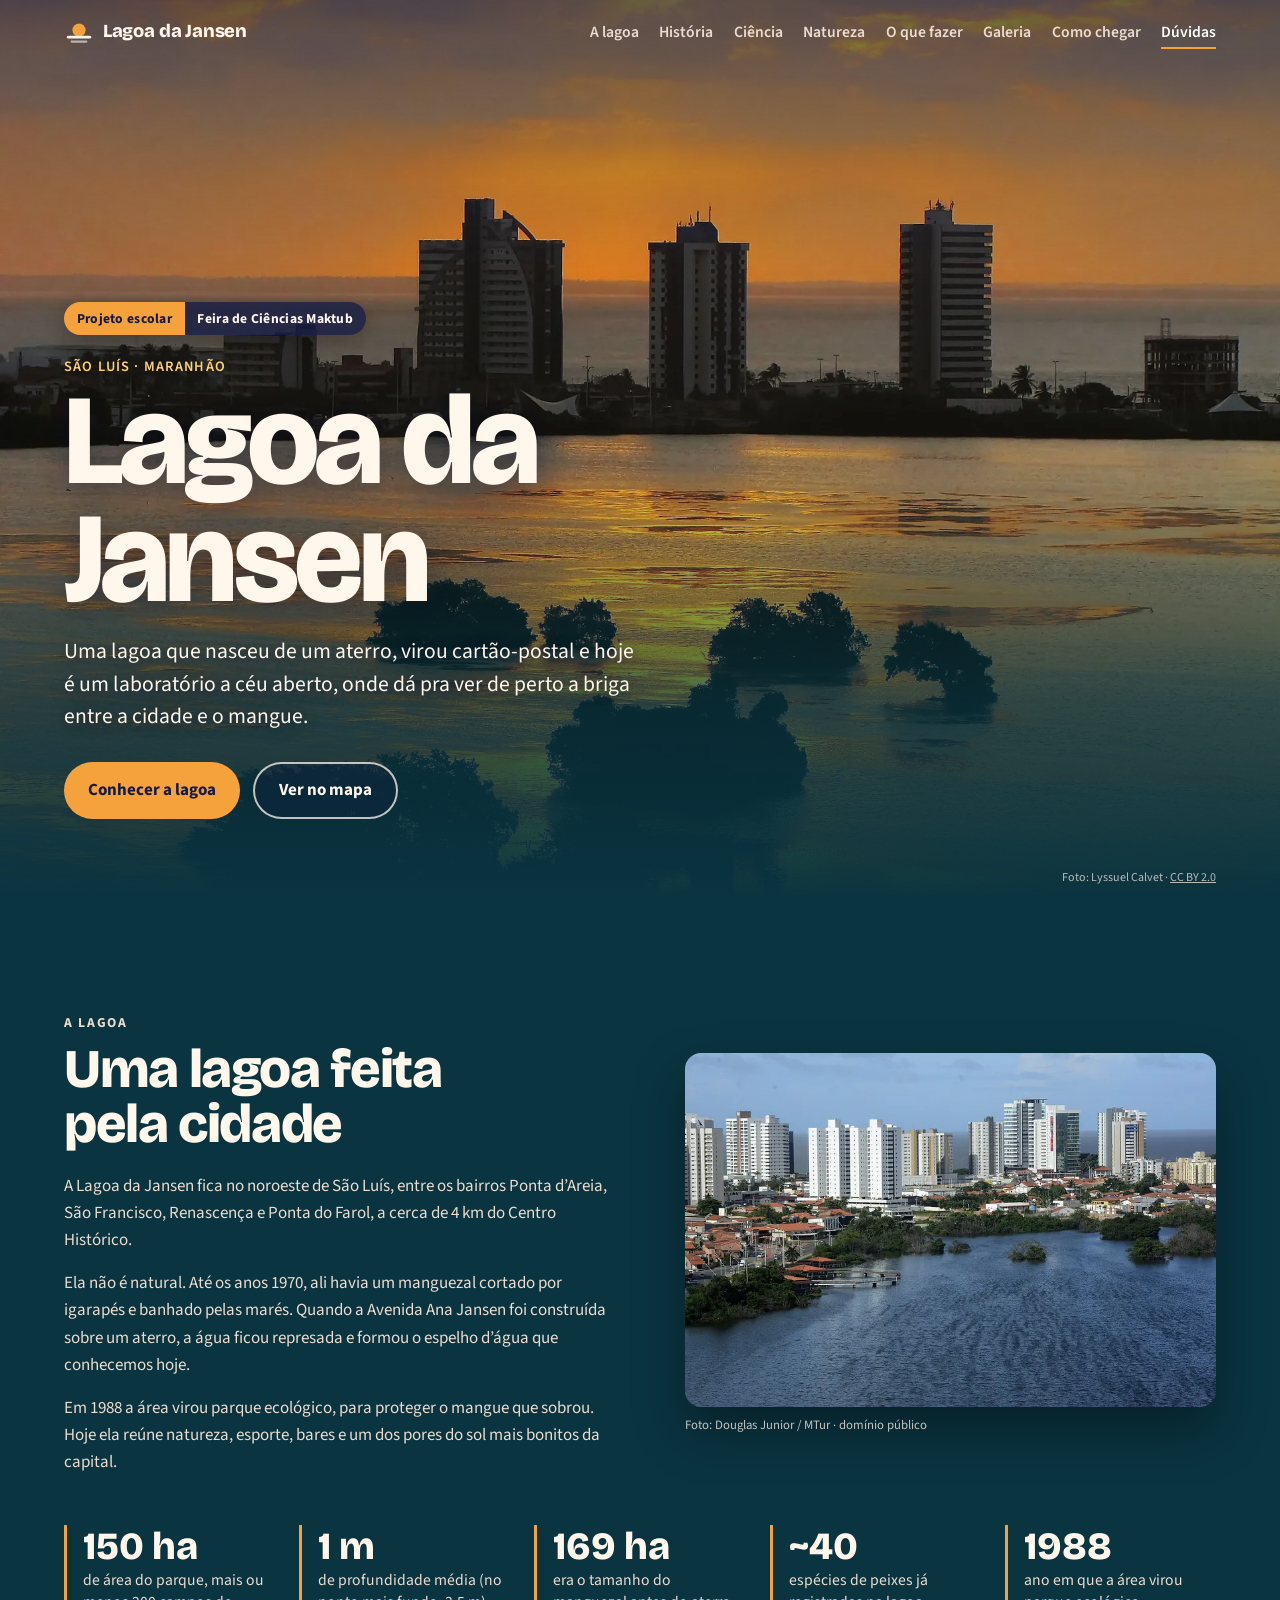
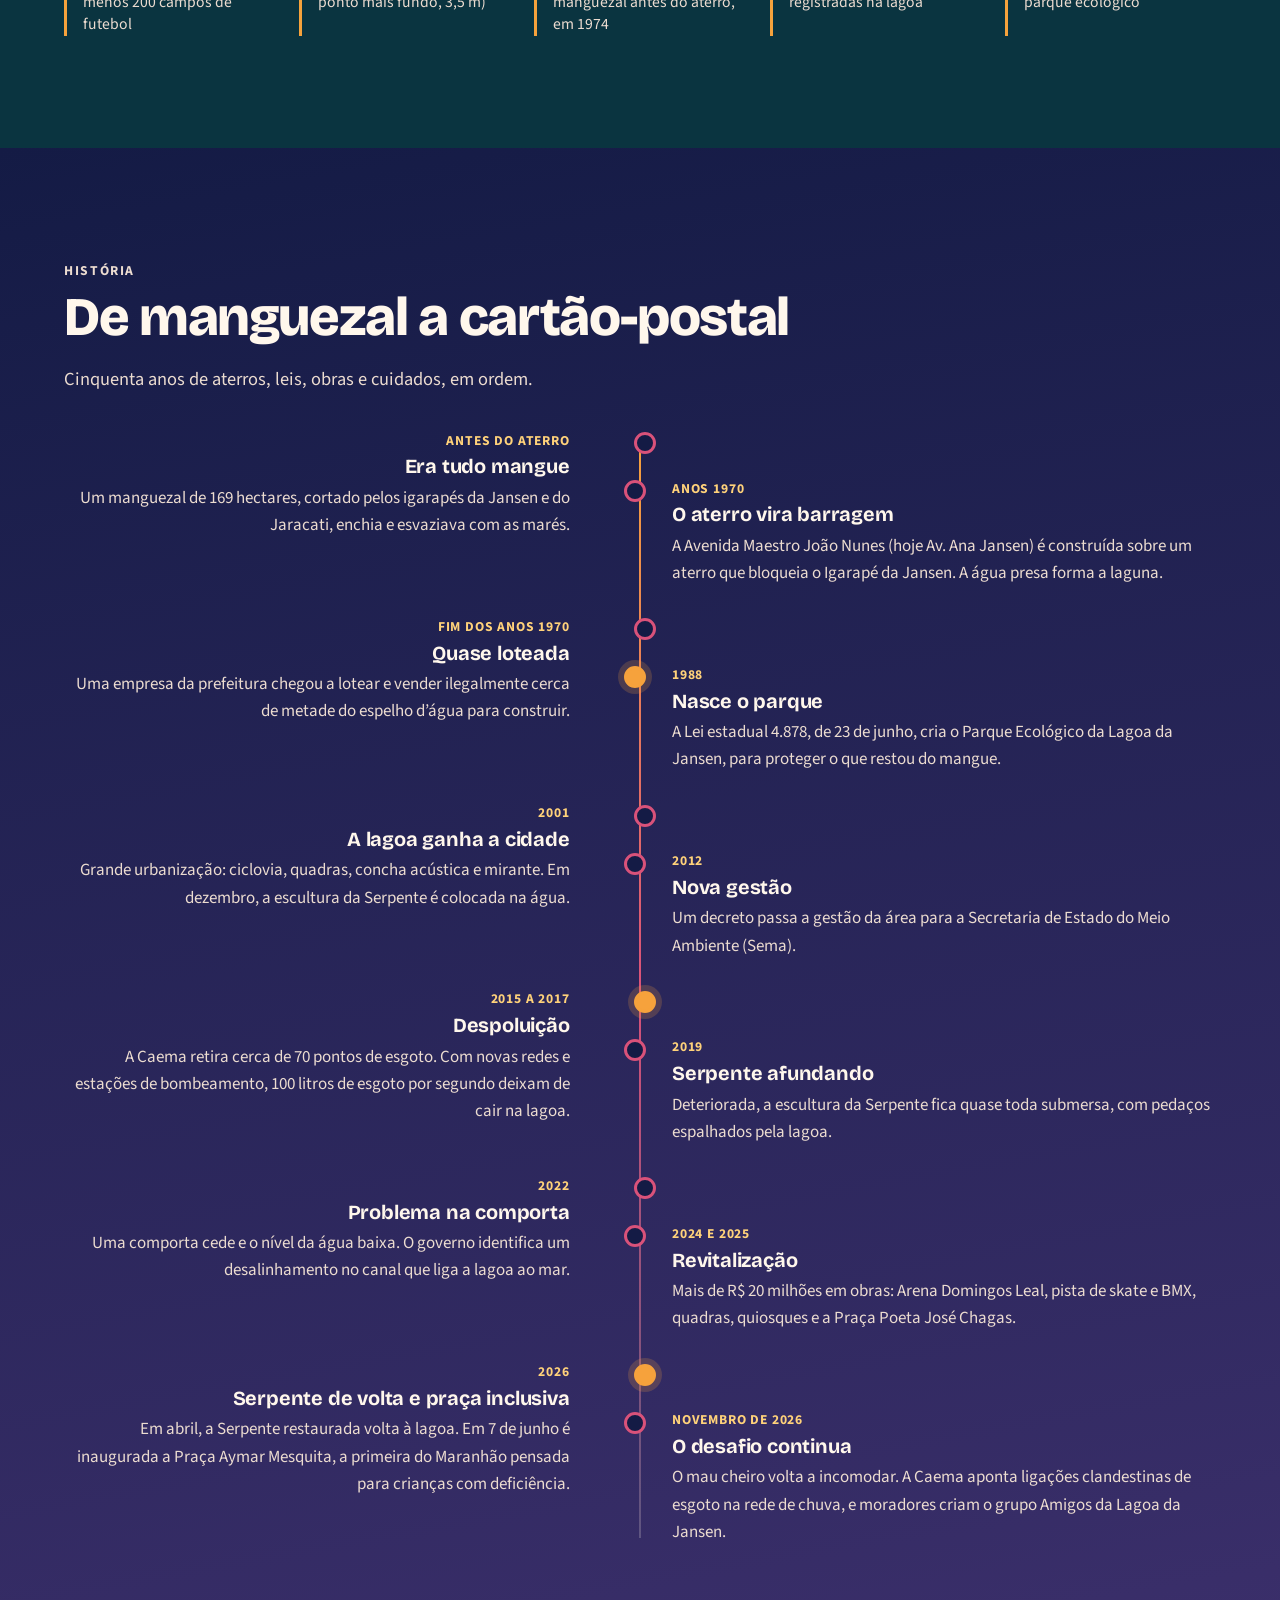
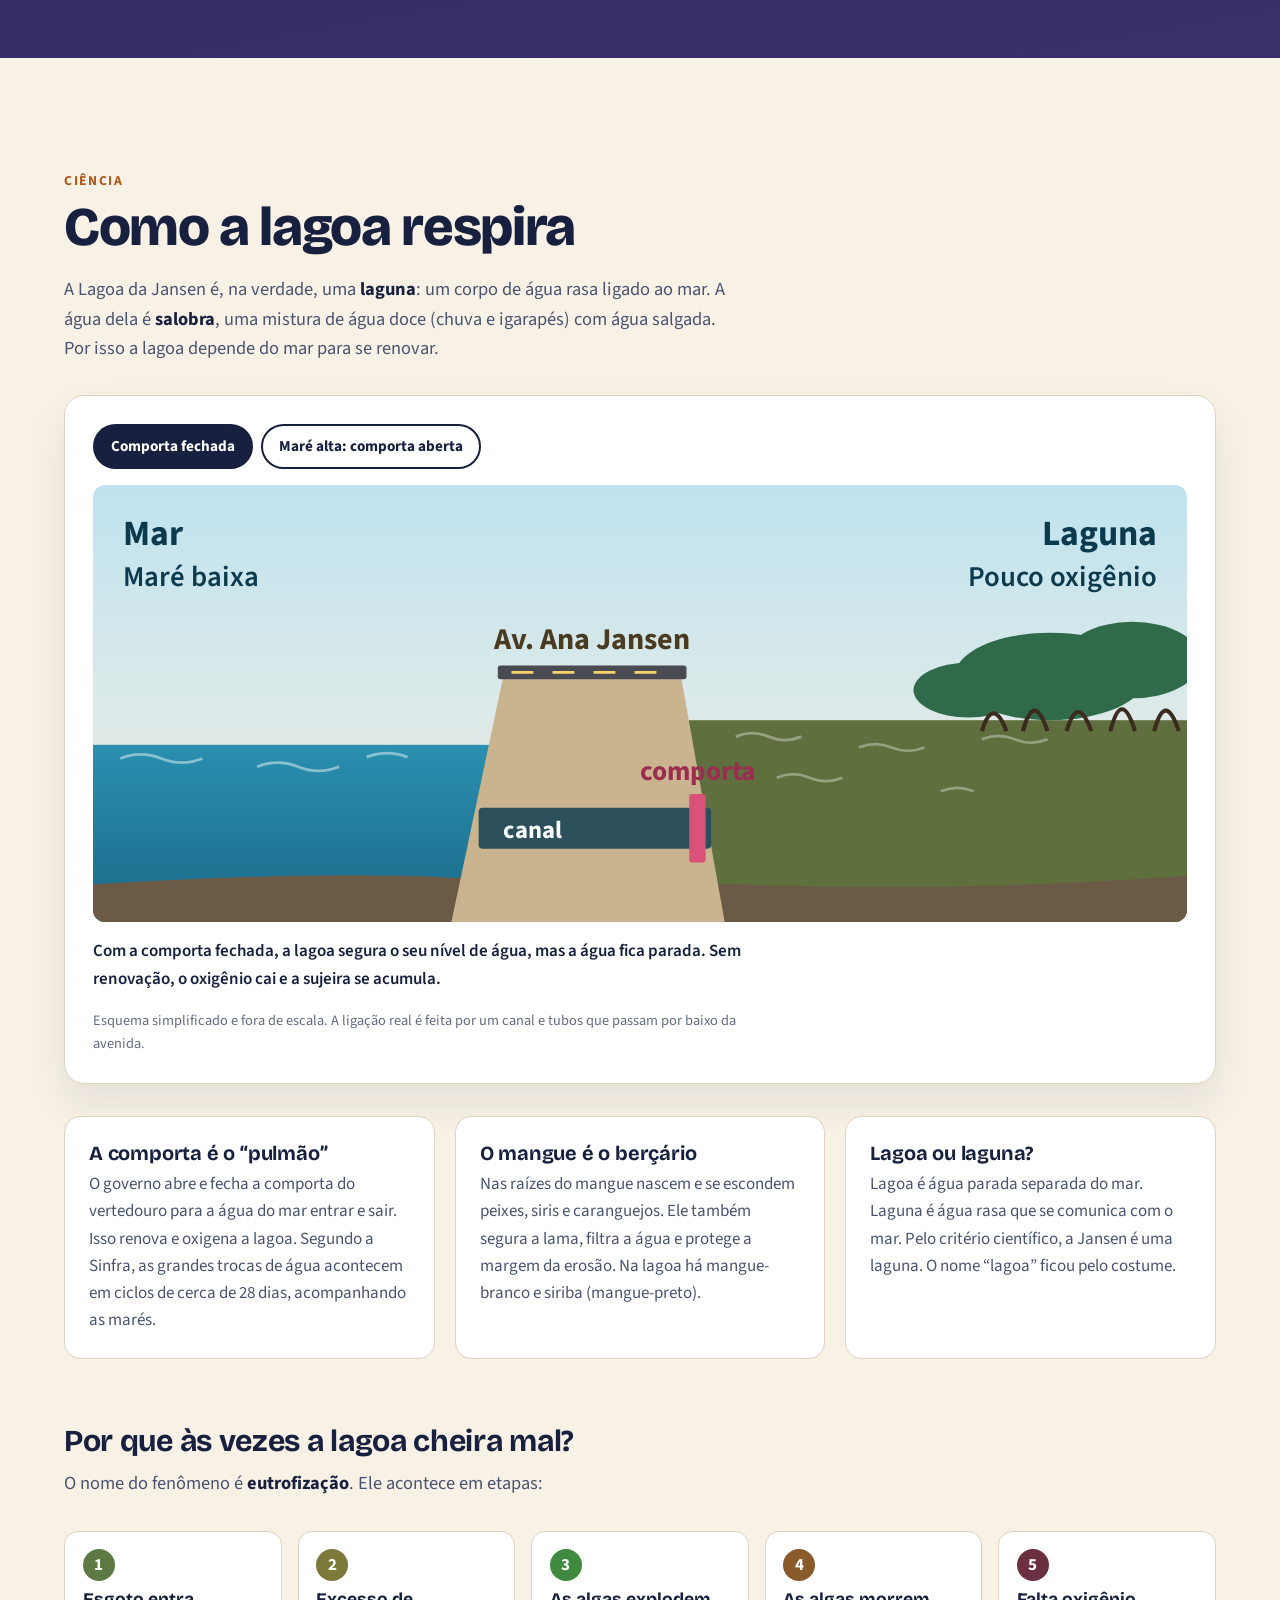
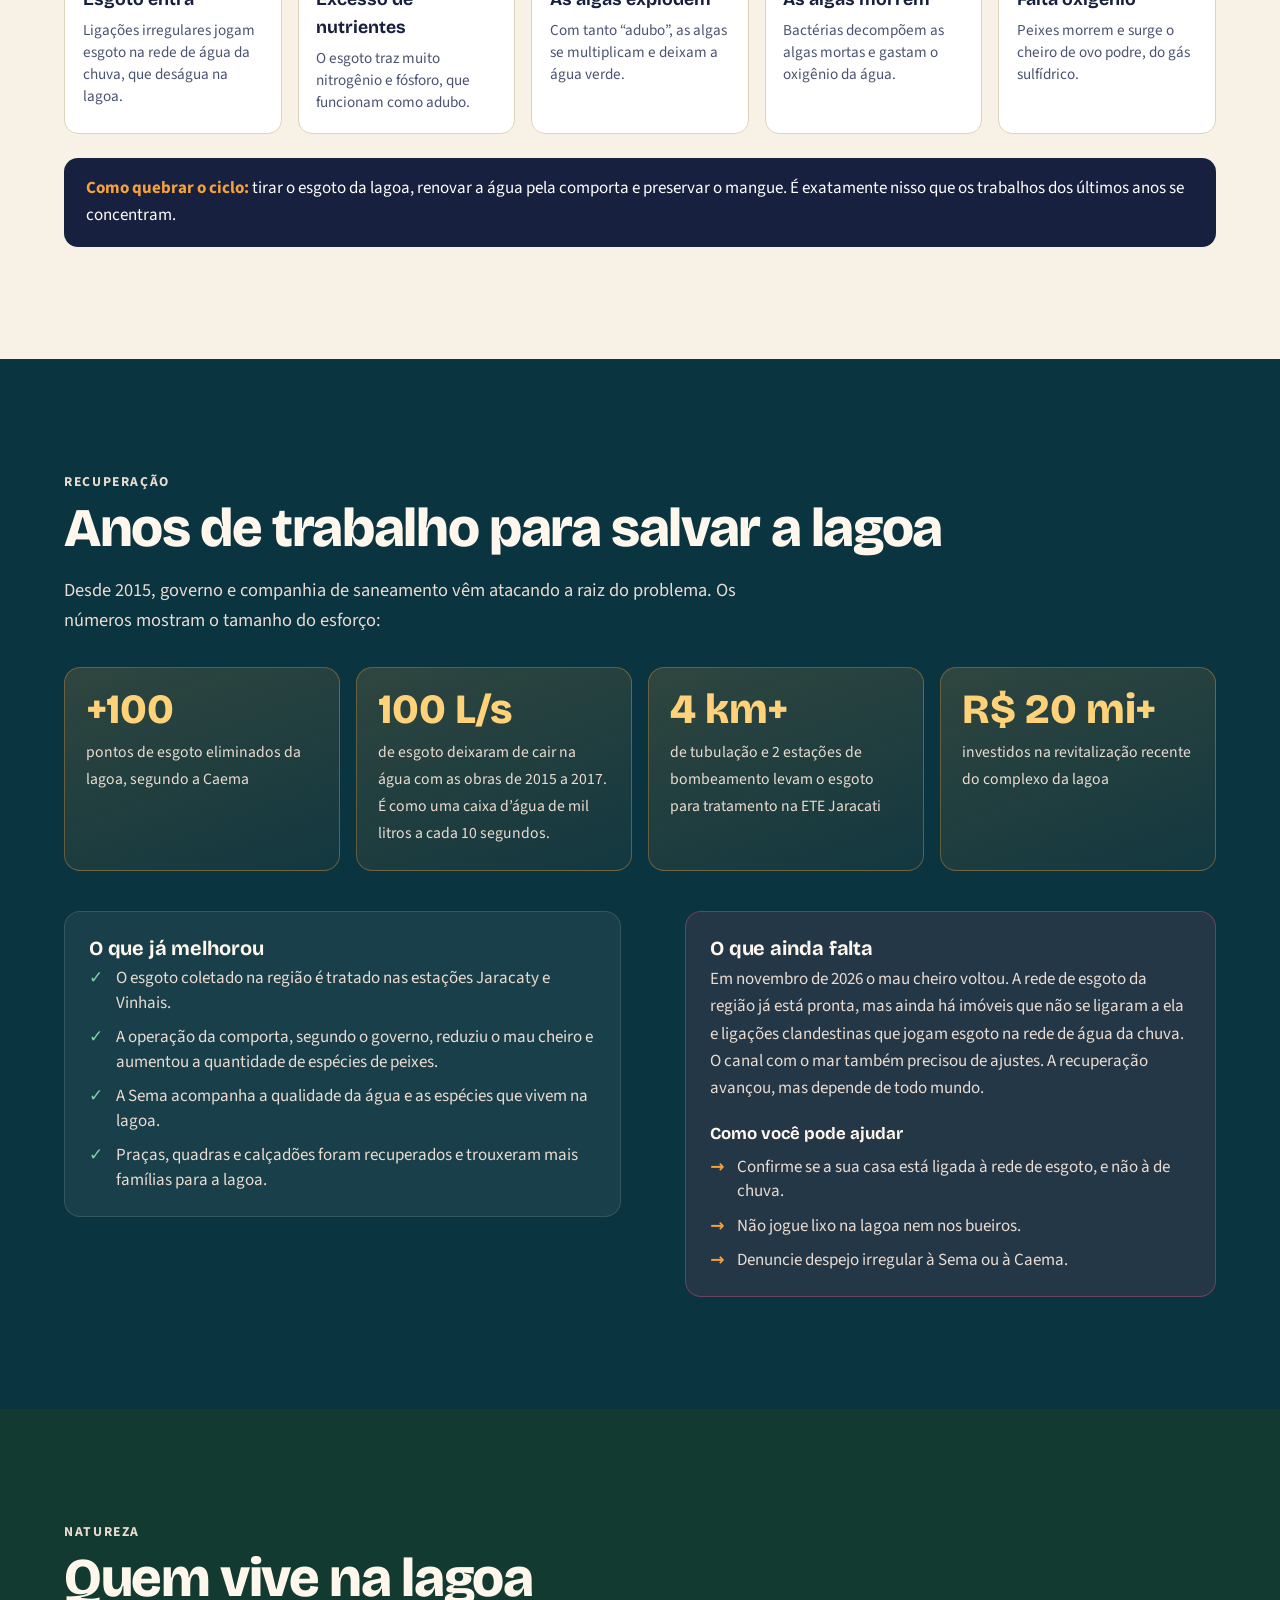
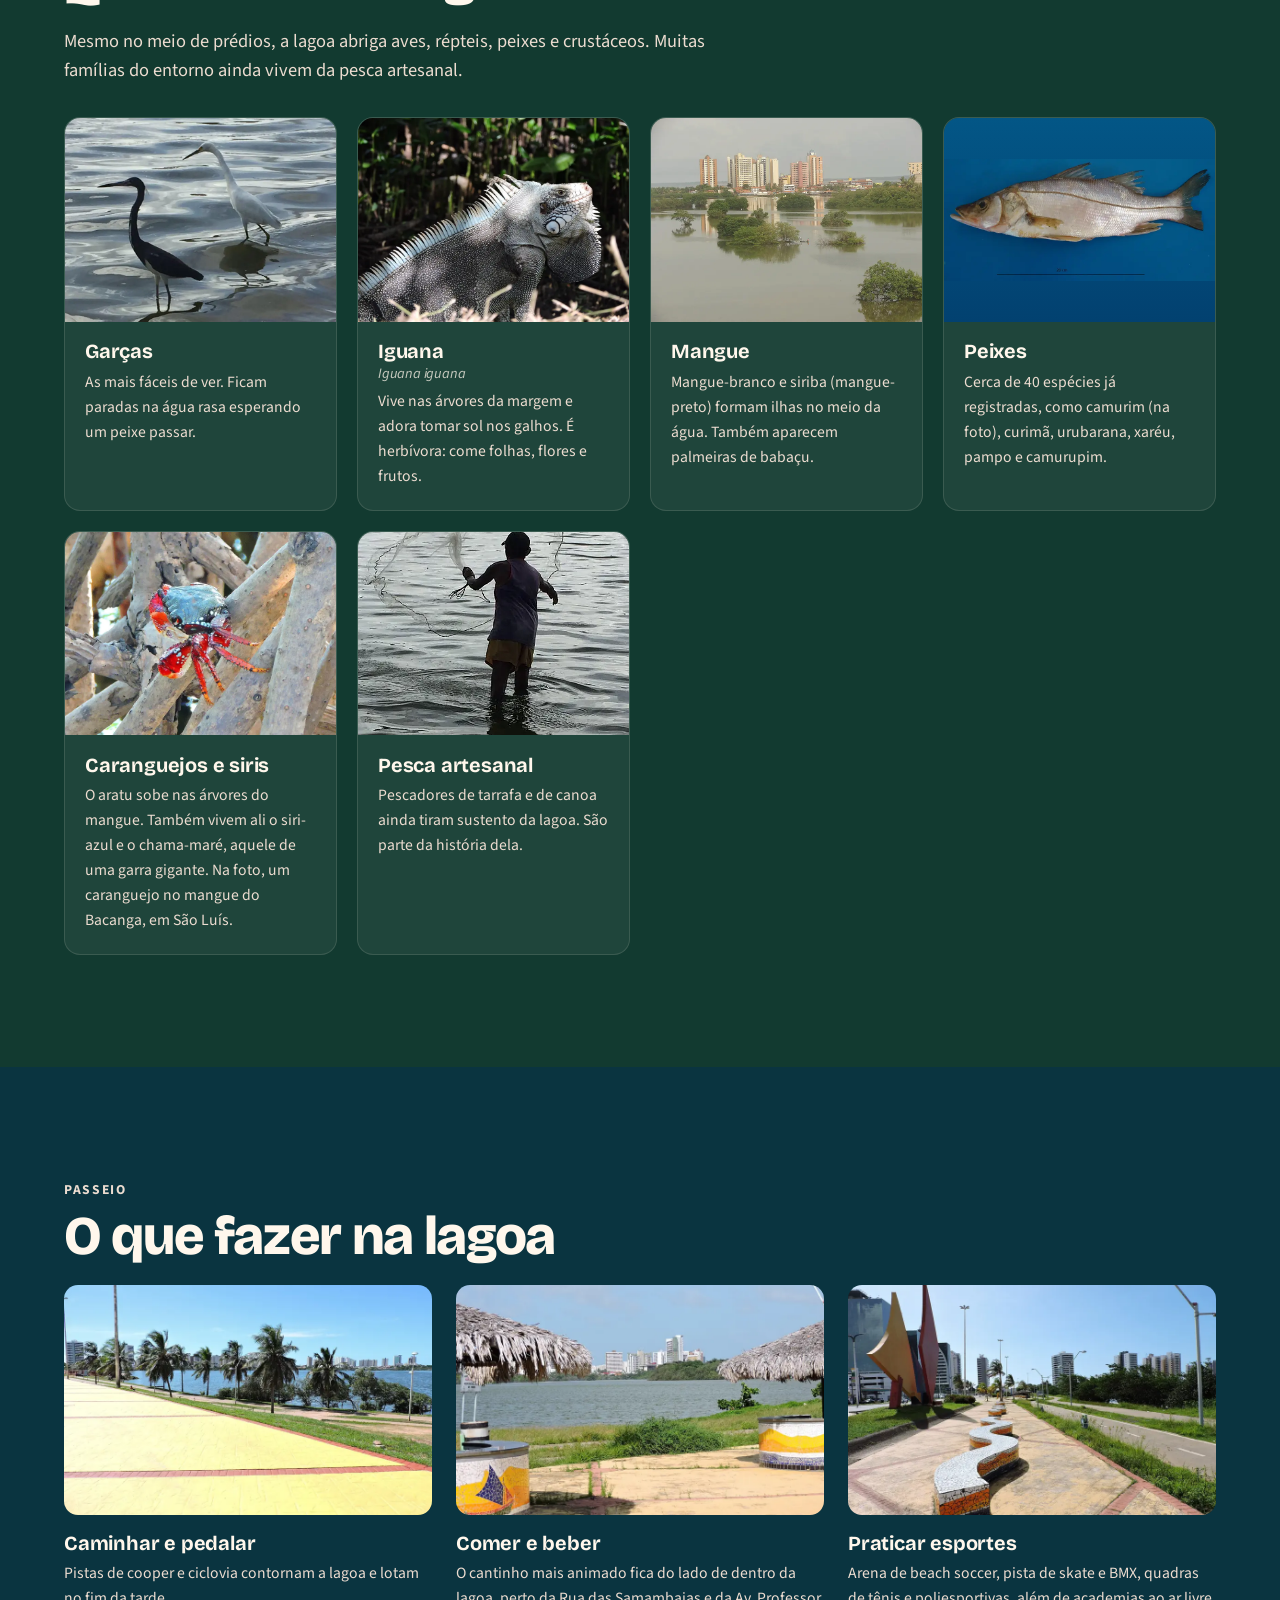
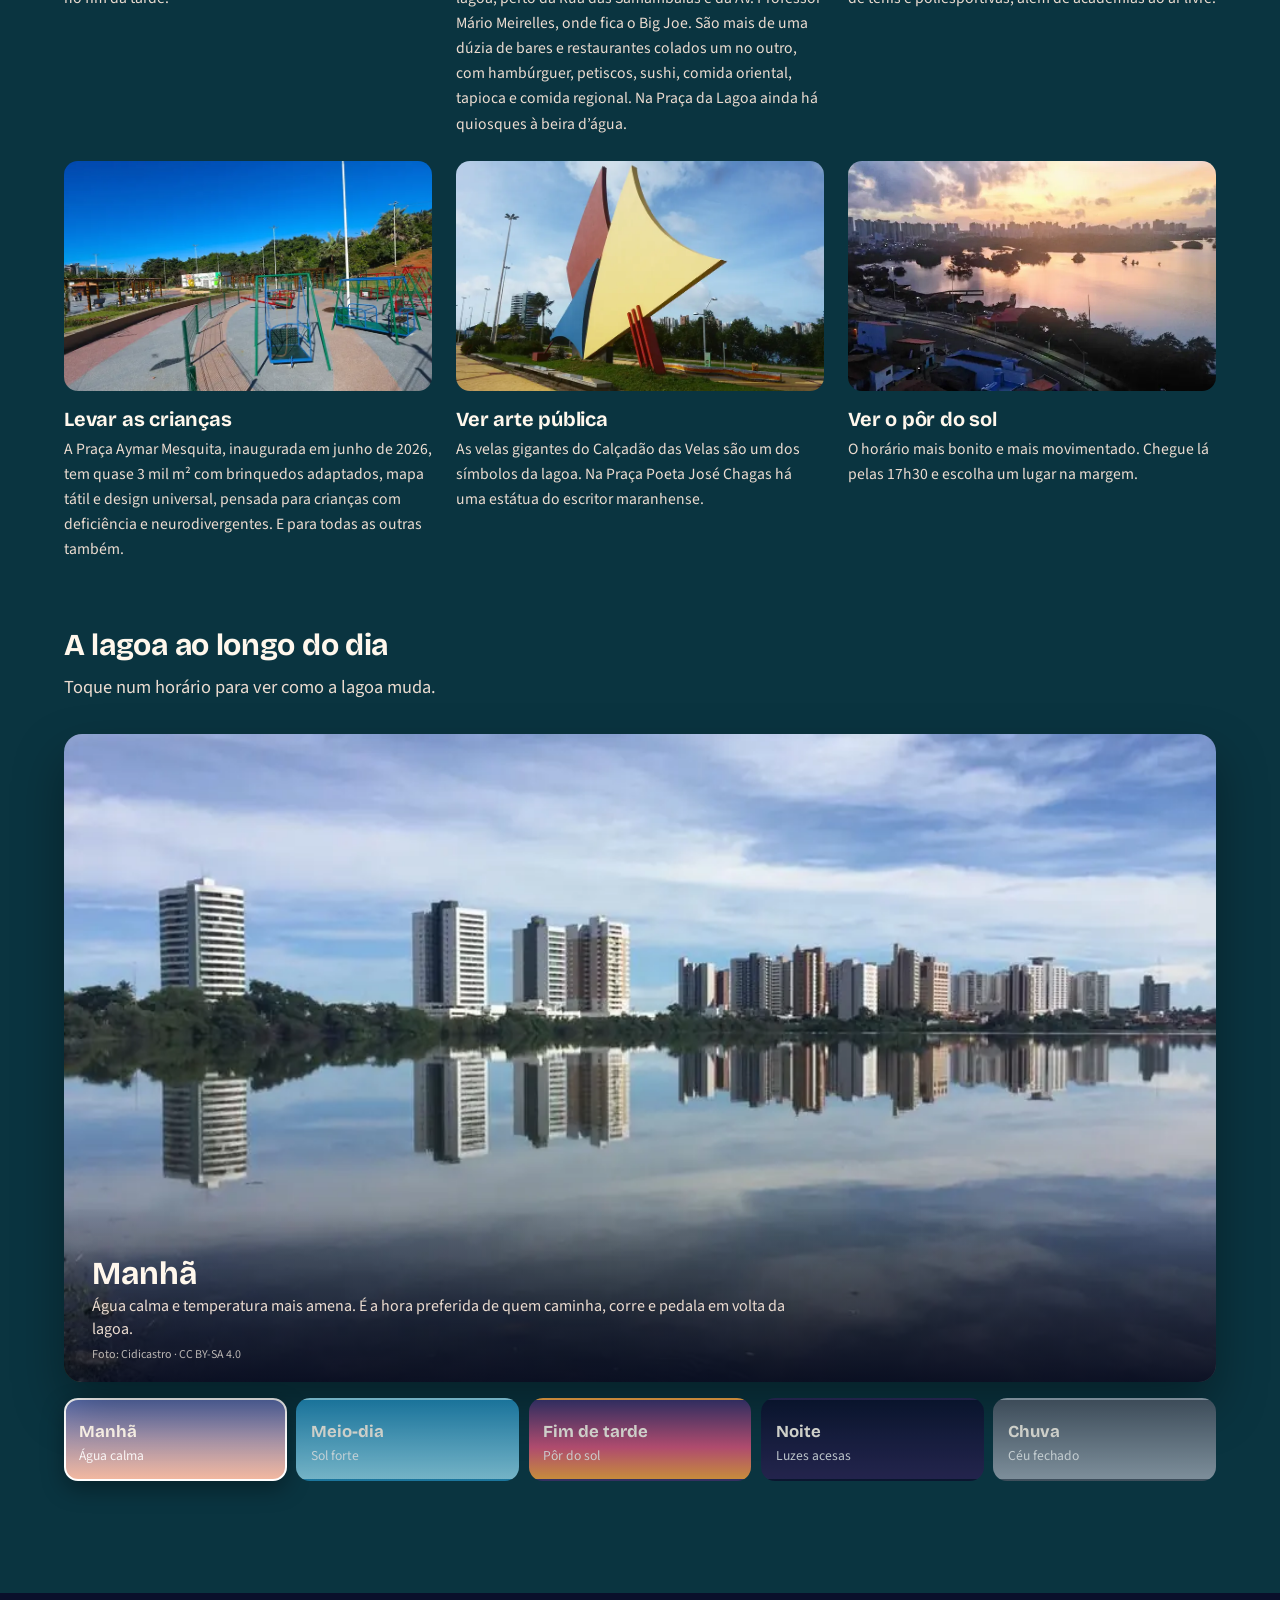
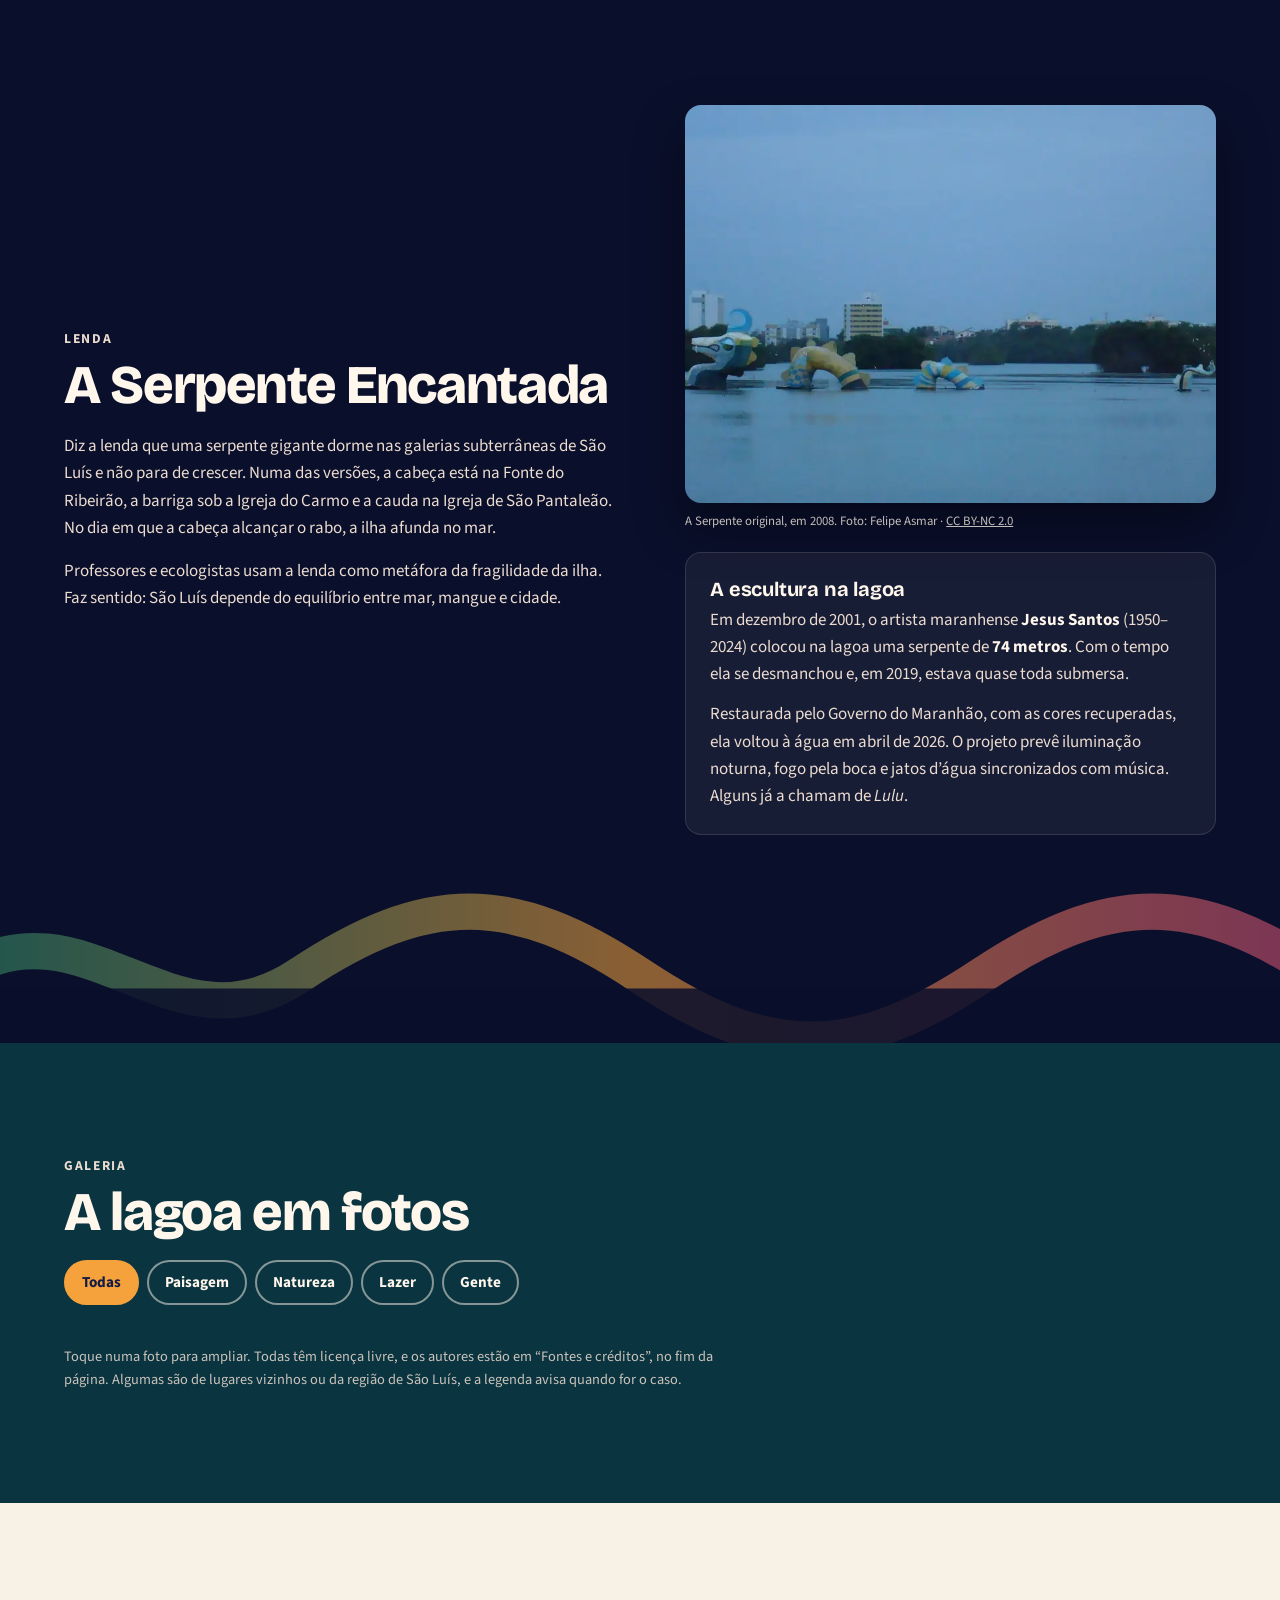
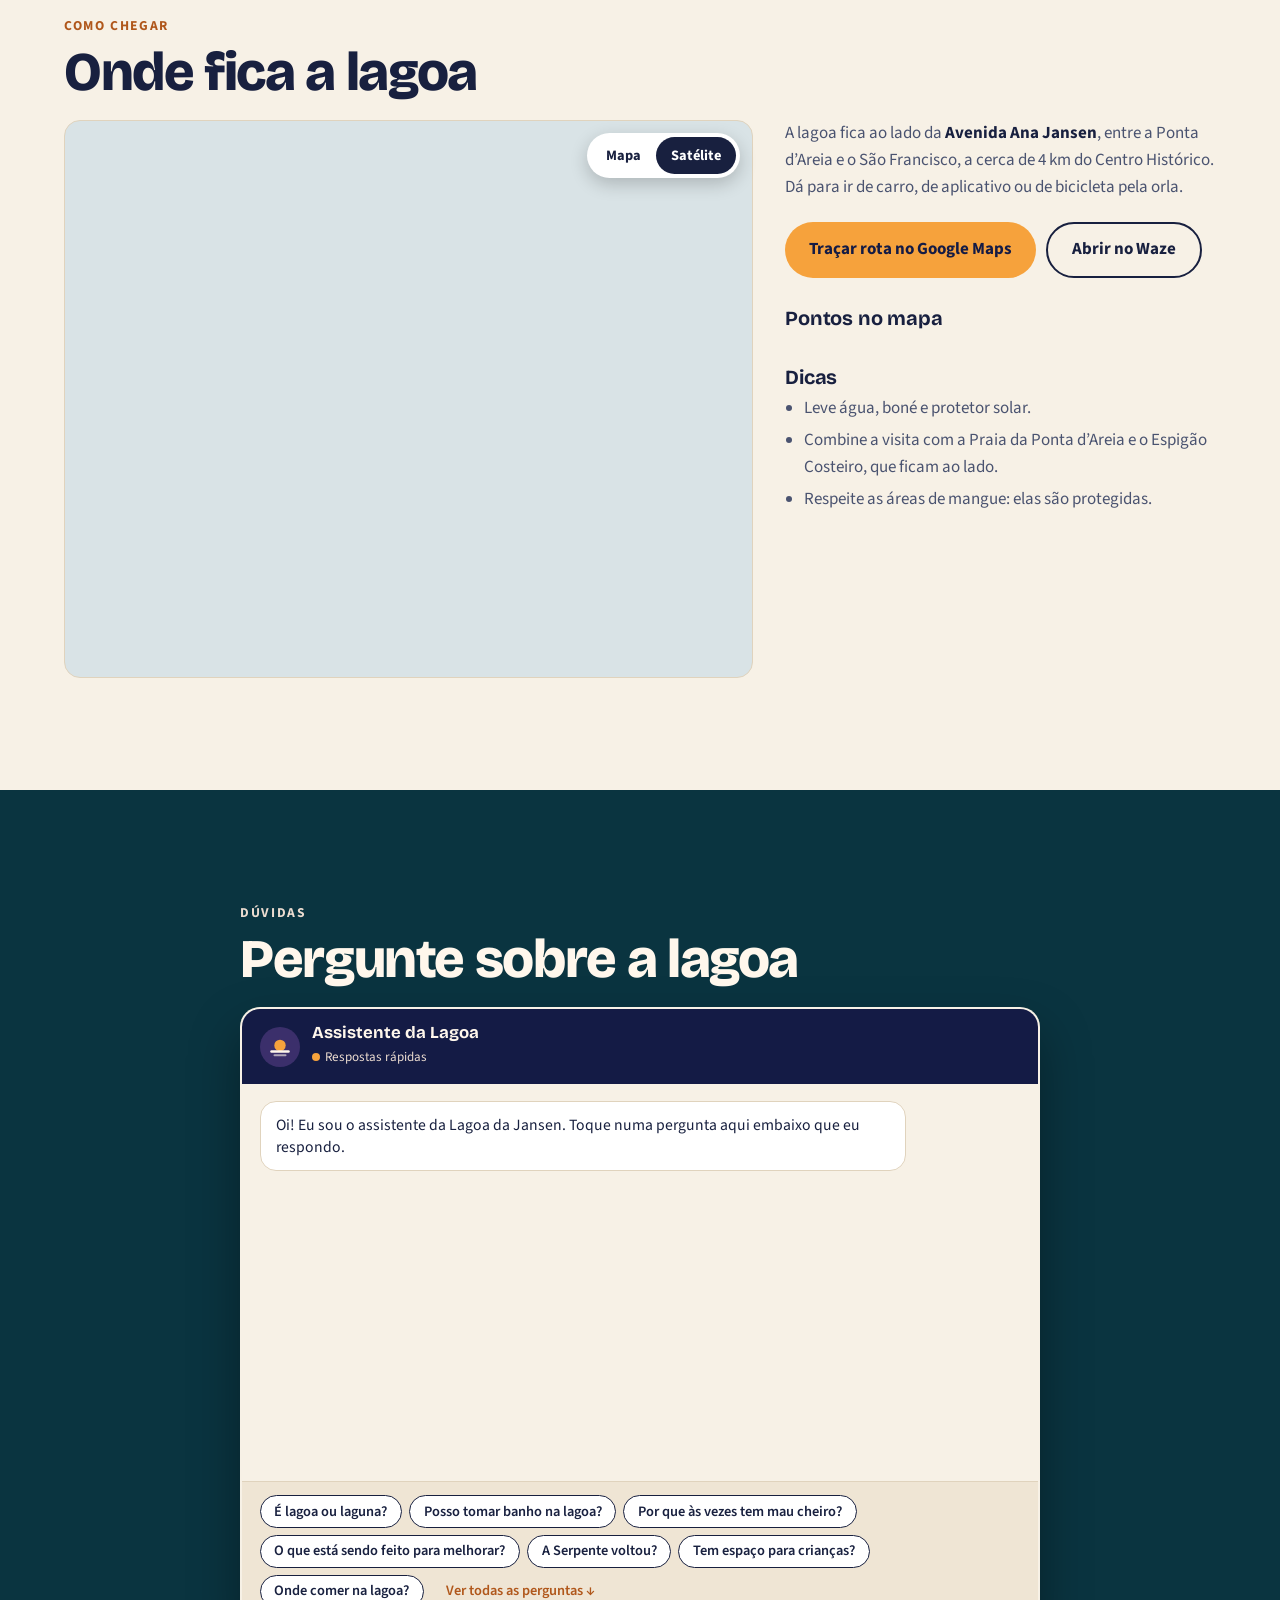
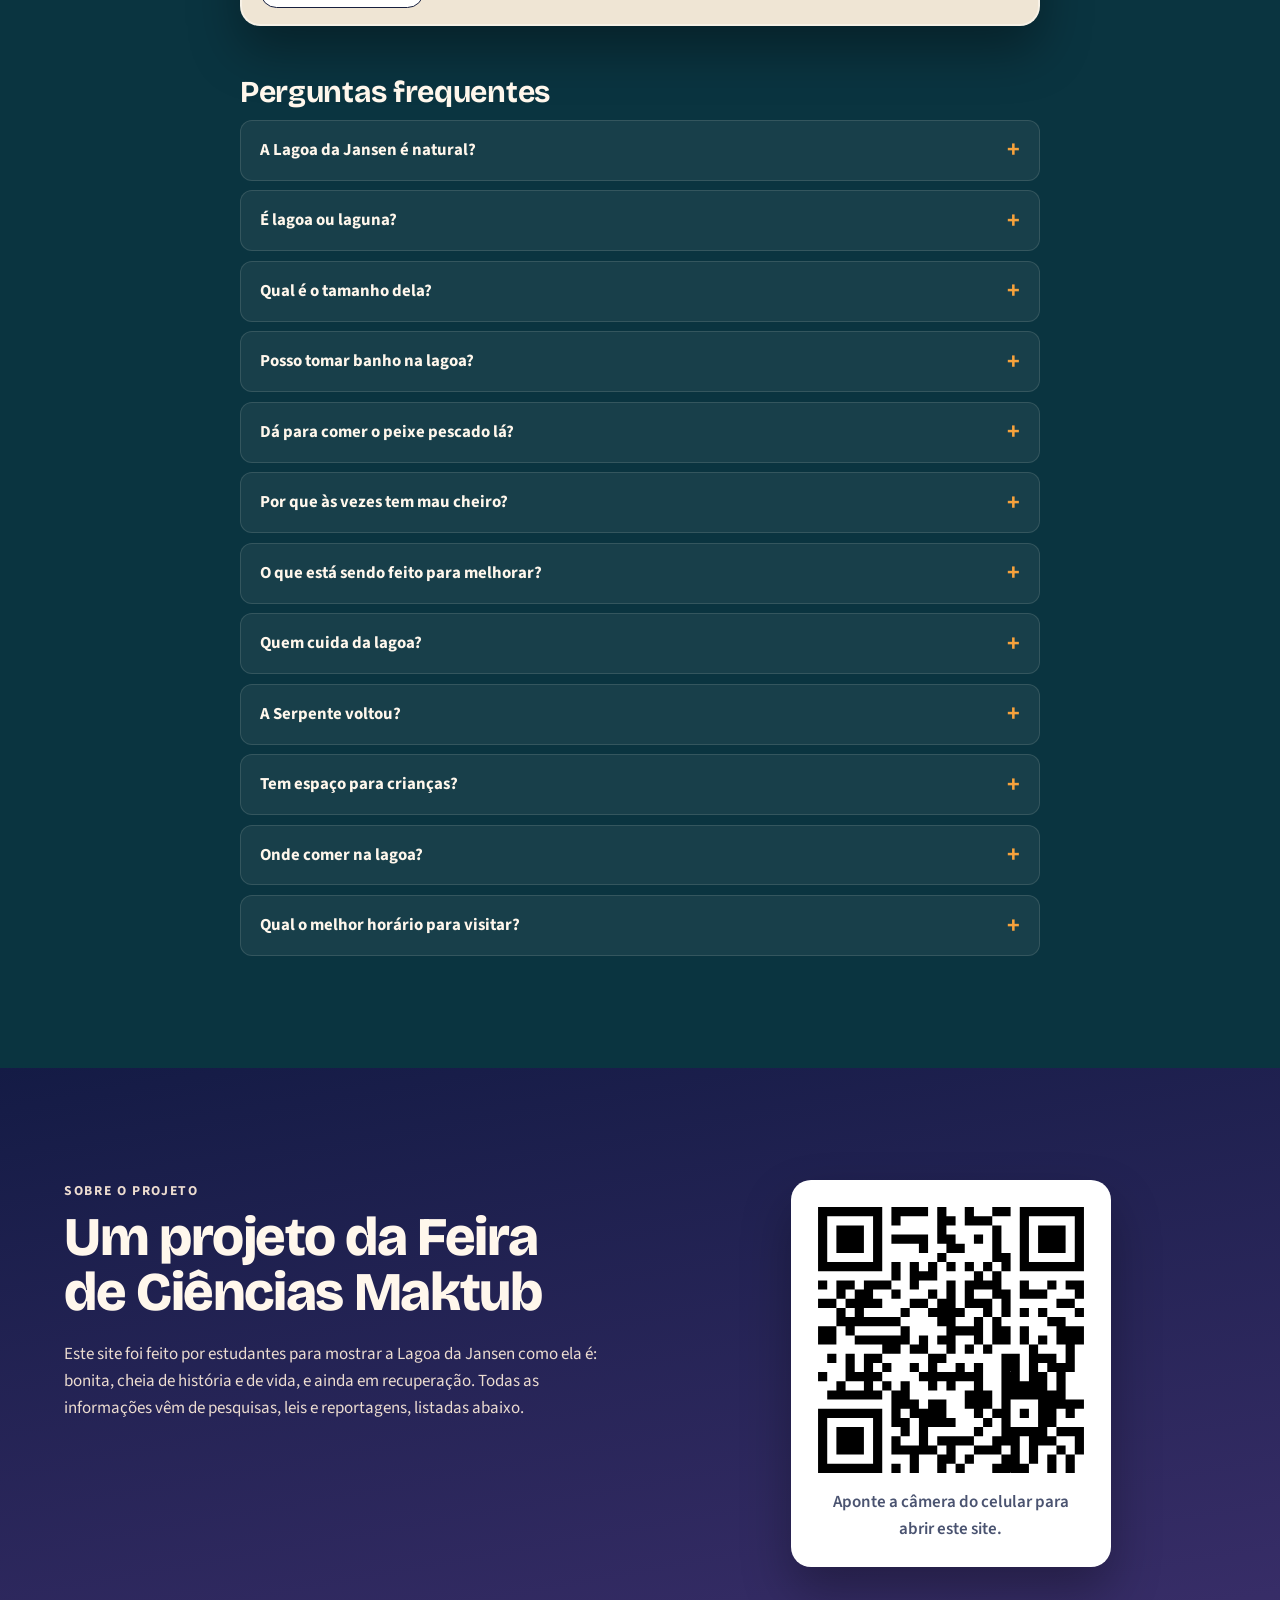
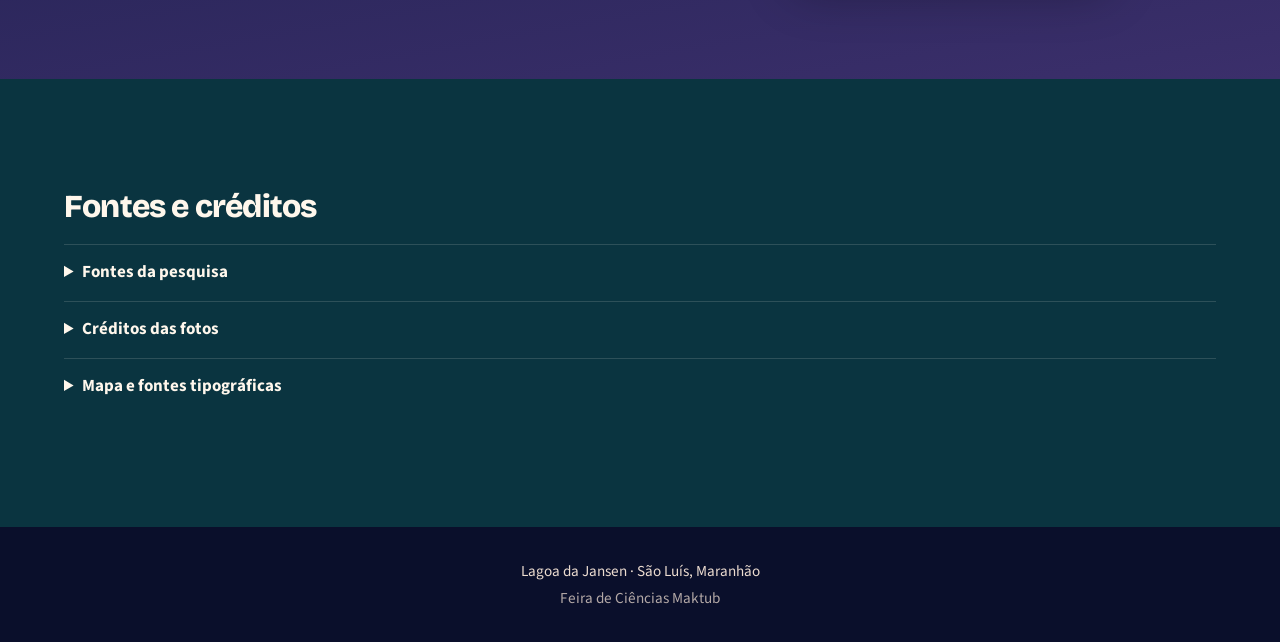
==== index.html @ 9e51a136 "Cria o site da Lagoa da Jansen Página única com história, linha do tempo, simulador da comporta, rec" ====
<!DOCTYPE html>
<html lang="pt-BR">
<head>
<meta charset="utf-8">
<meta name="viewport" content="width=device-width, initial-scale=1, viewport-fit=cover">
<title>Lagoa da Jansen · São Luís, Maranhão</title>
<meta name="description" content="Tudo sobre a Lagoa da Jansen, em São Luís (MA): história, ciência, natureza, o que fazer, mapa e como chegar. Projeto da Feira de Ciências Maktub.">
<meta name="theme-color" content="#141b45">
<meta property="og:type" content="website">
<meta property="og:locale" content="pt_BR">
<meta property="og:title" content="Lagoa da Jansen · São Luís, Maranhão">
<meta property="og:description" content="História, ciência, natureza e como chegar à Lagoa da Jansen. Projeto da Feira de Ciências Maktub.">
<meta property="og:url" content="https://winipassaia.github.io/lagoa-jasen/">
<meta property="og:image" content="https://winipassaia.github.io/lagoa-jasen/assets/img/og.jpg">
<meta property="og:image:width" content="1200">
<meta property="og:image:height" content="630">
<meta name="twitter:card" content="summary_large_image">
<link rel="canonical" href="https://winipassaia.github.io/lagoa-jasen/">
<link rel="icon" href="favicon.ico" sizes="any">
<link rel="icon" href="assets/img/icone.svg" type="image/svg+xml">
<link rel="apple-touch-icon" href="assets/img/apple-touch-icon.png">
<link rel="stylesheet" href="assets/fonts/fonts.css">
<link rel="stylesheet" href="assets/vendor/leaflet/leaflet.css">
<link rel="stylesheet" href="assets/css/style.css">
</head>
<body>
<a class="pular" href="#conteudo">Pular para o conteúdo</a>

<!-- ================= CABEÇALHO FIXO ================= -->
<header class="cabecalho" id="cabecalho">
  <a class="marca" href="#inicio" aria-label="Lagoa da Jansen, voltar ao início">
    <svg viewBox="0 0 32 32" aria-hidden="true"><circle cx="16" cy="14" r="7" fill="#f6a23c"/><rect x="3" y="20" width="26" height="3" rx="1.5" fill="#fff7ec"/><rect x="7" y="25" width="18" height="2.4" rx="1.2" fill="#fff7ec" opacity=".6"/></svg>
    <span>Lagoa da Jansen</span>
  </a>
  <button class="botao-menu" type="button" aria-expanded="false" aria-controls="menu">
    <span class="botao-menu-icone" aria-hidden="true"></span>Menu
  </button>
  <nav aria-label="Principal">
    <ul class="menu" id="menu">
      <li><a href="#sobre">A lagoa</a></li>
      <li><a href="#historia">História</a></li>
      <li><a href="#ciencia">Ciência</a></li>
      <li><a href="#natureza">Natureza</a></li>
      <li><a href="#passeio">O que fazer</a></li>
      <li><a href="#galeria">Galeria</a></li>
      <li><a href="#como-chegar">Como chegar</a></li>
      <li><a href="#duvidas">Dúvidas</a></li>
    </ul>
  </nav>
</header>

<!-- ================= CAPA ================= -->
<section class="capa" id="inicio" aria-labelledby="titulo-capa">
  <img class="capa-foto"
       src="assets/img/fotos/capa-por-do-sol-g.webp"
       srcset="assets/img/fotos/capa-por-do-sol-p.webp 800w, assets/img/fotos/capa-por-do-sol-g.webp 2000w"
       sizes="100vw" width="2000" height="1500" alt="" fetchpriority="high">
  <div class="capa-conteudo">
    <p class="selo"><span>Projeto escolar</span> <span data-config="feira">Feira de Ciências Maktub</span></p>
    <p class="local">São Luís · Maranhão</p>
    <h1 id="titulo-capa">Lagoa da Jansen</h1>
    <p class="lead">Uma lagoa que nasceu de um aterro, virou cartão-postal e hoje é um laboratório a céu aberto, onde dá pra ver de perto a briga entre a cidade e o mangue.</p>
    <div class="acoes">
      <a class="btn btn-principal" href="#sobre">Conhecer a lagoa</a>
      <a class="btn btn-sec" href="#como-chegar">Ver no mapa</a>
    </div>
  </div>
  <p class="credito-capa">Foto: Lyssuel Calvet · <a href="https://creativecommons.org/licenses/by/2.0/deed.pt-br">CC BY 2.0</a></p>
</section>

<main id="conteudo">

<!-- ================= SOBRE ================= -->
<section class="secao escura" id="sobre" aria-labelledby="t-sobre">
  <div class="miolo duas-colunas">
    <div>
      <p class="sobretitulo">A lagoa</p>
      <h2 id="t-sobre">Uma lagoa feita pela cidade</h2>
      <p>A Lagoa da Jansen fica no noroeste de São Luís, entre os bairros Ponta d’Areia, São Francisco, Renascença e Ponta do Farol, a cerca de 4 km do Centro Histórico.</p>
      <p>Ela não é natural. Até os anos 1970, ali havia um manguezal cortado por igarapés e banhado pelas marés. Quando a Avenida Ana Jansen foi construída sobre um aterro, a água ficou represada e formou o espelho d’água que conhecemos hoje.</p>
      <p>Em 1988 a área virou parque ecológico, para proteger o mangue que sobrou. Hoje ela reúne natureza, esporte, bares e um dos pores do sol mais bonitos da capital.</p>
    </div>
    <figure class="foto-moldura">
      <img src="assets/img/fotos/vista-geral-p.webp"
           srcset="assets/img/fotos/vista-geral-p.webp 800w, assets/img/fotos/vista-geral-g.webp 1600w"
           sizes="(min-width: 900px) 45vw, 100vw" width="1600" height="1067" loading="lazy"
           alt="Vista do alto da lagoa, com ilhas de mangue e prédios da Ponta d’Areia ao fundo">
      <figcaption>Foto: Douglas Junior / MTur · domínio público</figcaption>
    </figure>
  </div>
  <div class="miolo">
    <dl class="numeros">
      <div><dt>150 ha</dt><dd>de área do parque, mais ou menos 200 campos de futebol</dd></div>
      <div><dt>1 m</dt><dd>de profundidade média (no ponto mais fundo, 3,5 m)</dd></div>
      <div><dt>169 ha</dt><dd>era o tamanho do manguezal antes do aterro, em 1974</dd></div>
      <div><dt>~40</dt><dd>espécies de peixes já registradas na lagoa</dd></div>
      <div><dt>1988</dt><dd>ano em que a área virou parque ecológico</dd></div>
    </dl>
  </div>
</section>

<!-- ================= HISTÓRIA ================= -->
<section class="secao crepusculo" id="historia" aria-labelledby="t-historia">
  <div class="miolo">
    <p class="sobretitulo">História</p>
    <h2 id="t-historia">De manguezal a cartão-postal</h2>
    <p class="intro">Cinquenta anos de aterros, leis, obras e cuidados, em ordem.</p>
    <ol class="linha-tempo">
      <li><span class="ano">Antes do aterro</span><h3>Era tudo mangue</h3><p>Um manguezal de 169 hectares, cortado pelos igarapés da Jansen e do Jaracati, enchia e esvaziava com as marés.</p></li>
      <li><span class="ano">Anos 1970</span><h3>O aterro vira barragem</h3><p>A Avenida Maestro João Nunes (hoje Av. Ana Jansen) é construída sobre um aterro que bloqueia o Igarapé da Jansen. A água presa forma a laguna.</p></li>
      <li><span class="ano">Fim dos anos 1970</span><h3>Quase loteada</h3><p>Uma empresa da prefeitura chegou a lotear e vender ilegalmente cerca de metade do espelho d’água para construir.</p></li>
      <li class="marco"><span class="ano">1988</span><h3>Nasce o parque</h3><p>A Lei estadual 4.878, de 23 de junho, cria o Parque Ecológico da Lagoa da Jansen, para proteger o que restou do mangue.</p></li>
      <li><span class="ano">2001</span><h3>A lagoa ganha a cidade</h3><p>Grande urbanização: ciclovia, quadras, concha acústica e mirante. Em dezembro, a escultura da Serpente é colocada na água.</p></li>
      <li><span class="ano">2012</span><h3>Nova gestão</h3><p>Um decreto passa a gestão da área para a Secretaria de Estado do Meio Ambiente (Sema).</p></li>
      <li class="marco"><span class="ano">2015 a 2017</span><h3>Despoluição</h3><p>A Caema retira cerca de 70 pontos de esgoto. Com novas redes e estações de bombeamento, 100 litros de esgoto por segundo deixam de cair na lagoa.</p></li>
      <li><span class="ano">2019</span><h3>Serpente afundando</h3><p>Deteriorada, a escultura da Serpente fica quase toda submersa, com pedaços espalhados pela lagoa.</p></li>
      <li><span class="ano">2022</span><h3>Problema na comporta</h3><p>Uma comporta cede e o nível da água baixa. O governo identifica um desalinhamento no canal que liga a lagoa ao mar.</p></li>
      <li><span class="ano">2024 e 2025</span><h3>Revitalização</h3><p>Mais de R$ 20 milhões em obras: Arena Domingos Leal, pista de skate e BMX, quadras, quiosques e a Praça Poeta José Chagas.</p></li>
      <li class="marco"><span class="ano">2026</span><h3>Serpente de volta e praça inclusiva</h3><p>Em abril, a Serpente restaurada volta à lagoa. Em 7 de junho é inaugurada a Praça Aymar Mesquita, a primeira do Maranhão pensada para crianças com deficiência.</p></li>
      <li><span class="ano">Novembro de 2026</span><h3>O desafio continua</h3><p>O mau cheiro volta a incomodar. A Caema aponta ligações clandestinas de esgoto na rede de chuva, e moradores criam o grupo Amigos da Lagoa da Jansen.</p></li>
    </ol>
  </div>
</section>

<!-- ================= CIÊNCIA ================= -->
<section class="secao clara" id="ciencia" aria-labelledby="t-ciencia">
  <div class="miolo">
    <p class="sobretitulo">Ciência</p>
    <h2 id="t-ciencia">Como a lagoa respira</h2>
    <p class="intro">A Lagoa da Jansen é, na verdade, uma <strong>laguna</strong>: um corpo de água rasa ligado ao mar. A água dela é <strong>salobra</strong>, uma mistura de água doce (chuva e igarapés) com água salgada. Por isso a lagoa depende do mar para se renovar.</p>

    <div class="simulador" id="simulador">
      <div class="simulador-controles" role="group" aria-label="Estado da comporta">
        <button type="button" data-estado="fechada" aria-pressed="true">Comporta fechada</button>
        <button type="button" data-estado="aberta" aria-pressed="false">Maré alta: comporta aberta</button>
      </div>
      <svg class="simulador-svg" viewBox="0 0 800 320" role="img" aria-labelledby="sim-titulo sim-desc">
        <title id="sim-titulo">Esquema da ligação entre o mar e a lagoa</title>
        <desc id="sim-desc">À esquerda o mar, no meio o aterro da avenida com um canal e uma comporta, à direita a lagoa com mangue.</desc>
        <defs>
          <linearGradient id="g-ceu" x1="0" y1="0" x2="0" y2="1"><stop offset="0" stop-color="#bfe3ef"/><stop offset="1" stop-color="#f7efe2"/></linearGradient>
          <linearGradient id="g-mar" x1="0" y1="0" x2="0" y2="1"><stop offset="0" stop-color="#2a8fb0"/><stop offset="1" stop-color="#145a78"/></linearGradient>
          <marker id="seta" viewBox="0 0 10 10" refX="6" refY="5" markerWidth="5" markerHeight="5" orient="auto"><path d="M0 0 L10 5 L0 10 z" fill="#fff"/></marker>
        </defs>
        <rect width="800" height="320" fill="url(#g-ceu)"/>
        <!-- mar -->
        <g class="sim-mar">
          <rect x="0" y="190" width="290" height="180" fill="url(#g-mar)"/>
          <path d="M20 200 q15 -6 30 0 t30 0 M120 206 q15 -6 30 0 t30 0 M200 199 q15 -6 30 0" stroke="#fff" stroke-opacity=".45" stroke-width="2" fill="none"/>
        </g>
        <!-- lagoa -->
        <rect class="sim-lagoa" x="430" y="172" width="370" height="148"/>
        <path d="M470 184 q12 -5 24 0 t24 0 M560 192 q12 -5 24 0 t24 0 M650 186 q12 -5 24 0 t24 0 M500 214 q12 -5 24 0 t24 0 M620 224 q12 -5 24 0" stroke="#fff" stroke-opacity=".35" stroke-width="2" fill="none"/>
        <!-- fundo de lama -->
        <path d="M0 292 Q200 280 300 290 L430 290 Q600 300 800 286 L800 320 L0 320 Z" fill="#6b5a45"/>
        <!-- aterro / avenida -->
        <path d="M262 320 L300 140 L430 140 L462 320 Z" fill="#c9b48f"/>
        <rect x="296" y="132" width="138" height="10" rx="2" fill="#4a4a52"/>
        <path d="M306 137 h16 M336 137 h16 M366 137 h16 M396 137 h16" stroke="#f6d36b" stroke-width="2"/>
        <!-- canal sob a avenida -->
        <rect x="282" y="236" width="170" height="30" fill="#2c4f5c" rx="3"/>
        <path class="sim-fluxo" d="M290 251 H445" stroke="#fff" stroke-width="3" stroke-dasharray="10 12" marker-end="url(#seta)"/>
        <!-- comporta -->
        <rect class="sim-comporta" x="436" y="226" width="12" height="50" fill="#d9527a" rx="2"/>
        <!-- mangue -->
        <g class="sim-mangue" fill="#2f6b4a">
          <ellipse cx="700" cy="140" rx="70" ry="32"/><ellipse cx="760" cy="128" rx="50" ry="28"/><ellipse cx="640" cy="150" rx="40" ry="20"/>
          <path d="M650 180 q8 -26 18 0 M680 180 q8 -30 18 0 M712 180 q8 -28 18 0 M744 180 q8 -32 18 0 M776 180 q8 -30 18 0" stroke="#3b2a1d" stroke-width="3" fill="none"/>
        </g>
        <!-- bolhas de oxigênio -->
        <g class="sim-bolhas" fill="#fff">
          <circle cx="500" cy="270" r="4"/><circle cx="540" cy="250" r="3"/><circle cx="585" cy="275" r="5"/><circle cx="620" cy="245" r="3"/><circle cx="560" cy="290" r="3"/>
        </g>
        <!-- rótulos -->
        <g class="sim-rotulos" font-family="Source Sans 3, Segoe UI, sans-serif" font-size="26" font-weight="700">
          <text x="22" y="44" fill="#0b3a4f">Mar</text>
          <text x="22" y="74" fill="#0b3a4f" font-weight="600" font-size="21" class="sim-mare">Maré baixa</text>
          <text x="365" y="120" fill="#4a3a20" font-size="22" text-anchor="middle">Av. Ana Jansen</text>
          <text x="300" y="258" fill="#fff" font-size="18" font-weight="700">canal</text>
          <text x="442" y="216" fill="#9c2c50" font-size="20" text-anchor="middle">comporta</text>
          <text x="778" y="44" fill="#0b3a4f" text-anchor="end">Laguna</text>
          <text x="778" y="74" fill="#0b3a4f" font-weight="600" font-size="21" text-anchor="end" class="sim-estado-lagoa">Pouco oxigênio</text>
        </g>
      </svg>
      <p class="simulador-legenda" aria-live="polite" id="sim-legenda">Com a comporta fechada, a lagoa segura o seu nível de água, mas a água fica parada. Sem renovação, o oxigênio cai e a sujeira se acumula.</p>
      <p class="nota">Esquema simplificado e fora de escala. A ligação real é feita por um canal e tubos que passam por baixo da avenida.</p>
    </div>

    <div class="cartoes-ciencia">
      <article class="cartao">
        <h3>A comporta é o “pulmão”</h3>
        <p>O governo abre e fecha a comporta do vertedouro para a água do mar entrar e sair. Isso renova e oxigena a lagoa. Segundo a Sinfra, as grandes trocas de água acontecem em ciclos de cerca de 28 dias, acompanhando as marés.</p>
      </article>
      <article class="cartao">
        <h3>O mangue é o berçário</h3>
        <p>Nas raízes do mangue nascem e se escondem peixes, siris e caranguejos. Ele também segura a lama, filtra a água e protege a margem da erosão. Na lagoa há mangue-branco e siriba (mangue-preto).</p>
      </article>
      <article class="cartao">
        <h3>Lagoa ou laguna?</h3>
        <p>Lagoa é água parada separada do mar. Laguna é água rasa que se comunica com o mar. Pelo critério científico, a Jansen é uma laguna. O nome “lagoa” ficou pelo costume.</p>
      </article>
    </div>

    <h3 class="subtitulo" id="t-cheiro">Por que às vezes a lagoa cheira mal?</h3>
    <p class="intro">O nome do fenômeno é <strong>eutrofização</strong>. Ele acontece em etapas:</p>
    <ol class="cadeia" aria-labelledby="t-cheiro">
      <li><span class="cadeia-num">1</span><strong>Esgoto entra</strong><span>Ligações irregulares jogam esgoto na rede de água da chuva, que deságua na lagoa.</span></li>
      <li><span class="cadeia-num">2</span><strong>Excesso de nutrientes</strong><span>O esgoto traz muito nitrogênio e fósforo, que funcionam como adubo.</span></li>
      <li><span class="cadeia-num">3</span><strong>As algas explodem</strong><span>Com tanto “adubo”, as algas se multiplicam e deixam a água verde.</span></li>
      <li><span class="cadeia-num">4</span><strong>As algas morrem</strong><span>Bactérias decompõem as algas mortas e gastam o oxigênio da água.</span></li>
      <li><span class="cadeia-num">5</span><strong>Falta oxigênio</strong><span>Peixes morrem e surge o cheiro de ovo podre, do gás sulfídrico.</span></li>
    </ol>
    <p class="destaque-solucao"><strong>Como quebrar o ciclo:</strong> tirar o esgoto da lagoa, renovar a água pela comporta e preservar o mangue. É exatamente nisso que os trabalhos dos últimos anos se concentram.</p>
  </div>
</section>

<!-- ================= CUIDADOS / RECUPERAÇÃO ================= -->
<section class="secao escura" id="cuidados" aria-labelledby="t-cuidados">
  <div class="miolo">
    <p class="sobretitulo">Recuperação</p>
    <h2 id="t-cuidados">Anos de trabalho para salvar a lagoa</h2>
    <p class="intro">Desde 2015, governo e companhia de saneamento vêm atacando a raiz do problema. Os números mostram o tamanho do esforço:</p>
    <div class="progresso">
      <div class="indicador"><strong>+100</strong><span>pontos de esgoto eliminados da lagoa, segundo a Caema</span></div>
      <div class="indicador"><strong>100 L/s</strong><span>de esgoto deixaram de cair na água com as obras de 2015 a 2017. É como uma caixa d’água de mil litros a cada 10 segundos.</span></div>
      <div class="indicador"><strong>4 km+</strong><span>de tubulação e 2 estações de bombeamento levam o esgoto para tratamento na ETE Jaracati</span></div>
      <div class="indicador"><strong>R$ 20 mi+</strong><span>investidos na revitalização recente do complexo da lagoa</span></div>
    </div>
    <div class="duas-colunas alinhar-topo">
      <div class="cartao cartao-escuro">
        <h3>O que já melhorou</h3>
        <ul class="lista-check">
          <li>O esgoto coletado na região é tratado nas estações Jaracaty e Vinhais.</li>
          <li>A operação da comporta, segundo o governo, reduziu o mau cheiro e aumentou a quantidade de espécies de peixes.</li>
          <li>A Sema acompanha a qualidade da água e as espécies que vivem na lagoa.</li>
          <li>Praças, quadras e calçadões foram recuperados e trouxeram mais famílias para a lagoa.</li>
        </ul>
      </div>
      <div class="cartao cartao-alerta">
        <h3>O que ainda falta</h3>
        <p>Em novembro de 2026 o mau cheiro voltou. A rede de esgoto da região já está pronta, mas ainda há imóveis que não se ligaram a ela e ligações clandestinas que jogam esgoto na rede de água da chuva. O canal com o mar também precisou de ajustes. A recuperação avançou, mas depende de todo mundo.</p>
        <h4>Como você pode ajudar</h4>
        <ul class="lista-ajuda">
          <li>Confirme se a sua casa está ligada à rede de esgoto, e não à de chuva.</li>
          <li>Não jogue lixo na lagoa nem nos bueiros.</li>
          <li>Denuncie despejo irregular à Sema ou à Caema.</li>
        </ul>
      </div>
    </div>
  </div>
</section>

<!-- ================= NATUREZA ================= -->
<section class="secao mangue" id="natureza" aria-labelledby="t-natureza">
  <div class="miolo">
    <p class="sobretitulo">Natureza</p>
    <h2 id="t-natureza">Quem vive na lagoa</h2>
    <p class="intro">Mesmo no meio de prédios, a lagoa abriga aves, répteis, peixes e crustáceos. Muitas famílias do entorno ainda vivem da pesca artesanal.</p>
    <div class="grade-especies">
      <article class="especie">
        <img src="assets/img/fotos/garcas-p.webp" width="800" height="788" loading="lazy" alt="Duas garças, uma escura e uma branca, pescando na água rasa">
        <div><h3>Garças</h3><p>As mais fáceis de ver. Ficam paradas na água rasa esperando um peixe passar.</p></div>
      </article>
      <article class="especie">
        <img src="assets/img/fotos/iguana-p.webp" width="800" height="600" loading="lazy" alt="Iguana verde-acinzentada entre a vegetação do mangue">
        <div><h3>Iguana <em class="cientifico">Iguana iguana</em></h3><p>Vive nas árvores da margem e adora tomar sol nos galhos. É herbívora: come folhas, flores e frutos.</p></div>
      </article>
      <article class="especie">
        <img src="assets/img/fotos/ilhas-de-mangue-p.webp" width="800" height="600" loading="lazy" alt="Ilhas de vegetação de mangue no meio da água, com prédios ao fundo">
        <div><h3>Mangue</h3><p>Mangue-branco e siriba (mangue-preto) formam ilhas no meio da água. Também aparecem palmeiras de babaçu.</p></div>
      </article>
      <article class="especie">
        <img class="foto-peixe" src="assets/img/fotos/camurim-p.webp" width="800" height="360" loading="lazy" alt="Camurim, peixe prateado com uma linha escura ao longo do corpo, sobre fundo azul">
        <div><h3>Peixes</h3><p>Cerca de 40 espécies já registradas, como camurim (na foto), curimã, urubarana, xaréu, pampo e camurupim.</p></div>
      </article>
      <article class="especie">
        <img src="assets/img/fotos/caranguejo-mangue-p.webp" width="800" height="538" loading="lazy" alt="Caranguejo vermelho e azul agarrado às raízes do mangue">
        <div><h3>Caranguejos e siris</h3><p>O aratu sobe nas árvores do mangue. Também vivem ali o siri-azul e o chama-maré, aquele de uma garra gigante. Na foto, um caranguejo no mangue do Bacanga, em São Luís.</p></div>
      </article>
      <article class="especie">
        <img src="assets/img/fotos/tarrafeiro-p.webp" width="500" height="612" loading="lazy" alt="Pescador com água pela cintura lançando uma tarrafa">
        <div><h3>Pesca artesanal</h3><p>Pescadores de tarrafa e de canoa ainda tiram sustento da lagoa. São parte da história dela.</p></div>
      </article>
    </div>
  </div>
</section>

<!-- ================= O QUE FAZER ================= -->
<section class="secao escura" id="passeio" aria-labelledby="t-passeio">
  <div class="miolo">
    <p class="sobretitulo">Passeio</p>
    <h2 id="t-passeio">O que fazer na lagoa</h2>
    <div class="grade-atracoes">
      <article class="atracao">
        <img src="assets/img/fotos/calcadao-coqueiros-p.webp" width="800" height="600" loading="lazy" alt="Calçadão largo com coqueiros e a lagoa ao lado">
        <h3>Caminhar e pedalar</h3>
        <p>Pistas de cooper e ciclovia contornam a lagoa e lotam no fim da tarde.</p>
      </article>
      <article class="atracao">
        <img src="assets/img/fotos/quiosques-p.webp" width="800" height="600" loading="lazy" alt="Quiosques com cobertura de palha à beira da lagoa">
        <h3>Comer e beber</h3>
        <p>O cantinho mais animado fica do lado de dentro da lagoa, perto da Rua das Samambaias e da Av. Professor Mário Meirelles, onde fica o Big Joe. São mais de uma dúzia de bares e restaurantes colados um no outro, com hambúrguer, petiscos, sushi, comida oriental, tapioca e comida regional. Na Praça da Lagoa ainda há quiosques à beira d’água.</p>
      </article>
      <article class="atracao">
        <img src="assets/img/fotos/calcadao-mosaico-p.webp" width="800" height="600" loading="lazy" alt="Calçadão com banco sinuoso de mosaico e as velas coloridas ao fundo">
        <h3>Praticar esportes</h3>
        <p>Arena de beach soccer, pista de skate e BMX, quadras de tênis e poliesportivas, além de academias ao ar livre.</p>
      </article>
      <article class="atracao atracao-destaque">
        <img src="assets/img/fotos/praca-aymar-mesquita-p.webp" width="800" height="491" loading="lazy" alt="Praça Aymar Mesquita: parquinho com balanços adaptados para cadeira de rodas e piso colorido">

        <h3>Levar as crianças</h3>
        <p>A Praça Aymar Mesquita, inaugurada em junho de 2026, tem quase 3 mil m² com brinquedos adaptados, mapa tátil e design universal, pensada para crianças com deficiência e neurodivergentes. E para todas as outras também.</p>
      </article>
      <article class="atracao">
        <img src="assets/img/fotos/monumento-velas-p.webp" width="800" height="533" loading="lazy" alt="Escultura gigante em forma de velas de barco coloridas, vermelha, azul e amarela">
        <h3>Ver arte pública</h3>
        <p>As velas gigantes do Calçadão das Velas são um dos símbolos da lagoa. Na Praça Poeta José Chagas há uma estátua do escritor maranhense.</p>
      </article>
      <article class="atracao">
        <img src="assets/img/fotos/por-do-sol-panoramico-p.webp" width="800" height="450" loading="lazy" alt="Pôr do sol alaranjado refletido na lagoa, visto do alto">
        <h3>Ver o pôr do sol</h3>
        <p>O horário mais bonito e mais movimentado. Chegue lá pelas 17h30 e escolha um lugar na margem.</p>
      </article>
    </div>
    <h3 class="subtitulo" id="t-momentos">A lagoa ao longo do dia</h3>
    <p class="intro">Toque num horário para ver como a lagoa muda.</p>
    <div class="momentos" id="momentos">
      <figure class="momentos-palco" id="momento-painel" role="tabpanel" aria-live="polite">
        <img id="momento-img" src="assets/img/fotos/reflexo-predios-g.webp" width="960" height="720" alt="Prédios refletidos na água calma da lagoa" loading="lazy">
        <figcaption>
          <strong id="momento-titulo">Manhã</strong>
          <span id="momento-texto">Água calma e temperatura mais amena. É a hora preferida de quem caminha, corre e pedala em volta da lagoa.</span>
          <small id="momento-credito">Foto: Cidicastro · CC BY-SA 4.0</small>
        </figcaption>
      </figure>
      <div class="momentos-botoes" role="tablist" aria-labelledby="t-momentos">
        <button type="button" role="tab" aria-controls="momento-painel" class="m-manha" aria-selected="true"
          data-img="reflexo-predios" data-alt="Prédios refletidos na água calma da lagoa" data-titulo="Manhã"
          data-texto="Água calma e temperatura mais amena. É a hora preferida de quem caminha, corre e pedala em volta da lagoa."
          data-credito="Foto: Cidicastro · CC BY-SA 4.0"><strong>Manhã</strong><span>Água calma</span></button>
        <button type="button" role="tab" aria-controls="momento-painel" class="m-meio-dia" aria-selected="false"
          data-img="meio-dia-calcadao" data-alt="Calçadão com coqueiros, céu azul e a lagoa ao fundo" data-titulo="Meio-dia"
          data-texto="Sol forte e céu azul: a água fica azul também. O calor aperta, então procure a sombra dos coqueiros e beba bastante água."
          data-credito="Foto: Fernando Pangaré · CC BY-NC 2.0"><strong>Meio-dia</strong><span>Sol forte</span></button>
        <button type="button" role="tab" aria-controls="momento-painel" class="m-tarde" aria-selected="false"
          data-img="ceu-dramatico" data-alt="Sol se pondo entre nuvens escuras sobre a lagoa" data-titulo="Fim de tarde"
          data-texto="O sol se põe atrás dos prédios e pinta a lagoa de laranja. É o horário mais bonito e o mais movimentado. Chegue lá pelas 17h30."
          data-credito="Foto: Jennifer Nayara Humbelino de Carvalho · CC BY-SA 4.0"><strong>Fim de tarde</strong><span>Pôr do sol</span></button>
        <button type="button" role="tab" aria-controls="momento-painel" class="m-noite" aria-selected="false"
          data-img="noite-ponta-do-farol" data-alt="Prédios e avenidas iluminados ao anoitecer, com água à esquerda" data-titulo="Noite"
          data-texto="As luzes dos prédios se refletem na água e os bares e restaurantes enchem. Na foto, o anoitecer visto da Ponta do Farol, bairro vizinho da lagoa."
          data-credito="Foto: Miguel Oliverr · CC BY-SA 4.0"><strong>Noite</strong><span>Luzes acesas</span></button>
        <button type="button" role="tab" aria-controls="momento-painel" class="m-chuva" aria-selected="false"
          data-img="tempo-nublado" data-alt="Lagoa sob céu carregado de nuvens, com uma canoa ao longe" data-titulo="Tempo de chuva"
          data-texto="De janeiro a junho é a época das chuvas em São Luís. O céu fecha, a lagoa fica cinzenta e recebe mais água doce dos igarapés e da rede de drenagem."
          data-credito="Foto: Luís Guilherme · CC BY-SA 2.0"><strong>Chuva</strong><span>Céu fechado</span></button>
      </div>
    </div>
  </div>
</section>

<!-- ================= SERPENTE ================= -->
<section class="secao noite" id="serpente" aria-labelledby="t-serpente">
  <svg class="serpente-arte" viewBox="0 0 1200 260" preserveAspectRatio="xMidYMid slice" aria-hidden="true">
    <path class="serpente-corpo" d="M-40 170 C 80 90, 160 250, 280 170 S 480 90, 600 170 S 800 250, 920 170 S 1120 90, 1240 170" fill="none" stroke="url(#g-serpente)" stroke-width="34" stroke-linecap="round"/>
    <defs><linearGradient id="g-serpente" x1="0" x2="1"><stop offset="0" stop-color="#2f8f6b"/><stop offset=".5" stop-color="#f6a23c"/><stop offset="1" stop-color="#d9527a"/></linearGradient></defs>
    <rect x="0" y="182" width="1200" height="80" fill="#0a0f2b" opacity=".85"/>
  </svg>
  <div class="miolo duas-colunas">
    <div>
      <p class="sobretitulo">Lenda</p>
      <h2 id="t-serpente">A Serpente Encantada</h2>
      <p>Diz a lenda que uma serpente gigante dorme nas galerias subterrâneas de São Luís e não para de crescer. Numa das versões, a cabeça está na Fonte do Ribeirão, a barriga sob a Igreja do Carmo e a cauda na Igreja de São Pantaleão. No dia em que a cabeça alcançar o rabo, a ilha afunda no mar.</p>
      <p>Professores e ecologistas usam a lenda como metáfora da fragilidade da ilha. Faz sentido: São Luís depende do equilíbrio entre mar, mangue e cidade.</p>
    </div>
    <div class="serpente-lado">
    <figure class="foto-moldura">
      <img src="assets/img/fotos/serpente-2008-p.webp"
           srcset="assets/img/fotos/serpente-2008-p.webp 800w, assets/img/fotos/serpente-2008-g.webp 1024w"
           sizes="(min-width: 900px) 45vw, 100vw" width="1024" height="768" loading="lazy"
           alt="Partes coloridas da escultura da serpente saindo da água da lagoa, com prédios e mangue ao fundo">
      <figcaption>A Serpente original, em 2008. Foto: Felipe Asmar · <a href="https://creativecommons.org/licenses/by-nc/2.0/deed.pt-br">CC BY-NC 2.0</a></figcaption>
    </figure>
    <div class="cartao cartao-escuro">
      <h3>A escultura na lagoa</h3>
      <p>Em dezembro de 2001, o artista maranhense <strong>Jesus Santos</strong> (1950–2024) colocou na lagoa uma serpente de <strong>74 metros</strong>. Com o tempo ela se desmanchou e, em 2019, estava quase toda submersa.</p>
      <p>Restaurada pelo Governo do Maranhão, com as cores recuperadas, ela voltou à água em abril de 2026. O projeto prevê iluminação noturna, fogo pela boca e jatos d’água sincronizados com música. Alguns já a chamam de <em>Lulu</em>.</p>
    </div>
    </div>
  </div>
</section>

<!-- ================= GALERIA ================= -->
<section class="secao escura" id="galeria" aria-labelledby="t-galeria">
  <div class="miolo">
    <p class="sobretitulo">Galeria</p>
    <h2 id="t-galeria">A lagoa em fotos</h2>
    <div class="filtros" role="group" aria-label="Filtrar fotos">
      <button type="button" data-filtro="todas" aria-pressed="true">Todas</button>
      <button type="button" data-filtro="paisagem" aria-pressed="false">Paisagem</button>
      <button type="button" data-filtro="natureza" aria-pressed="false">Natureza</button>
      <button type="button" data-filtro="lazer" aria-pressed="false">Lazer</button>
      <button type="button" data-filtro="gente" aria-pressed="false">Gente</button>
    </div>
    <ul class="grade-galeria" id="grade-galeria"><!-- preenchida por assets/js/main.js --></ul>
    <p class="nota">Toque numa foto para ampliar. Todas têm licença livre, e os autores estão em “Fontes e créditos”, no fim da página. Algumas são de lugares vizinhos ou da região de São Luís, e a legenda avisa quando for o caso.</p>
  </div>
</section>

<dialog class="visor" id="visor" aria-label="Foto ampliada">
  <figure>
    <img id="visor-img" alt="">
    <figcaption><span id="visor-legenda"></span> <small id="visor-credito"></small></figcaption>
  </figure>
  <button type="button" class="visor-fechar" aria-label="Fechar">✕</button>
  <button type="button" class="visor-ant" aria-label="Foto anterior">‹</button>
  <button type="button" class="visor-prox" aria-label="Próxima foto">›</button>
</dialog>

<!-- ================= COMO CHEGAR ================= -->
<section class="secao clara" id="como-chegar" aria-labelledby="t-chegar">
  <div class="miolo">
    <p class="sobretitulo">Como chegar</p>
    <h2 id="t-chegar">Onde fica a lagoa</h2>
    <div class="mapa-area">
      <div class="mapa-caixa">
        <div class="mapa-trocar" role="group" aria-label="Tipo de mapa">
          <button type="button" data-camada="mapa" aria-pressed="false">Mapa</button>
          <button type="button" data-camada="satelite" aria-pressed="true">Satélite</button>
        </div>
        <div id="mapa" class="mapa" role="region" aria-label="Mapa interativo da Lagoa da Jansen"></div>
        <p class="mapa-aviso" id="mapa-aviso" hidden>Sem internet: mostrando a foto de satélite salva no site.</p>
      </div>
      <div class="mapa-info">
        <p>A lagoa fica ao lado da <strong>Avenida Ana Jansen</strong>, entre a Ponta d’Areia e o São Francisco, a cerca de 4 km do Centro Histórico. Dá para ir de carro, de aplicativo ou de bicicleta pela orla.</p>
        <div class="botoes-rota">
          <a class="btn btn-principal" id="rota-google" href="https://www.google.com/maps/dir/?api=1&amp;destination=-2.4964,-44.2946" target="_blank" rel="noopener">Traçar rota no Google Maps</a>
          <a class="btn btn-contorno" id="rota-waze" href="https://waze.com/ul?ll=-2.4964,-44.2946&amp;navigate=yes" target="_blank" rel="noopener">Abrir no Waze</a>
        </div>
        <h3>Pontos no mapa</h3>
        <ul class="lista-pontos" id="lista-pontos"><!-- preenchida por assets/js/mapa.js --></ul>
        <h3>Dicas</h3>
        <ul class="lista-dicas">
          <li>Leve água, boné e protetor solar.</li>
          <li>Combine a visita com a Praia da Ponta d’Areia e o Espigão Costeiro, que ficam ao lado.</li>
          <li>Respeite as áreas de mangue: elas são protegidas.</li>
        </ul>
      </div>
    </div>
  </div>
</section>

<!-- ================= DÚVIDAS ================= -->
<section class="secao escura" id="duvidas" aria-labelledby="t-duvidas">
  <div class="miolo estreito">
    <p class="sobretitulo">Dúvidas</p>
    <h2 id="t-duvidas">Pergunte sobre a lagoa</h2>

    <!-- ===== CAIXA DO CHAT =====
         Com o webchat da Zenvia ligado no config.js, o chat aparece aqui dentro.
         Sem ele (ou sem internet), a caixa mostra as "respostas rápidas",
         montadas a partir das perguntas frequentes logo abaixo. -->
    <div class="chat-caixa" id="chat-caixa" role="region" aria-labelledby="chat-nome" tabindex="-1">
      <div class="chat-topo">
        <span class="chat-avatar" aria-hidden="true">
          <svg viewBox="0 0 32 32"><circle cx="16" cy="14" r="7" fill="#f6a23c"/><rect x="4" y="20" width="24" height="3" rx="1.5" fill="#fff7ec"/><rect x="8" y="25" width="16" height="2.4" rx="1.2" fill="#fff7ec" opacity=".6"/></svg>
        </span>
        <div>
          <strong id="chat-nome">Assistente da Lagoa</strong>
          <span class="chat-status" id="chat-status">Respostas rápidas</span>
        </div>
      </div>
      <div class="chat-corpo" id="chat-zenvia">
        <div class="chat-local" id="chat-local">
          <div class="chat-mensagens" id="chat-mensagens" aria-live="polite">
            <p class="balao balao-bot">Oi! Eu sou o assistente da Lagoa da Jansen. Toque numa pergunta aqui embaixo que eu respondo.</p>
          </div>
          <div class="chat-sugestoes" id="chat-sugestoes" role="group" aria-label="Perguntas rápidas"></div>
        </div>
      </div>
    </div>

    <h3 class="subtitulo" id="t-faq">Perguntas frequentes</h3>
    <div class="faq" aria-labelledby="t-faq">
      <details><summary>A Lagoa da Jansen é natural?</summary><p>Não. Ela se formou nos anos 1970, quando o aterro da Avenida Ana Jansen bloqueou o Igarapé da Jansen e represou a água onde antes havia manguezal.</p></details>
      <details data-rapida><summary>É lagoa ou laguna?</summary><p>Tecnicamente é uma laguna, porque se comunica com o mar por um canal com comporta. O nome “lagoa” ficou pelo costume.</p></details>
      <details><summary>Qual é o tamanho dela?</summary><p>O parque tem cerca de 150 hectares. A água tem profundidade média de 1 metro e chega a 3,5 metros no ponto mais fundo.</p></details>
      <details data-rapida><summary>Posso tomar banho na lagoa?</summary><p>Não é recomendado. A lagoa ainda recebe esgoto de ligações irregulares, e não encontramos nenhum laudo oficial dizendo que a água é própria para banho.</p></details>
      <details><summary>Dá para comer o peixe pescado lá?</summary><p>Uma pesquisa divulgada em 2016 encontrou contaminação no pescado da lagoa e não recomendou o consumo. Não encontramos laudo mais recente. Na dúvida, evite.</p></details>
      <details data-rapida><summary>Por que às vezes tem mau cheiro?</summary><p>Por causa da eutrofização: o esgoto traz nutrientes, as algas se multiplicam e morrem, e a decomposição consome o oxigênio da água. Sem oxigênio, surge o gás sulfídrico, com cheiro de ovo podre. Veja a explicação completa na seção Ciência.</p></details>
      <details data-rapida><summary>O que está sendo feito para melhorar?</summary><p>Desde 2015, a Caema eliminou mais de 100 pontos de esgoto. O governo opera a comporta para renovar a água, ajusta o canal com o mar e investiu mais de R$ 20 milhões na revitalização do parque. A Sema monitora a qualidade da água.</p></details>
      <details><summary>Quem cuida da lagoa?</summary><p>A gestão ambiental é da Sema (Secretaria de Estado do Meio Ambiente). A Sinfra cuida das comportas e das obras, a Segov coordena a revitalização e a Caema cuida do esgoto.</p></details>
      <details data-rapida><summary>A Serpente voltou?</summary><p>Sim. A escultura de 74 metros de Jesus Santos foi restaurada e devolvida à lagoa em abril de 2026. Os efeitos de fogo, água e luz ainda estavam sendo instalados.</p></details>
      <details data-rapida><summary>Tem espaço para crianças?</summary><p>Tem. A Praça Aymar Mesquita, inaugurada em 7 de junho de 2026, foi pensada para crianças com deficiência e neurodivergentes, com brinquedos adaptados e mapa tátil. Também há parquinho na Praça Bolbi Miranda.</p></details>
      <details data-rapida><summary>Onde comer na lagoa?</summary><p>O cantinho mais animado fica do lado de dentro da lagoa, perto da Rua das Samambaias e da Av. Professor Mário Meirelles, onde fica o Big Joe: são mais de uma dúzia de bares e restaurantes, com hambúrguer, petiscos, sushi, comida oriental, tapioca e comida regional. Também há quiosques na Praça da Lagoa. Veja no mapa, em Como chegar.</p></details>
      <details><summary>Qual o melhor horário para visitar?</summary><p>O fim da tarde, por causa do pôr do sol. De manhã cedo é ótimo para caminhar. À noite, os bares e restaurantes ficam abertos.</p></details>
    </div>
  </div>
</section>

<!-- Balão no canto da tela: leva até a caixa do chat em "Dúvidas" -->
<a class="balao-chat" id="balao-chat" href="#chat-caixa" aria-label="Tirar dúvidas no chat da lagoa">
  <svg viewBox="0 0 24 24" aria-hidden="true"><path d="M4 4h16a2 2 0 0 1 2 2v10a2 2 0 0 1-2 2H9l-5 4v-4a2 2 0 0 1-2-2V6a2 2 0 0 1 2-2z" fill="currentColor"/><circle cx="8" cy="11" r="1.4" fill="#141b45"/><circle cx="12" cy="11" r="1.4" fill="#141b45"/><circle cx="16" cy="11" r="1.4" fill="#141b45"/></svg>
  <span>Dúvidas?</span>
</a>

<!-- ================= SOBRE O PROJETO ================= -->
<section class="secao crepusculo" id="projeto" aria-labelledby="t-projeto">
  <div class="miolo duas-colunas alinhar-topo">
    <div>
      <p class="sobretitulo">Sobre o projeto</p>
      <h2 id="t-projeto">Um projeto da <span data-config="feira">Feira de Ciências Maktub</span></h2>
      <p>Este site foi feito por estudantes para mostrar a Lagoa da Jansen como ela é: bonita, cheia de história e de vida, e ainda em recuperação. Todas as informações vêm de pesquisas, leis e reportagens, listadas abaixo.</p>
      <dl class="ficha" id="ficha-projeto"><!-- preenchida a partir do config.js --></dl>
    </div>
    <div class="qr-caixa" id="qr-caixa" hidden>
      <div id="qr-codigo" class="qr-codigo"></div>
      <p>Aponte a câmera do celular para abrir este site.</p>
    </div>
  </div>
</section>

<!-- ================= FONTES E CRÉDITOS ================= -->
<section class="secao escura fontes" id="fontes" aria-labelledby="t-fontes">
  <div class="miolo">
    <h2 id="t-fontes">Fontes e créditos</h2>
    <details>
      <summary>Fontes da pesquisa</summary>
      <ul class="lista-fontes">
        <li><a href="https://pt.wikipedia.org/wiki/Parque_Ecol%C3%B3gico_da_Lagoa_da_Jansen">Parque Ecológico da Lagoa da Jansen</a>, Wikipédia</li>
        <li><a href="https://revistasuninter.com/revistameioambiente/index.php/meioAmbiente/article/view/948/466">Estudo sobre a Laguna da Jansen</a>, Revista Meio Ambiente e Sustentabilidade (Uninter)</li>
        <li><a href="https://www.periodicoseletronicos.ufma.br/index.php/blabohidro/article/download/2126/7910/44755">Ictiofauna da Laguna da Jansen</a>, Boletim do Laboratório de Hidrobiologia (UFMA)</li>
        <li><a href="https://imirante.com/oestadoma/noticias/2017/09/02/despoluicao-da-lagoa-da-jansen-sera-entregue">Segunda etapa da despoluição será entregue</a>, O Estado do Maranhão, 2017</li>
        <li><a href="https://oimparcial.com.br/cidades/2016/02/peixe-da-lagoa-da-jansen-nao-pode-ser-consumido/">Peixe da Lagoa da Jansen não pode ser consumido</a>, O Imparcial, 2016</li>
        <li><a href="https://oimparcial.com.br/cidades/2019/02/serpente-da-lagoa-da-jansen-agoniza-diante-de-descaso/">Serpente da Lagoa agoniza diante de descaso</a>, O Imparcial, 2019</li>
        <li><a href="https://oimparcial.com.br/cidades/2022/06/baixo-nivel-e-problemas-na-comporta-na-lagoa-da-jansen-geram-transtornos/">Baixo nível e problemas na comporta</a>, O Imparcial, 2022</li>
        <li><a href="https://segov.ma.gov.br/noticias/situacao-da-lagoa-da-jansen-e-acompanhada-de-perto-pelo-governo-do-estado">Situação da Lagoa é acompanhada pelo Governo</a>, Segov-MA</li>
        <li><a href="https://oimparcial.com.br/noticias/2025/01/lagoa-da-jansen-passa-por-revitalizacao-para-esporte-lazer-e-turismo/">Lagoa passa por revitalização</a>, O Imparcial, 2025</li>
        <li><a href="https://www.portaldoitaqui-bacanga.com.br/2025/09/governo-do-maranhao-promove-recuperacao.html">Governo promove recuperação da Lagoa</a>, Portal Itaqui-Bacanga, 2025</li>
        <li><a href="https://agendamaranhao.com.br/2026/04/18/serpente-comeca-a-circular-pela-lagoa-da-jansen/">Serpente começa a circular pela Lagoa</a>, Agenda Maranhão, 2026</li>
        <li><a href="https://jornalpequeno.com.br/2026/06/10/praca-totalmente-inclusiva-para-criancas-com-deficiencia-e-inaugurada-na-lagoa-da-jansen/">Praça inclusiva é inaugurada na Lagoa</a>, Jornal Pequeno, 2026</li>
        <li><a href="https://imirante.com/noticias/sao-luis/2026/11/04/lagoa-jansen-mau-cheiro-vem-esgoto-clandestino">Mau cheiro é causado por esgoto clandestino, diz Caema</a>, Imirante, 2026</li>
        <li><a href="https://horaextra.slz.br/2026/11/11/acao-conjunta-governo-tenta-solucionar-mau-cheiro-na-lagoa-da-jansen-mas-a-catinga-continua/">Ação conjunta tenta solucionar mau cheiro</a>, Hora Extra, 2026</li>
      </ul>
    </details>
    <details>
      <summary>Créditos das fotos</summary>
      <ul class="lista-fontes" id="creditos-fotos"><!-- preenchida por assets/js/main.js --></ul>
      <p class="nota">Fotos do Wikimedia Commons e do Flickr, redimensionadas para a web. As fotos CC BY-SA continuam sob a mesma licença. As fotos com licença NC (não comercial) e a foto de divulgação da Praça Aymar Mesquita são usadas porque este é um projeto escolar, sem fins lucrativos.</p>
    </details>
    <details>
      <summary>Mapa e fontes tipográficas</summary>
      <ul class="lista-fontes">
        <li>Mapa: <a href="https://leafletjs.com">Leaflet</a>. Contorno da lagoa e pontos: © <a href="https://www.openstreetmap.org/copyright">colaboradores do OpenStreetMap</a>.</li>
        <li>Mapa de ruas e imagens de satélite: Esri (com dados de HERE, Garmin, Maxar, Earthstar Geographics e OpenStreetMap).</li>
        <li>Fontes: Bricolage Grotesque e Source Sans 3 (licença SIL Open Font).</li>
      </ul>
    </details>
  </div>
</section>
</main>

<footer class="rodape">
  <p>Lagoa da Jansen · São Luís, Maranhão</p>
  <p><span data-config="feira">Feira de Ciências Maktub</span><span data-config="escola" data-prefixo=" · "></span></p>
</footer>

<script src="config.js"></script>
<script src="assets/data/fotos.js"></script>
<script src="assets/data/mapa.js"></script>
<script src="assets/vendor/leaflet/leaflet.js"></script>
<script src="assets/vendor/qrcode/qrcode.min.js"></script>
<script src="assets/js/main.js"></script>
<script src="assets/js/mapa.js"></script>

<!-- ===== WEBCHAT ZENVIA =====
     O chat é ligado pelo config.js (ID do Web Chat + "ativo": true) e aparece
     dentro da caixa da seção "Dúvidas". Não precisa colar código aqui.
     ===== FIM WEBCHAT ZENVIA ===== -->
</body>
</html>
---- assets/fonts/fonts.css ----
/* Fontes locais embutidas (Google Fonts, licença SIL OFL).
   Ficam dentro do CSS para funcionarem também abrindo o index.html direto, sem internet. */
@font-face {
  font-family: 'Bricolage Grotesque';
  font-style: normal;
  font-weight: 500 800;
  font-stretch: 100%;
  font-display: swap;
  src: url([data-uri]) format('woff2');
  unicode-range: U+0000-00FF, U+0131, U+0152-0153, U+02BB-02BC, U+02C6, U+02DA, U+02DC, U+0304, U+0308, U+0329, U+2000-206F, U+20AC, U+2122, U+2191, U+2193, U+2212, U+2215, U+FEFF, U+FFFD;
}
@font-face {
  font-family: 'Source Sans 3';
  font-style: italic;
  font-weight: 400;
  font-display: swap;
  src: url([data-uri]) format('woff2');
  unicode-range: U+0000-00FF, U+0131, U+0152-0153, U+02BB-02BC, U+02C6, U+02DA, U+02DC, U+0304, U+0308, U+0329, U+2000-206F, U+20AC, U+2122, U+2191, U+2193, U+2212, U+2215, U+FEFF, U+FFFD;
}
@font-face {
  font-family: 'Source Sans 3';
  font-style: normal;
  font-weight: 400 700;
  font-display: swap;
  src: url([data-uri]) format('woff2');
  unicode-range: U+0000-00FF, U+0131, U+0152-0153, U+02BB-02BC, U+02C6, U+02DA, U+02DC, U+0304, U+0308, U+0329, U+2000-206F, U+20AC, U+2122, U+2191, U+2193, U+2212, U+2215, U+FEFF, U+FFFD;
}
---- assets/vendor/leaflet/leaflet.css ----
/* required styles */

.leaflet-pane,
.leaflet-tile,
.leaflet-marker-icon,
.leaflet-marker-shadow,
.leaflet-tile-container,
.leaflet-pane > svg,
.leaflet-pane > canvas,
.leaflet-zoom-box,
.leaflet-image-layer,
.leaflet-layer {
	position: absolute;
	left: 0;
	top: 0;
	}
.leaflet-container {
	overflow: hidden;
	}
.leaflet-tile,
.leaflet-marker-icon,
.leaflet-marker-shadow {
	-webkit-user-select: none;
	   -moz-user-select: none;
	        user-select: none;
	  -webkit-user-drag: none;
	}
/* Prevents IE11 from highlighting tiles in blue */
.leaflet-tile::selection {
	background: transparent;
}
/* Safari renders non-retina tile on retina better with this, but Chrome is worse */
.leaflet-safari .leaflet-tile {
	image-rendering: -webkit-optimize-contrast;
	}
/* hack that prevents hw layers "stretching" when loading new tiles */
.leaflet-safari .leaflet-tile-container {
	width: 1600px;
	height: 1600px;
	-webkit-transform-origin: 0 0;
	}
.leaflet-marker-icon,
.leaflet-marker-shadow {
	display: block;
	}
/* .leaflet-container svg: reset svg max-width decleration shipped in Joomla! (joomla.org) 3.x */
/* .leaflet-container img: map is broken in FF if you have max-width: 100% on tiles */
.leaflet-container .leaflet-overlay-pane svg {
	max-width: none !important;
	max-height: none !important;
	}
.leaflet-container .leaflet-marker-pane img,
.leaflet-container .leaflet-shadow-pane img,
.leaflet-container .leaflet-tile-pane img,
.leaflet-container img.leaflet-image-layer,
.leaflet-container .leaflet-tile {
	max-width: none !important;
	max-height: none !important;
	width: auto;
	padding: 0;
	}

.leaflet-container img.leaflet-tile {
	/* See: https://bugs.chromium.org/p/chromium/issues/detail?id=600120 */
	mix-blend-mode: plus-lighter;
}

.leaflet-container.leaflet-touch-zoom {
	-ms-touch-action: pan-x pan-y;
	touch-action: pan-x pan-y;
	}
.leaflet-container.leaflet-touch-drag {
	-ms-touch-action: pinch-zoom;
	/* Fallback for FF which doesn't support pinch-zoom */
	touch-action: none;
	touch-action: pinch-zoom;
}
.leaflet-container.leaflet-touch-drag.leaflet-touch-zoom {
	-ms-touch-action: none;
	touch-action: none;
}
.leaflet-container {
	-webkit-tap-highlight-color: transparent;
}
.leaflet-container a {
	-webkit-tap-highlight-color: rgba(51, 181, 229, 0.4);
}
.leaflet-tile {
	filter: inherit;
	visibility: hidden;
	}
.leaflet-tile-loaded {
	visibility: inherit;
	}
.leaflet-zoom-box {
	width: 0;
	height: 0;
	-moz-box-sizing: border-box;
	     box-sizing: border-box;
	z-index: 800;
	}
/* workaround for https://bugzilla.mozilla.org/show_bug.cgi?id=888319 */
.leaflet-overlay-pane svg {
	-moz-user-select: none;
	}

.leaflet-pane         { z-index: 400; }

.leaflet-tile-pane    { z-index: 200; }
.leaflet-overlay-pane { z-index: 400; }
.leaflet-shadow-pane  { z-index: 500; }
.leaflet-marker-pane  { z-index: 600; }
.leaflet-tooltip-pane   { z-index: 650; }
.leaflet-popup-pane   { z-index: 700; }

.leaflet-map-pane canvas { z-index: 100; }
.leaflet-map-pane svg    { z-index: 200; }

.leaflet-vml-shape {
	width: 1px;
	height: 1px;
	}
.lvml {
	behavior: url(#default#VML);
	display: inline-block;
	position: absolute;
	}


/* control positioning */

.leaflet-control {
	position: relative;
	z-index: 800;
	pointer-events: visiblePainted; /* IE 9-10 doesn't have auto */
	pointer-events: auto;
	}
.leaflet-top,
.leaflet-bottom {
	position: absolute;
	z-index: 1000;
	pointer-events: none;
	}
.leaflet-top {
	top: 0;
	}
.leaflet-right {
	right: 0;
	}
.leaflet-bottom {
	bottom: 0;
	}
.leaflet-left {
	left: 0;
	}
.leaflet-control {
	float: left;
	clear: both;
	}
.leaflet-right .leaflet-control {
	float: right;
	}
.leaflet-top .leaflet-control {
	margin-top: 10px;
	}
.leaflet-bottom .leaflet-control {
	margin-bottom: 10px;
	}
.leaflet-left .leaflet-control {
	margin-left: 10px;
	}
.leaflet-right .leaflet-control {
	margin-right: 10px;
	}


/* zoom and fade animations */

.leaflet-fade-anim .leaflet-popup {
	opacity: 0;
	-webkit-transition: opacity 0.2s linear;
	   -moz-transition: opacity 0.2s linear;
	        transition: opacity 0.2s linear;
	}
.leaflet-fade-anim .leaflet-map-pane .leaflet-popup {
	opacity: 1;
	}
.leaflet-zoom-animated {
	-webkit-transform-origin: 0 0;
	    -ms-transform-origin: 0 0;
	        transform-origin: 0 0;
	}
svg.leaflet-zoom-animated {
	will-change: transform;
}

.leaflet-zoom-anim .leaflet-zoom-animated {
	-webkit-transition: -webkit-transform 0.25s cubic-bezier(0,0,0.25,1);
	   -moz-transition:    -moz-transform 0.25s cubic-bezier(0,0,0.25,1);
	        transition:         transform 0.25s cubic-bezier(0,0,0.25,1);
	}
.leaflet-zoom-anim .leaflet-tile,
.leaflet-pan-anim .leaflet-tile {
	-webkit-transition: none;
	   -moz-transition: none;
	        transition: none;
	}

.leaflet-zoom-anim .leaflet-zoom-hide {
	visibility: hidden;
	}


/* cursors */

.leaflet-interactive {
	cursor: pointer;
	}
.leaflet-grab {
	cursor: -webkit-grab;
	cursor:    -moz-grab;
	cursor:         grab;
	}
.leaflet-crosshair,
.leaflet-crosshair .leaflet-interactive {
	cursor: crosshair;
	}
.leaflet-popup-pane,
.leaflet-control {
	cursor: auto;
	}
.leaflet-dragging .leaflet-grab,
.leaflet-dragging .leaflet-grab .leaflet-interactive,
.leaflet-dragging .leaflet-marker-draggable {
	cursor: move;
	cursor: -webkit-grabbing;
	cursor:    -moz-grabbing;
	cursor:         grabbing;
	}

/* marker & overlays interactivity */
.leaflet-marker-icon,
.leaflet-marker-shadow,
.leaflet-image-layer,
.leaflet-pane > svg path,
.leaflet-tile-container {
	pointer-events: none;
	}

.leaflet-marker-icon.leaflet-interactive,
.leaflet-image-layer.leaflet-interactive,
.leaflet-pane > svg path.leaflet-interactive,
svg.leaflet-image-layer.leaflet-interactive path {
	pointer-events: visiblePainted; /* IE 9-10 doesn't have auto */
	pointer-events: auto;
	}

/* visual tweaks */

.leaflet-container {
	background: #ddd;
	outline-offset: 1px;
	}
.leaflet-container a {
	color: #0078A8;
	}
.leaflet-zoom-box {
	border: 2px dotted #38f;
	background: rgba(255,255,255,0.5);
	}


/* general typography */
.leaflet-container {
	font-family: "Helvetica Neue", Arial, Helvetica, sans-serif;
	font-size: 12px;
	font-size: 0.75rem;
	line-height: 1.5;
	}


/* general toolbar styles */

.leaflet-bar {
	box-shadow: 0 1px 5px rgba(0,0,0,0.65);
	border-radius: 4px;
	}
.leaflet-bar a {
	background-color: #fff;
	border-bottom: 1px solid #ccc;
	width: 26px;
	height: 26px;
	line-height: 26px;
	display: block;
	text-align: center;
	text-decoration: none;
	color: black;
	}
.leaflet-bar a,
.leaflet-control-layers-toggle {
	background-position: 50% 50%;
	background-repeat: no-repeat;
	display: block;
	}
.leaflet-bar a:hover,
.leaflet-bar a:focus {
	background-color: #f4f4f4;
	}
.leaflet-bar a:first-child {
	border-top-left-radius: 4px;
	border-top-right-radius: 4px;
	}
.leaflet-bar a:last-child {
	border-bottom-left-radius: 4px;
	border-bottom-right-radius: 4px;
	border-bottom: none;
	}
.leaflet-bar a.leaflet-disabled {
	cursor: default;
	background-color: #f4f4f4;
	color: #bbb;
	}

.leaflet-touch .leaflet-bar a {
	width: 30px;
	height: 30px;
	line-height: 30px;
	}
.leaflet-touch .leaflet-bar a:first-child {
	border-top-left-radius: 2px;
	border-top-right-radius: 2px;
	}
.leaflet-touch .leaflet-bar a:last-child {
	border-bottom-left-radius: 2px;
	border-bottom-right-radius: 2px;
	}

/* zoom control */

.leaflet-control-zoom-in,
.leaflet-control-zoom-out {
	font: bold 18px 'Lucida Console', Monaco, monospace;
	text-indent: 1px;
	}

.leaflet-touch .leaflet-control-zoom-in, .leaflet-touch .leaflet-control-zoom-out  {
	font-size: 22px;
	}


/* layers control */

.leaflet-control-layers {
	box-shadow: 0 1px 5px rgba(0,0,0,0.4);
	background: #fff;
	border-radius: 5px;
	}
.leaflet-control-layers-toggle {
	background-image: url(images/layers.png);
	width: 36px;
	height: 36px;
	}
.leaflet-retina .leaflet-control-layers-toggle {
	background-image: url(images/layers-2x.png);
	background-size: 26px 26px;
	}
.leaflet-touch .leaflet-control-layers-toggle {
	width: 44px;
	height: 44px;
	}
.leaflet-control-layers .leaflet-control-layers-list,
.leaflet-control-layers-expanded .leaflet-control-layers-toggle {
	display: none;
	}
.leaflet-control-layers-expanded .leaflet-control-layers-list {
	display: block;
	position: relative;
	}
.leaflet-control-layers-expanded {
	padding: 6px 10px 6px 6px;
	color: #333;
	background: #fff;
	}
.leaflet-control-layers-scrollbar {
	overflow-y: scroll;
	overflow-x: hidden;
	padding-right: 5px;
	}
.leaflet-control-layers-selector {
	margin-top: 2px;
	position: relative;
	top: 1px;
	}
.leaflet-control-layers label {
	display: block;
	font-size: 13px;
	font-size: 1.08333em;
	}
.leaflet-control-layers-separator {
	height: 0;
	border-top: 1px solid #ddd;
	margin: 5px -10px 5px -6px;
	}

/* Default icon URLs */
.leaflet-default-icon-path { /* used only in path-guessing heuristic, see L.Icon.Default */
	background-image: url(images/marker-icon.png);
	}


/* attribution and scale controls */

.leaflet-container .leaflet-control-attribution {
	background: #fff;
	background: rgba(255, 255, 255, 0.8);
	margin: 0;
	}
.leaflet-control-attribution,
.leaflet-control-scale-line {
	padding: 0 5px;
	color: #333;
	line-height: 1.4;
	}
.leaflet-control-attribution a {
	text-decoration: none;
	}
.leaflet-control-attribution a:hover,
.leaflet-control-attribution a:focus {
	text-decoration: underline;
	}
.leaflet-attribution-flag {
	display: inline !important;
	vertical-align: baseline !important;
	width: 1em;
	height: 0.6669em;
	}
.leaflet-left .leaflet-control-scale {
	margin-left: 5px;
	}
.leaflet-bottom .leaflet-control-scale {
	margin-bottom: 5px;
	}
.leaflet-control-scale-line {
	border: 2px solid #777;
	border-top: none;
	line-height: 1.1;
	padding: 2px 5px 1px;
	white-space: nowrap;
	-moz-box-sizing: border-box;
	     box-sizing: border-box;
	background: rgba(255, 255, 255, 0.8);
	text-shadow: 1px 1px #fff;
	}
.leaflet-control-scale-line:not(:first-child) {
	border-top: 2px solid #777;
	border-bottom: none;
	margin-top: -2px;
	}
.leaflet-control-scale-line:not(:first-child):not(:last-child) {
	border-bottom: 2px solid #777;
	}

.leaflet-touch .leaflet-control-attribution,
.leaflet-touch .leaflet-control-layers,
.leaflet-touch .leaflet-bar {
	box-shadow: none;
	}
.leaflet-touch .leaflet-control-layers,
.leaflet-touch .leaflet-bar {
	border: 2px solid rgba(0,0,0,0.2);
	background-clip: padding-box;
	}


/* popup */

.leaflet-popup {
	position: absolute;
	text-align: center;
	margin-bottom: 20px;
	}
.leaflet-popup-content-wrapper {
	padding: 1px;
	text-align: left;
	border-radius: 12px;
	}
.leaflet-popup-content {
	margin: 13px 24px 13px 20px;
	line-height: 1.3;
	font-size: 13px;
	font-size: 1.08333em;
	min-height: 1px;
	}
.leaflet-popup-content p {
	margin: 17px 0;
	margin: 1.3em 0;
	}
.leaflet-popup-tip-container {
	width: 40px;
	height: 20px;
	position: absolute;
	left: 50%;
	margin-top: -1px;
	margin-left: -20px;
	overflow: hidden;
	pointer-events: none;
	}
.leaflet-popup-tip {
	width: 17px;
	height: 17px;
	padding: 1px;

	margin: -10px auto 0;
	pointer-events: auto;

	-webkit-transform: rotate(45deg);
	   -moz-transform: rotate(45deg);
	    -ms-transform: rotate(45deg);
	        transform: rotate(45deg);
	}
.leaflet-popup-content-wrapper,
.leaflet-popup-tip {
	background: white;
	color: #333;
	box-shadow: 0 3px 14px rgba(0,0,0,0.4);
	}
.leaflet-container a.leaflet-popup-close-button {
	position: absolute;
	top: 0;
	right: 0;
	border: none;
	text-align: center;
	width: 24px;
	height: 24px;
	font: 16px/24px Tahoma, Verdana, sans-serif;
	color: #757575;
	text-decoration: none;
	background: transparent;
	}
.leaflet-container a.leaflet-popup-close-button:hover,
.leaflet-container a.leaflet-popup-close-button:focus {
	color: #585858;
	}
.leaflet-popup-scrolled {
	overflow: auto;
	}

.leaflet-oldie .leaflet-popup-content-wrapper {
	-ms-zoom: 1;
	}
.leaflet-oldie .leaflet-popup-tip {
	width: 24px;
	margin: 0 auto;

	-ms-filter: "progid:DXImageTransform.Microsoft.Matrix(M11=0.70710678, M12=0.70710678, M21=-0.70710678, M22=0.70710678)";
	filter: progid:DXImageTransform.Microsoft.Matrix(M11=0.70710678, M12=0.70710678, M21=-0.70710678, M22=0.70710678);
	}

.leaflet-oldie .leaflet-control-zoom,
.leaflet-oldie .leaflet-control-layers,
.leaflet-oldie .leaflet-popup-content-wrapper,
.leaflet-oldie .leaflet-popup-tip {
	border: 1px solid #999;
	}


/* div icon */

.leaflet-div-icon {
	background: #fff;
	border: 1px solid #666;
	}


/* Tooltip */
/* Base styles for the element that has a tooltip */
.leaflet-tooltip {
	position: absolute;
	padding: 6px;
	background-color: #fff;
	border: 1px solid #fff;
	border-radius: 3px;
	color: #222;
	white-space: nowrap;
	-webkit-user-select: none;
	-moz-user-select: none;
	-ms-user-select: none;
	user-select: none;
	pointer-events: none;
	box-shadow: 0 1px 3px rgba(0,0,0,0.4);
	}
.leaflet-tooltip.leaflet-interactive {
	cursor: pointer;
	pointer-events: auto;
	}
.leaflet-tooltip-top:before,
.leaflet-tooltip-bottom:before,
.leaflet-tooltip-left:before,
.leaflet-tooltip-right:before {
	position: absolute;
	pointer-events: none;
	border: 6px solid transparent;
	background: transparent;
	content: "";
	}

/* Directions */

.leaflet-tooltip-bottom {
	margin-top: 6px;
}
.leaflet-tooltip-top {
	margin-top: -6px;
}
.leaflet-tooltip-bottom:before,
.leaflet-tooltip-top:before {
	left: 50%;
	margin-left: -6px;
	}
.leaflet-tooltip-top:before {
	bottom: 0;
	margin-bottom: -12px;
	border-top-color: #fff;
	}
.leaflet-tooltip-bottom:before {
	top: 0;
	margin-top: -12px;
	margin-left: -6px;
	border-bottom-color: #fff;
	}
.leaflet-tooltip-left {
	margin-left: -6px;
}
.leaflet-tooltip-right {
	margin-left: 6px;
}
.leaflet-tooltip-left:before,
.leaflet-tooltip-right:before {
	top: 50%;
	margin-top: -6px;
	}
.leaflet-tooltip-left:before {
	right: 0;
	margin-right: -12px;
	border-left-color: #fff;
	}
.leaflet-tooltip-right:before {
	left: 0;
	margin-left: -12px;
	border-right-color: #fff;
	}

/* Printing */

@media print {
	/* Prevent printers from removing background-images of controls. */
	.leaflet-control {
		-webkit-print-color-adjust: exact;
		print-color-adjust: exact;
		}
	}
---- assets/css/style.css ----
/* =========================================================
   Lagoa da Jansen · estilos
   Cores e fontes ficam nas variáveis abaixo: mude aqui e o site todo acompanha.
   ========================================================= */
:root {
  --noite: #0a0f2b;
  --dusk-deep: #141b45;
  --dusk: #3b2f6b;
  --blush: #d9527a;
  --sun: #f6a23c;
  --sun-claro: #ffd27a;
  --lagoon: #0e4f5c;
  --lagoon-deep: #0a3440;
  --mangue: #123a30;
  --text: #fff7ec;
  --text-soft: #ecdcd0;
  --areia: #f7f1e6;
  --areia-2: #efe5d4;
  --tinta: #18203f;
  --tinta-soft: #4a5370;
  --borda-clara: #e0d3bd;
  --head: "Bricolage Grotesque", "Trebuchet MS", system-ui, sans-serif;
  --body: "Source Sans 3", "Segoe UI", system-ui, sans-serif;
  --gutter: clamp(1rem, 5vw, 4rem);
  --raio: 16px;
  --altura-cabecalho: 64px;
}

* { box-sizing: border-box; margin: 0; }
html { scroll-behavior: smooth; -webkit-text-size-adjust: 100%; }
body {
  font-family: var(--body);
  font-size: 1.0625rem;
  line-height: 1.6;
  background: var(--lagoon-deep);
  color: var(--text);
  overflow-x: hidden;
}
img, svg { display: block; max-width: 100%; }
img { height: auto; }
a { color: inherit; }
button { font: inherit; cursor: pointer; }
:focus-visible { outline: 3px solid var(--sun); outline-offset: 3px; border-radius: 4px; }
[hidden] { display: none !important; }

.pular {
  position: absolute; left: 1rem; top: -4rem; z-index: 100;
  background: var(--sun); color: var(--dusk-deep); padding: .6rem 1rem; border-radius: 8px; font-weight: 700;
}
.pular:focus { top: 1rem; }

/* ---------- Cabeçalho ---------- */
.cabecalho {
  position: fixed; inset: 0 0 auto 0; z-index: 50;
  height: var(--altura-cabecalho);
  display: flex; align-items: center; justify-content: space-between; gap: 1rem;
  padding: 0 var(--gutter);
  padding-top: env(safe-area-inset-top, 0px);
  transition: background-color .3s, box-shadow .3s;
}
.cabecalho.solido {
  background: rgba(20, 27, 69, .9);
  -webkit-backdrop-filter: blur(10px); backdrop-filter: blur(10px);
  box-shadow: 0 1px 0 rgba(255, 247, 236, .08);
}
.marca { display: flex; align-items: center; gap: .55rem; text-decoration: none; font-family: var(--head); font-weight: 800; font-size: 1.15rem; letter-spacing: -.01em; }
.marca svg { width: 30px; height: 30px; }
.menu { display: flex; gap: clamp(.8rem, 1.6vw, 1.5rem); list-style: none; padding: 0; }
.menu a {
  text-decoration: none; font-weight: 600; font-size: .98rem; color: var(--text-soft);
  padding: .3rem 0; border-bottom: 2px solid transparent; white-space: nowrap;
}
.menu a:hover, .menu a[aria-current="true"] { color: #fff; border-bottom-color: var(--sun); }
.botao-menu {
  display: none; align-items: center; gap: .5rem;
  background: rgba(20, 27, 69, .6); color: var(--text);
  border: 1px solid rgba(255, 247, 236, .35); border-radius: 999px; padding: .45rem .95rem; font-weight: 600;
}
.botao-menu-icone, .botao-menu-icone::before, .botao-menu-icone::after {
  display: block; width: 16px; height: 2px; background: currentColor; border-radius: 2px; position: relative;
}
.botao-menu-icone::before, .botao-menu-icone::after { content: ""; position: absolute; left: 0; }
.botao-menu-icone::before { top: -5px; } .botao-menu-icone::after { top: 5px; }

@media (max-width: 1080px) {
  .botao-menu { display: inline-flex; }
  .cabecalho nav { position: absolute; top: calc(100% + 4px); right: var(--gutter); left: var(--gutter); }
  .menu {
    display: none; flex-direction: column; gap: 0;
    background: rgba(20, 27, 69, .97); border-radius: 14px; padding: .5rem 1.25rem;
    box-shadow: 0 18px 40px rgba(0, 0, 0, .35);
  }
  .menu.aberto { display: flex; }
  .menu a { display: block; padding: .75rem 0; border-bottom: 1px solid rgba(255, 247, 236, .08); }
  .menu li:last-child a { border-bottom: 0; }
}

/* ---------- Capa ---------- */
.capa {
  position: relative; min-height: 100vh; min-height: 100svh;
  display: flex; flex-direction: column; justify-content: flex-end;
  overflow: hidden; isolation: isolate;
  background: var(--dusk-deep);
}
.capa-foto { position: absolute; inset: 0; width: 100%; height: 100%; object-fit: cover; object-position: 50% 60%; z-index: -2; animation: aproximar 14s ease-out both; }
.capa::after {
  content: ""; position: absolute; inset: 0; z-index: -1;
  background:
    linear-gradient(180deg, rgba(20, 27, 69, .65) 0%, rgba(20, 27, 69, .05) 30%, rgba(10, 52, 64, 0) 50%, rgba(10, 52, 64, .75) 78%, var(--lagoon-deep) 100%);
}
@keyframes aproximar { from { transform: scale(1.08); } to { transform: scale(1); } }
.capa-conteudo { padding: calc(var(--altura-cabecalho) + 2rem) var(--gutter) clamp(3.5rem, 9vh, 6rem); max-width: 60rem; }
.selo { display: inline-flex; flex-wrap: wrap; border-radius: 999px; overflow: hidden; font-weight: 700; font-size: .85rem; letter-spacing: .02em; margin-bottom: 1.25rem; box-shadow: 0 6px 20px rgba(0, 0, 0, .25); }
.selo span { padding: .35rem .8rem; }
.selo span:first-child { background: var(--sun); color: var(--dusk-deep); }
.selo span:last-child { background: rgba(20, 27, 69, .75); color: var(--text); }
.local { font-weight: 600; color: var(--sun-claro); letter-spacing: .08em; text-transform: uppercase; font-size: .9rem; }
h1 {
  font-family: var(--head); font-weight: 800;
  font-size: clamp(3.2rem, 12vw, 8rem); line-height: .92; letter-spacing: -.035em;
  margin-top: .3rem; text-wrap: balance; text-shadow: 0 4px 30px rgba(10, 15, 43, .45);
}
.lead { margin-top: 1.1rem; max-width: 36rem; font-size: clamp(1.1rem, 2.2vw, 1.35rem); line-height: 1.5; text-shadow: 0 2px 14px rgba(10, 15, 43, .6); }
.acoes { display: flex; flex-wrap: wrap; gap: .8rem; margin-top: 1.8rem; }
.credito-capa { position: absolute; right: var(--gutter); bottom: .8rem; font-size: .75rem; color: rgba(255, 247, 236, .7); }

/* ---------- Botões ---------- */
.btn { display: inline-flex; align-items: center; justify-content: center; text-align: center; padding: .8rem 1.5rem; border-radius: 999px; font-weight: 700; text-decoration: none; transition: transform .15s, background-color .15s; }
.btn:hover { transform: translateY(-2px); }
.btn-principal { background: var(--sun); color: var(--dusk-deep); }
.btn-principal:hover { background: #ffb85a; }
.btn-sec { border: 2px solid rgba(255, 247, 236, .75); color: var(--text); background: rgba(20, 27, 69, .25); }
.btn-sec:hover { background: rgba(255, 247, 236, .15); }
.btn-contorno { border: 2px solid currentColor; }

/* ---------- Seções ---------- */
.secao { position: relative; padding: clamp(4rem, 10vw, 7rem) var(--gutter); scroll-margin-top: var(--altura-cabecalho); }
.escura { background: var(--lagoon-deep); }
.escura + .escura { background: var(--lagoon); }
.crepusculo { background: linear-gradient(170deg, var(--dusk-deep) 0%, var(--dusk) 100%); }
.noite { background: var(--noite); overflow: hidden; }
.mangue { background: var(--mangue); }
.clara { background: var(--areia); color: var(--tinta); }
.miolo { max-width: 72rem; margin: 0 auto; }
.miolo.estreito { max-width: 50rem; }
.miolo + .miolo { margin-top: 3rem; }
.sobretitulo { font-weight: 700; font-size: .85rem; letter-spacing: .12em; text-transform: uppercase; color: var(--sun); margin-bottom: .5rem; }
.clara .sobretitulo { color: #b0571b; }
h2 { font-family: var(--head); font-weight: 800; font-size: clamp(2rem, 5.2vw, 3.4rem); letter-spacing: -.025em; line-height: 1.02; margin-bottom: 1.25rem; text-wrap: balance; }
h3 { font-family: var(--head); font-weight: 700; font-size: 1.25rem; line-height: 1.2; margin-bottom: .4rem; letter-spacing: -.01em; }
h4 { font-family: var(--head); font-weight: 700; font-size: 1.05rem; margin: 1.2rem 0 .4rem; }
.secao p { color: var(--text-soft); max-width: 42rem; }
.secao p + p { margin-top: 1rem; }
.clara p { color: var(--tinta-soft); }
.intro { font-size: 1.15rem; margin-bottom: 2rem; }
.secao strong { color: var(--text); }
.clara strong { color: var(--tinta); }
.nota { font-size: .9rem; opacity: .85; margin-top: 1rem; }
.subtitulo { font-size: clamp(1.4rem, 3vw, 1.9rem); margin: 4rem 0 .6rem; }

.duas-colunas { display: grid; gap: clamp(2rem, 5vw, 4rem); grid-template-columns: 1fr; align-items: center; }
@media (min-width: 900px) { .duas-colunas { grid-template-columns: 1.05fr 1fr; } }
.alinhar-topo { align-items: start; }

.foto-moldura img { width: 100%; height: auto; border-radius: var(--raio); box-shadow: 0 24px 50px rgba(0, 0, 0, .35); }
figcaption { font-size: .8rem; opacity: .75; margin-top: .5rem; }

/* números */
.numeros { display: grid; grid-template-columns: repeat(auto-fit, minmax(10.5rem, 1fr)); gap: 1.5rem; }
.numeros div { border-left: 3px solid var(--sun); padding-left: 1rem; }
.numeros dt { font-family: var(--head); font-weight: 800; font-size: clamp(1.8rem, 4vw, 2.4rem); line-height: 1.1; color: var(--text); }
.numeros dd { margin: .2rem 0 0; color: var(--text-soft); font-size: .98rem; line-height: 1.4; }

/* ---------- Linha do tempo ---------- */
.linha-tempo { list-style: none; padding: 0; position: relative; display: grid; gap: 1.6rem; }
.linha-tempo::before { content: ""; position: absolute; left: 7px; top: .5rem; bottom: .5rem; width: 2px; background: linear-gradient(var(--sun), var(--blush), rgba(255, 247, 236, .2)); }
.linha-tempo li { position: relative; padding-left: 2.4rem; }
.linha-tempo li::before { content: ""; position: absolute; left: 0; top: .35rem; width: 16px; height: 16px; border-radius: 50%; background: var(--dusk-deep); border: 3px solid var(--blush); }
.linha-tempo li.marco::before { background: var(--sun); border-color: var(--sun); box-shadow: 0 0 0 6px rgba(246, 162, 60, .2); }
.linha-tempo .ano { display: inline-block; font-weight: 700; font-size: .85rem; letter-spacing: .06em; text-transform: uppercase; color: var(--sun-claro); margin-bottom: .2rem; }
.linha-tempo p { margin: 0; max-width: 40rem; }
@media (min-width: 900px) {
  .linha-tempo { grid-template-columns: 1fr 1fr; column-gap: 4rem; }
  .linha-tempo::before { left: 50%; transform: translateX(-1px); }
  .linha-tempo li:nth-child(odd) { grid-column: 1; text-align: right; padding: 0 2.4rem 0 0; }
  .linha-tempo li:nth-child(odd) p { margin-left: auto; }
  .linha-tempo li:nth-child(odd)::before { left: auto; right: -2.5rem; margin-right: -8px; }
  .linha-tempo li:nth-child(even) { grid-column: 2; margin-top: 3rem; }
  .linha-tempo li:nth-child(even)::before { left: -2.5rem; margin-left: -8px; }
  .linha-tempo li:nth-child(even) { padding-left: 0; }
}

/* ---------- Ciência ---------- */
.simulador { background: #fff; border: 1px solid var(--borda-clara); border-radius: 20px; padding: clamp(1rem, 3vw, 1.75rem); box-shadow: 0 20px 40px rgba(24, 32, 63, .08); }
.simulador-controles { display: flex; flex-wrap: wrap; gap: .5rem; margin-bottom: 1rem; }
.simulador-controles button, .filtros button, .mapa-trocar button {
  border: 2px solid var(--tinta); background: transparent; color: var(--tinta);
  border-radius: 999px; padding: .5rem 1rem; font-weight: 700; font-size: .95rem;
}
.simulador-controles button[aria-pressed="true"], .mapa-trocar button[aria-pressed="true"] { background: var(--tinta); color: #fff; }
.simulador-svg { width: 100%; height: auto; border-radius: 12px; }
.sim-mar { transition: transform 1.2s ease-in-out; }
.sim-lagoa { fill: #5f6f3e; transition: fill 1.6s ease; }
.sim-comporta { transition: transform 1s ease-in-out; }
.sim-fluxo { opacity: 0; transition: opacity .6s; animation: fluir 1s linear infinite; }
.sim-bolhas { opacity: 0; transition: opacity 1s; }
.sim-bolhas circle { animation: subir 2.6s ease-in infinite; }
.sim-bolhas circle:nth-child(2) { animation-delay: .5s; } .sim-bolhas circle:nth-child(3) { animation-delay: 1.1s; }
.sim-bolhas circle:nth-child(4) { animation-delay: 1.6s; } .sim-bolhas circle:nth-child(5) { animation-delay: 2s; }
.simulador[data-estado="aberta"] .sim-mar { transform: translateY(-46px); }
.simulador[data-estado="aberta"] .sim-lagoa { fill: #1f7f8c; }
.simulador[data-estado="aberta"] .sim-comporta { transform: translateY(-46px); }
.simulador[data-estado="aberta"] .sim-fluxo { opacity: 1; }
.simulador[data-estado="aberta"] .sim-bolhas { opacity: .85; }
@keyframes fluir { to { stroke-dashoffset: -22; } }
@keyframes subir { 0% { transform: translateY(0); opacity: 0; } 20% { opacity: 1; } 100% { transform: translateY(-70px); opacity: 0; } }
.simulador-legenda { margin-top: 1rem; font-weight: 600; color: var(--tinta) !important; min-height: 3.2em; }
.simulador .nota { color: var(--tinta-soft); }

.cartoes-ciencia { display: grid; gap: 1.25rem; grid-template-columns: repeat(auto-fit, minmax(16rem, 1fr)); margin-top: 2rem; }
.cartao { border-radius: var(--raio); padding: 1.5rem; }
.clara .cartao { background: #fff; border: 1px solid var(--borda-clara); }
.cartao p { margin: 0; }
.cartao p + p { margin-top: .8rem; }
.cartao-escuro { background: rgba(255, 247, 236, .06); border: 1px solid rgba(255, 247, 236, .12); }
.cartao-alerta { background: rgba(217, 82, 122, .12); border: 1px solid rgba(217, 82, 122, .4); }

.cadeia { list-style: none; padding: 0; display: grid; gap: 1rem; grid-template-columns: repeat(auto-fit, minmax(11rem, 1fr)); counter-reset: none; }
.cadeia li { position: relative; background: #fff; border: 1px solid var(--borda-clara); border-radius: 14px; padding: 1.1rem 1.1rem 1.2rem; display: flex; flex-direction: column; gap: .3rem; }
.cadeia li strong { font-family: var(--head); font-size: 1.1rem; }
.cadeia li span:last-child { color: var(--tinta-soft); font-size: .95rem; line-height: 1.45; }
.cadeia-num { display: grid; place-items: center; width: 2rem; height: 2rem; border-radius: 50%; font-weight: 800; color: #fff; background: #5d7a45; }
.cadeia li:nth-child(2) .cadeia-num { background: #7c7a3a; }
.cadeia li:nth-child(3) .cadeia-num { background: #3f8a3e; }
.cadeia li:nth-child(4) .cadeia-num { background: #8a5a2b; }
.cadeia li:nth-child(5) .cadeia-num { background: #6b2f3f; }
.destaque-solucao { margin-top: 1.5rem; background: var(--tinta); color: #fff !important; border-radius: 14px; padding: 1.1rem 1.4rem; max-width: none !important; }
.destaque-solucao strong { color: var(--sun) !important; }

/* ---------- Recuperação ---------- */
.progresso { display: grid; gap: 1rem; grid-template-columns: repeat(auto-fit, minmax(14rem, 1fr)); margin-bottom: 2.5rem; }
.indicador { background: linear-gradient(160deg, rgba(246, 162, 60, .16), rgba(246, 162, 60, .04)); border: 1px solid rgba(246, 162, 60, .35); border-radius: var(--raio); padding: 1.3rem 1.3rem 1.4rem; }
.indicador strong { display: block; font-family: var(--head); font-weight: 800; font-size: clamp(2rem, 4.5vw, 2.6rem); line-height: 1; color: var(--sun-claro); margin-bottom: .5rem; }
.indicador span { color: var(--text-soft); font-size: .98rem; line-height: 1.45; }
.lista-check, .lista-ajuda { padding: 0; list-style: none; display: grid; gap: .6rem; color: var(--text-soft); }
.lista-check li, .lista-ajuda li { padding-left: 1.7rem; position: relative; line-height: 1.45; }
.lista-check li::before { content: "✓"; position: absolute; left: 0; color: #7fd3a8; font-weight: 800; }
.lista-ajuda li::before { content: "→"; position: absolute; left: 0; color: var(--sun); font-weight: 800; }

/* ---------- Natureza ---------- */
.grade-especies { display: grid; gap: 1.25rem; grid-template-columns: repeat(auto-fit, minmax(17rem, 1fr)); }
.especie { background: rgba(255, 247, 236, .06); border: 1px solid rgba(255, 247, 236, .12); border-radius: var(--raio); overflow: hidden; display: flex; flex-direction: column; }
.especie img { width: 100%; aspect-ratio: 4 / 3; object-fit: cover; }
.especie > div:last-child { padding: 1.1rem 1.25rem 1.3rem; }
.especie p { margin: 0; font-size: .98rem; }
.especie img.foto-peixe { object-fit: contain; background: linear-gradient(#035686, #024170); }
.cientifico { display: block; font-family: var(--body); font-weight: 400; font-size: .9rem; opacity: .75; margin-top: .1rem; }

/* ---------- O que fazer ---------- */
.grade-atracoes { display: grid; gap: 1.5rem; grid-template-columns: repeat(auto-fit, minmax(17rem, 1fr)); }
.atracao { display: flex; flex-direction: column; }
.atracao img, .atracao-arte { width: 100%; aspect-ratio: 16 / 10; object-fit: cover; border-radius: 14px; margin-bottom: 1rem; }
.atracao-arte { position: relative; overflow: hidden; display: grid; place-items: center; background: linear-gradient(150deg, var(--dusk) 0%, var(--blush) 70%, var(--sun) 120%); }
.atracao-arte svg { width: 60%; }
.atracao p { margin: 0; font-size: .98rem; }

/* A lagoa ao longo do dia */
.momentos { display: grid; gap: 1rem; }
.momentos-palco { position: relative; margin: 0; border-radius: 18px; overflow: hidden; aspect-ratio: 16 / 9; max-height: 72vh; width: 100%; background: #0d2a33; box-shadow: 0 24px 50px rgba(0, 0, 0, .35); }
.momentos-palco img { width: 100%; height: 100%; object-fit: cover; transition: opacity .35s ease; }
.momentos-palco img.trocando { opacity: 0; }
.momentos-palco figcaption {
  position: absolute; left: 0; right: 0; bottom: 0; margin: 0; opacity: 1;
  padding: 3rem clamp(1rem, 3vw, 1.75rem) 1.1rem;
  background: linear-gradient(transparent, rgba(5, 10, 30, .88));
  display: grid; gap: .25rem; font-size: 1rem;
}
.momentos-palco figcaption strong { font-family: var(--head); font-size: clamp(1.4rem, 3vw, 2rem); line-height: 1.1; }
.momentos-palco figcaption span { max-width: 44rem; color: var(--text-soft); line-height: 1.45; }
.momentos-palco figcaption small { font-size: .75rem; opacity: .7; }
@media (max-width: 640px) {
  .momentos-palco { aspect-ratio: auto; display: flex; flex-direction: column; }
  .momentos-palco img { aspect-ratio: 4 / 3; height: auto; }
  .momentos-palco figcaption { position: static; background: #0d2a33; padding: 1rem 1.1rem 1.2rem; }
}
.momentos-botoes { display: grid; grid-template-columns: repeat(5, 1fr); gap: .6rem; }
@media (max-width: 640px) { .momentos-botoes { grid-template-columns: repeat(3, 1fr); } }
.momentos-botoes button {
  border: 2px solid transparent; border-radius: 14px; padding: .8rem .8rem .75rem; min-height: 5.2rem;
  display: flex; flex-direction: column; justify-content: flex-end; align-items: flex-start; text-align: left;
  color: #fff; transition: transform .15s, border-color .15s, opacity .15s; opacity: .8;
}
.momentos-botoes button:hover { transform: translateY(-2px); opacity: 1; }
.momentos-botoes button[aria-selected="true"] { border-color: #fff; opacity: 1; box-shadow: 0 8px 22px rgba(0, 0, 0, .35); }
.momentos-botoes strong { font-family: var(--head); font-size: 1.05rem; }
.momentos-botoes span { font-size: .85rem; opacity: .9; }
.m-manha { background: linear-gradient(180deg, #5b6fb0, #f2b8a0); }
.m-meio-dia { background: linear-gradient(180deg, #1f86b5, #8fd3e8); }
.m-tarde { background: linear-gradient(180deg, #3b2f6b, #d9527a 60%, #f6a23c); }
.m-noite { background: linear-gradient(180deg, #0a0f2b, #2a2150); }
.m-chuva { background: linear-gradient(180deg, #4b5563, #9aa5b1); }

/* ---------- Serpente ---------- */
.serpente-arte { position: absolute; left: 0; right: 0; bottom: 0; width: 100%; height: 220px; opacity: .55; pointer-events: none; }
.serpente-corpo { stroke-dasharray: 2400; stroke-dashoffset: 2400; }
.serpente-arte.visivel .serpente-corpo { animation: serpentear 5s ease-out forwards; }
@keyframes serpentear { to { stroke-dashoffset: 0; } }
#serpente .miolo { position: relative; padding-bottom: 6rem; }
.serpente-lado { display: grid; gap: 1.25rem; }
.foto-moldura figcaption a { color: inherit; }

/* ---------- Galeria ---------- */
.filtros { display: flex; flex-wrap: wrap; gap: .5rem; margin-bottom: 1.5rem; }
.filtros button { border-color: rgba(255, 247, 236, .5); color: var(--text); }
.filtros button[aria-pressed="true"] { background: var(--sun); border-color: var(--sun); color: var(--dusk-deep); }
.grade-galeria { list-style: none; padding: 0; display: grid; gap: .6rem; grid-template-columns: repeat(auto-fill, minmax(min(100%, 15rem), 1fr)); grid-auto-flow: dense; }
.grade-galeria li.largo { grid-column: span 2; }
@media (max-width: 560px) { .grade-galeria { grid-template-columns: 1fr 1fr; } .grade-galeria li.largo { grid-column: span 2; } }
.grade-galeria button { display: block; width: 100%; padding: 0; border: 0; border-radius: 12px; overflow: hidden; background: #0d2a33; aspect-ratio: 4 / 3; position: relative; }
.grade-galeria li.largo button { aspect-ratio: 8 / 3; }
.grade-galeria img { width: 100%; height: 100%; object-fit: cover; transition: transform .4s; }
.grade-galeria button:hover img { transform: scale(1.05); }
.grade-galeria button span { position: absolute; left: 0; right: 0; bottom: 0; padding: 1.6rem .7rem .55rem; text-align: left; font-size: .85rem; font-weight: 600; color: #fff; background: linear-gradient(transparent, rgba(10, 15, 43, .85)); opacity: 0; transition: opacity .25s; }
.grade-galeria button:hover span, .grade-galeria button:focus-visible span { opacity: 1; }

.visor { border: 0; padding: 0; background: transparent; max-width: 100vw; max-height: 100vh; width: 100vw; height: 100vh; color: var(--text); }
.visor::backdrop { background: rgba(5, 8, 24, .92); }
.visor figure { width: 100%; height: 100%; display: flex; flex-direction: column; align-items: center; justify-content: center; padding: 3.5rem 1rem 1.5rem; }
.visor img { max-width: min(100%, 1400px); max-height: calc(100% - 4rem); object-fit: contain; border-radius: 8px; }
.visor figcaption { text-align: center; font-size: 1rem; opacity: 1; margin-top: .8rem; max-width: 50rem; }
.visor figcaption small { display: block; opacity: .7; font-size: .8rem; margin-top: .2rem; }
.visor button { position: absolute; background: rgba(255, 247, 236, .12); color: #fff; border: 0; border-radius: 50%; width: 3rem; height: 3rem; font-size: 1.6rem; line-height: 1; display: grid; place-items: center; }
.visor button:hover { background: rgba(255, 247, 236, .25); }
.visor-fechar { top: 1rem; right: 1rem; font-size: 1.2rem !important; }
.visor-ant { left: 1rem; top: 50%; transform: translateY(-50%); }
.visor-prox { right: 1rem; top: 50%; transform: translateY(-50%); }

/* ---------- Mapa ---------- */
.mapa-area { display: grid; gap: 2rem; grid-template-columns: 1fr; }
@media (min-width: 960px) { .mapa-area { grid-template-columns: 1.6fr 1fr; } }
.mapa-caixa { position: relative; }
.mapa { height: clamp(360px, 62vh, 560px); border-radius: var(--raio); overflow: hidden; border: 1px solid var(--borda-clara); background: #d9e3e6; z-index: 0; }
.mapa-trocar { position: absolute; top: .8rem; right: .8rem; z-index: 5; display: flex; background: #fff; border-radius: 999px; padding: .25rem; box-shadow: 0 6px 18px rgba(0, 0, 0, .2); }
.mapa-trocar button { border: 0; padding: .45rem .95rem; font-size: .9rem; }
.mapa-aviso { margin-top: .6rem; font-size: .9rem; font-weight: 600; color: #9c2c50 !important; }
.mapa-info h3 { margin-top: 1.75rem; }
.botoes-rota { display: flex; flex-wrap: wrap; gap: .6rem; margin-top: 1.25rem; }
.botoes-rota .btn-contorno { color: var(--tinta); }
.lista-pontos { list-style: none; padding: 0; display: grid; gap: .25rem; }
.lista-pontos button { width: 100%; display: flex; align-items: center; gap: .65rem; text-align: left; background: none; border: 0; padding: .45rem .5rem; border-radius: 8px; color: var(--tinta); font-weight: 600; }
.lista-pontos button:hover { background: var(--areia-2); }
.lista-dicas { padding-left: 1.2rem; color: var(--tinta-soft); display: grid; gap: .3rem; }

.marcador { width: 26px; height: 26px; border-radius: 50%; border: 3px solid #fff; box-shadow: 0 3px 10px rgba(0, 0, 0, .4); display: grid; place-items: center; color: #fff; font-size: 13px; font-weight: 800; }
.ponto-cor { width: 14px; height: 14px; border-radius: 50%; flex: none; border: 2px solid #fff; box-shadow: 0 0 0 1px rgba(0, 0, 0, .2); }
.tipo-arte { background: #d9527a; } .tipo-vista { background: #3b2f6b; } .tipo-lazer { background: #0e4f5c; }
.tipo-comida { background: #f6a23c; } .tipo-esporte { background: #2f7a5b; } .tipo-arredores { background: #6b7280; }
.leaflet-popup-content { font-family: var(--body); font-size: .95rem; line-height: 1.4; margin: .8rem 1rem; }
.leaflet-popup-content strong { font-family: var(--head); font-size: 1.05rem; display: block; margin-bottom: .2rem; }

/* ---------- Dúvidas ---------- */
.faq { display: grid; gap: .6rem; }
.faq details { background: rgba(255, 247, 236, .06); border: 1px solid rgba(255, 247, 236, .12); border-radius: 12px; }
.faq summary { cursor: pointer; list-style: none; padding: 1rem 3rem 1rem 1.2rem; font-weight: 700; font-size: 1.05rem; position: relative; }
.faq summary::-webkit-details-marker { display: none; }
.faq summary::after { content: "+"; position: absolute; right: 1.2rem; top: 50%; transform: translateY(-50%); font-size: 1.5rem; color: var(--sun); transition: transform .2s; }
.faq details[open] summary::after { transform: translateY(-50%) rotate(45deg); }
.faq details p { padding: 0 1.2rem 1.2rem; margin: 0; }
#duvidas .subtitulo { margin-top: 3rem; }

/* ---------- Caixa do chat ---------- */
.chat-caixa {
  background: var(--areia); color: var(--tinta);
  border-radius: 20px; overflow: hidden;
  box-shadow: 0 24px 50px rgba(0, 0, 0, .35);
  border: 2px solid transparent; transition: border-color .4s, box-shadow .4s;
}
.chat-caixa:focus { outline: none; }
.chat-caixa.destacar { animation: destacar 1.6s ease; }
@keyframes destacar { 0%, 60% { border-color: var(--sun); box-shadow: 0 0 0 6px rgba(246, 162, 60, .35), 0 24px 50px rgba(0, 0, 0, .35); } 100% { border-color: transparent; } }
.chat-topo { display: flex; align-items: center; gap: .75rem; padding: .85rem 1.1rem; background: var(--dusk-deep); color: var(--text); }
.chat-topo strong { display: block; font-family: var(--head); font-size: 1.05rem; line-height: 1.2; }
.chat-avatar { width: 40px; height: 40px; border-radius: 50%; background: var(--dusk); display: grid; place-items: center; flex: none; }
.chat-avatar svg { width: 26px; height: 26px; }
.chat-status { font-size: .82rem; color: var(--text-soft); display: inline-flex; align-items: center; gap: .35rem; }
.chat-status::before { content: ""; width: 8px; height: 8px; border-radius: 50%; background: var(--sun); }
.com-zenvia .chat-status::before { background: #4ade80; }
.chat-corpo { height: clamp(420px, 62vh, 540px); position: relative; }
.chat-sala { position: absolute; inset: 0; }
.chat-local { height: 100%; display: flex; flex-direction: column; }
.chat-mensagens { flex: 1; overflow-y: auto; padding: 1.1rem; display: flex; flex-direction: column; gap: .6rem; }
.chat-mensagens .balao { max-width: 85%; padding: .7rem .95rem; border-radius: 16px; line-height: 1.45; font-size: .98rem; margin: 0 !important; animation: entrar .25s ease; }
.balao-bot { align-self: flex-start; background: #fff; color: var(--tinta) !important; border: 1px solid var(--borda-clara); border-bottom-left-radius: 4px; }
.balao-usuario { align-self: flex-end; background: var(--dusk-deep); color: #fff !important; border-bottom-right-radius: 4px; }
@keyframes entrar { from { opacity: 0; transform: translateY(6px); } to { opacity: 1; transform: none; } }
.chat-sugestoes { display: flex; flex-wrap: wrap; gap: .45rem; padding: .85rem 1.1rem 1rem; border-top: 1px solid var(--borda-clara); background: var(--areia-2); max-height: 45%; overflow-y: auto; }
@media (max-width: 640px) {
  .chat-sugestoes { flex-wrap: nowrap; overflow-x: auto; overflow-y: hidden; max-height: none; padding-bottom: .9rem; scrollbar-width: thin; }
  .chat-sugestoes .chip { white-space: nowrap; flex: none; }
}
.chip { border: 1.5px solid var(--tinta); background: #fff; color: var(--tinta); border-radius: 999px; padding: .4rem .85rem; font-size: .9rem; font-weight: 600; text-decoration: none; line-height: 1.25; }
.chip:hover { background: var(--tinta); color: #fff; }
.chip:disabled { opacity: .45; cursor: default; background: #fff; color: var(--tinta); }
.chip-link { border-color: transparent; background: transparent; color: #b0571b; }
.chip-link:hover { background: transparent; color: var(--tinta); text-decoration: underline; }

/* Balão flutuante */
.balao-chat {
  position: fixed; right: max(1rem, env(safe-area-inset-right, 0px)); bottom: calc(1rem + env(safe-area-inset-bottom, 0px)); z-index: 40;
  display: inline-flex; align-items: center; gap: .5rem;
  background: var(--sun); color: var(--dusk-deep); text-decoration: none; font-weight: 800;
  padding: .8rem 1.15rem .8rem .95rem; border-radius: 999px;
  box-shadow: 0 10px 28px rgba(0, 0, 0, .35);
  opacity: 0; transform: translateY(20px) scale(.9); pointer-events: none;
  transition: opacity .3s, transform .3s;
}
.balao-chat svg { width: 24px; height: 24px; color: var(--dusk-deep); }
.balao-chat.visivel { opacity: 1; transform: none; pointer-events: auto; }
.balao-chat:hover { background: #ffb85a; }
@media (max-width: 480px) { .balao-chat span { display: none; } .balao-chat { padding: .9rem; } }

/* ---------- Projeto ---------- */
.ficha { display: grid; gap: .9rem; margin-top: 1.5rem; }
.ficha dt { font-size: .8rem; letter-spacing: .1em; text-transform: uppercase; font-weight: 700; color: var(--sun); }
.ficha dd { margin: .1rem 0 0; font-size: 1.1rem; }
.ficha ul { list-style: none; padding: 0; display: grid; gap: .15rem; }
.qr-caixa { background: #fff; color: var(--tinta); border-radius: 20px; padding: 1.5rem; text-align: center; max-width: 20rem; justify-self: center; box-shadow: 0 24px 50px rgba(0, 0, 0, .3); }
.qr-caixa p { color: var(--tinta-soft) !important; margin-top: .8rem; font-weight: 600; }
.qr-codigo svg { width: 100%; height: auto; }

/* ---------- Fontes ---------- */
.fontes h2 { font-size: clamp(1.5rem, 3vw, 2rem); }
.fontes details { border-top: 1px solid rgba(255, 247, 236, .14); padding: .9rem 0; }
.fontes summary { cursor: pointer; font-weight: 700; }
.lista-fontes { margin-top: .8rem; padding-left: 1.1rem; display: grid; gap: .35rem; color: var(--text-soft); font-size: .95rem; }
.lista-fontes a { color: var(--sun-claro); }

/* ---------- Rodapé ---------- */
.rodape { padding: 2rem var(--gutter) calc(2rem + env(safe-area-inset-bottom, 0px)); text-align: center; color: var(--text-soft); background: var(--noite); font-size: .95rem; }
.rodape p + p { opacity: .75; margin-top: .2rem; }

/* ---------- Aparecer ao rolar ---------- */
.js .revelar { opacity: 0; transform: translateY(22px); transition: opacity .7s ease, transform .7s ease; }
.js .revelar.visivel { opacity: 1; transform: none; }

@media (prefers-reduced-motion: reduce) {
  html { scroll-behavior: auto; }
  *, *::before, *::after { animation-duration: .01ms !important; animation-iteration-count: 1 !important; transition-duration: .01ms !important; }
  .js .revelar { opacity: 1; transform: none; }
  .serpente-corpo { stroke-dashoffset: 0; }
}

@media print {
  .cabecalho, .mapa-area, .filtros, .simulador-controles, .visor { display: none !important; }
  .secao { padding: 1.5rem 0; background: #fff !important; color: #000 !important; }
  .secao p, .secao strong { color: #000 !important; }
}
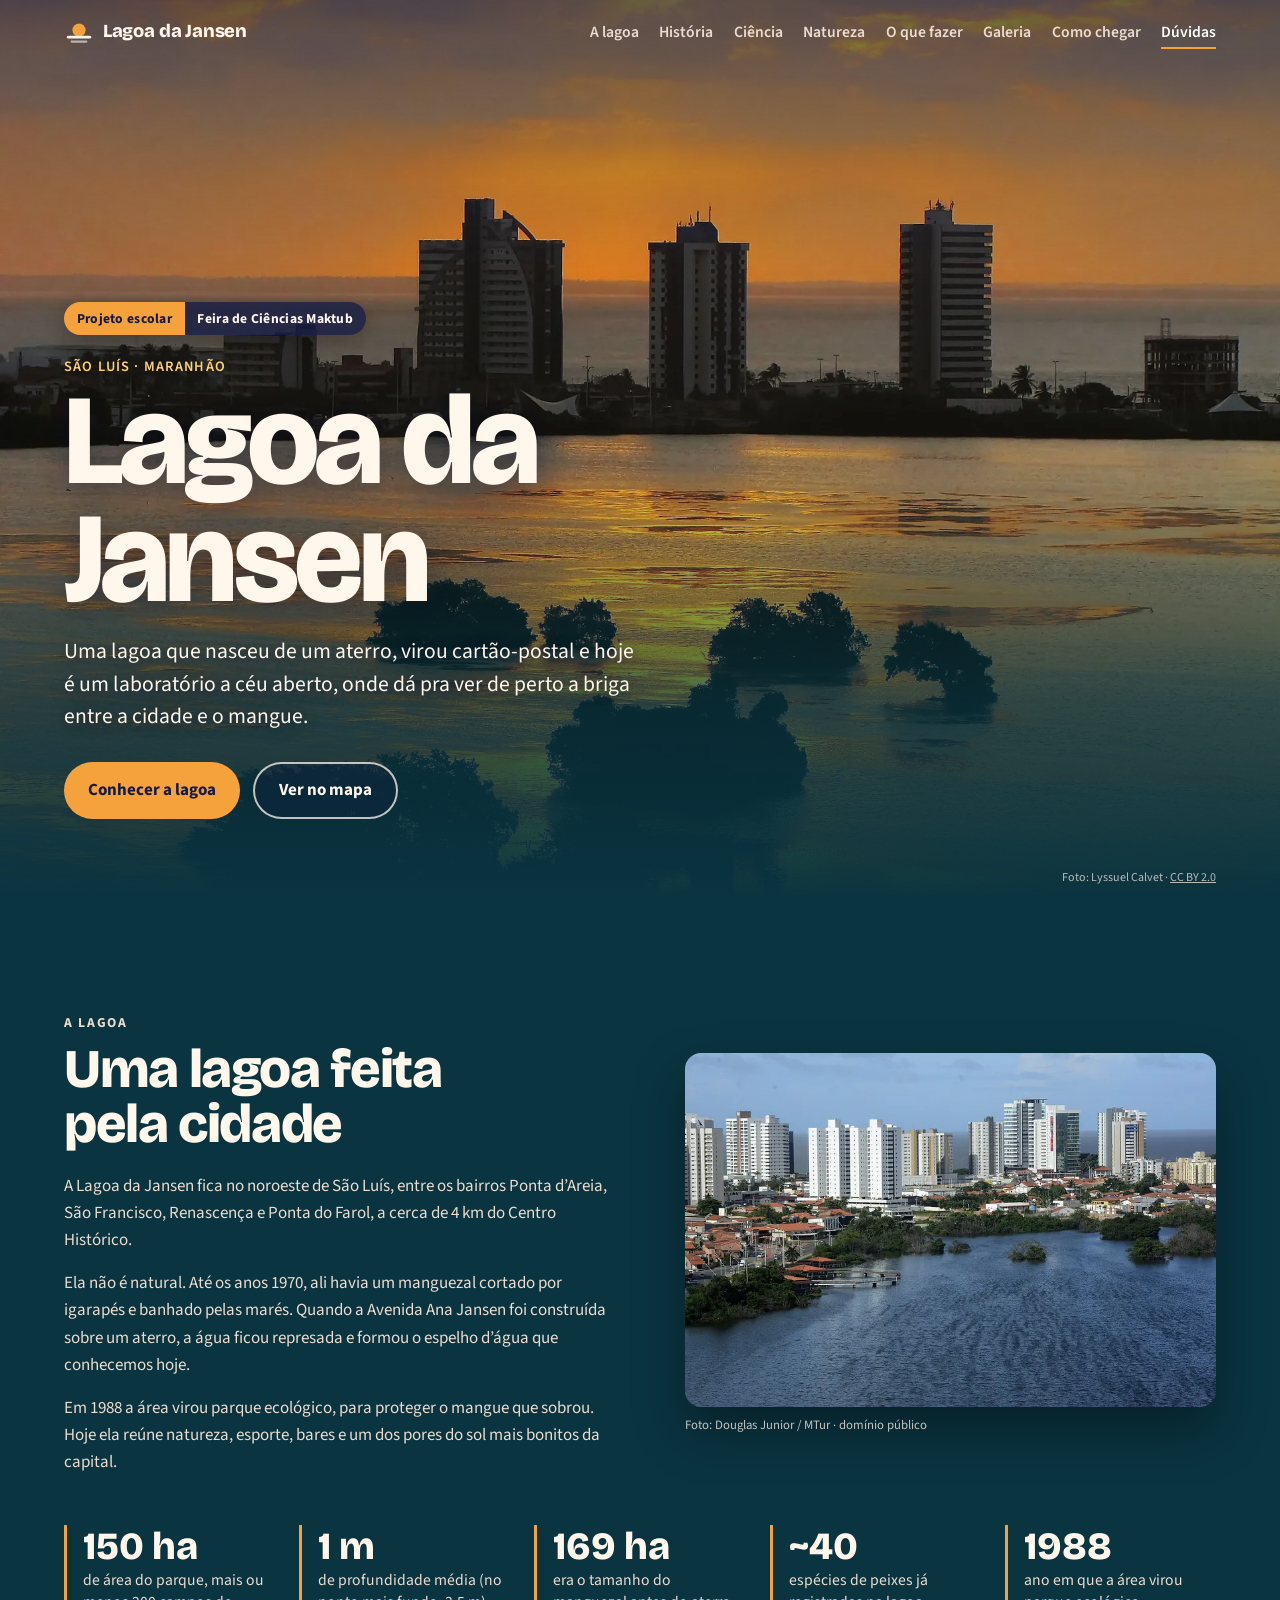
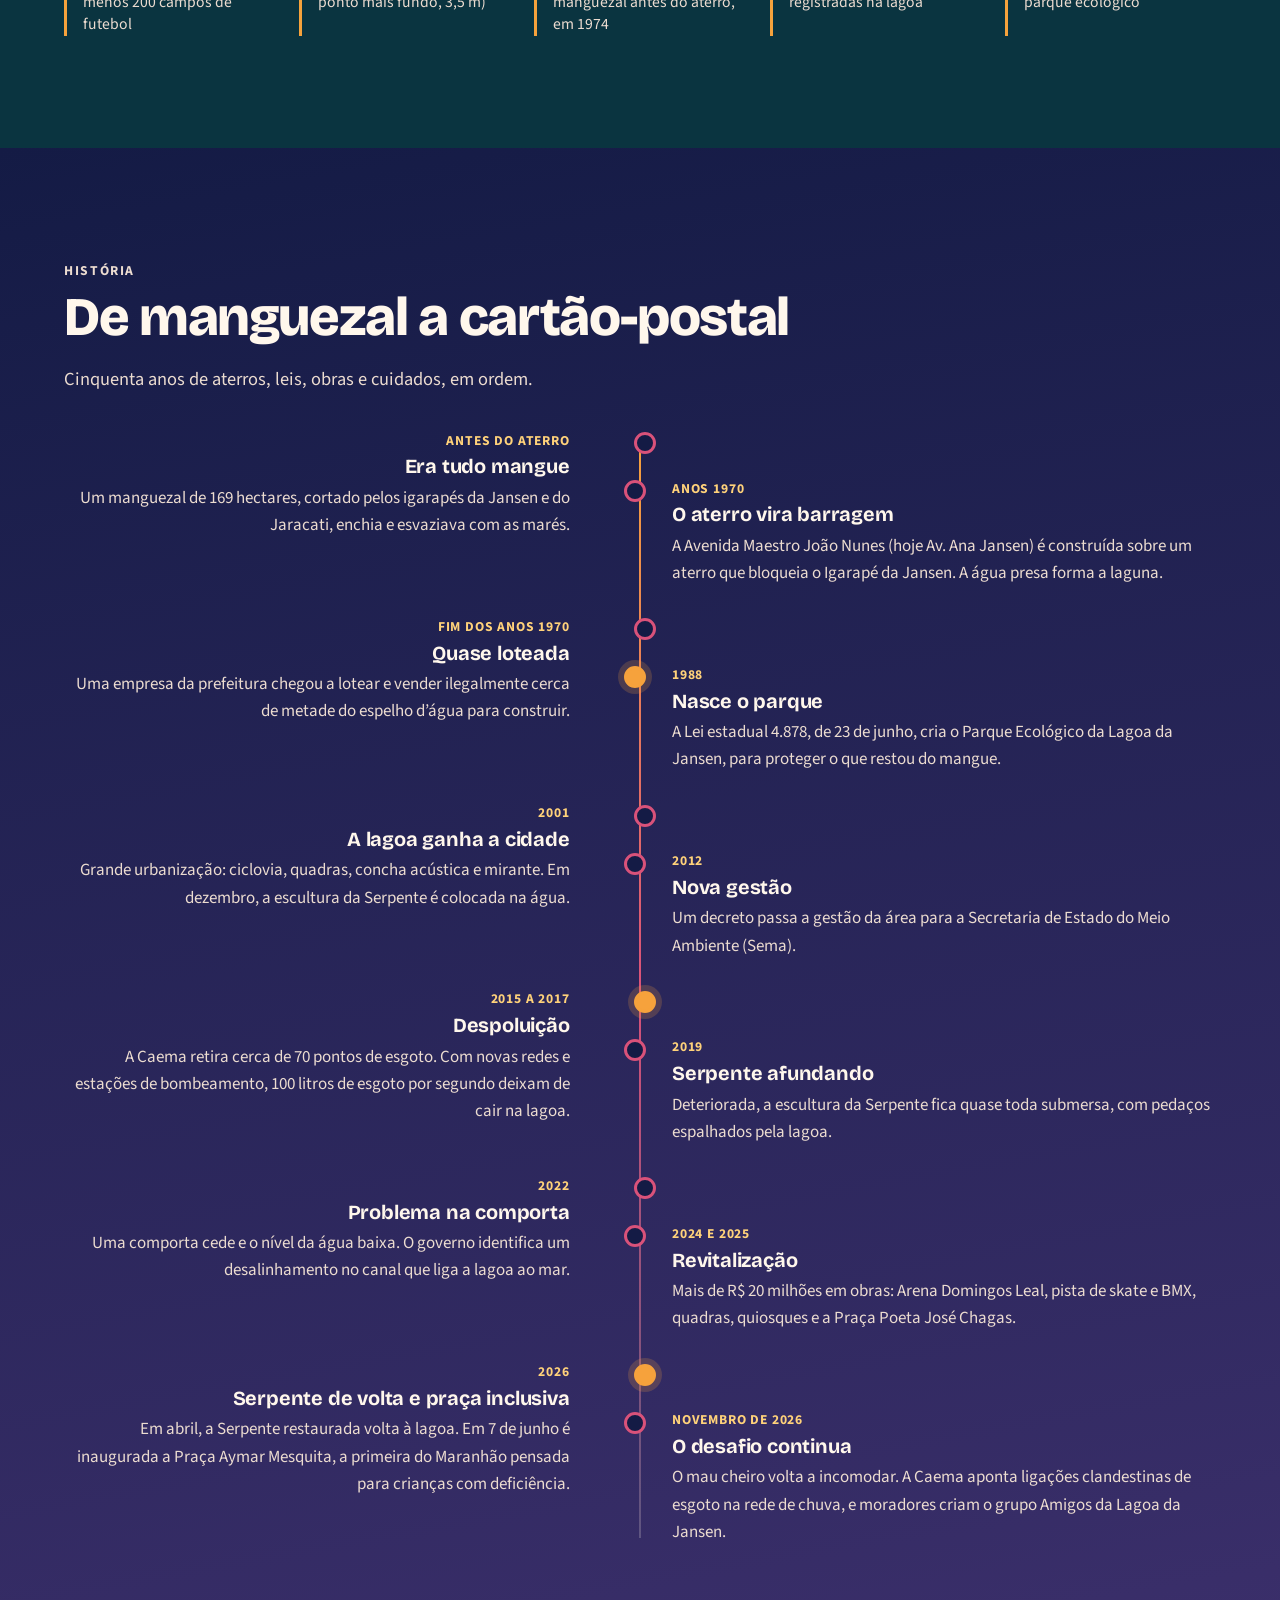
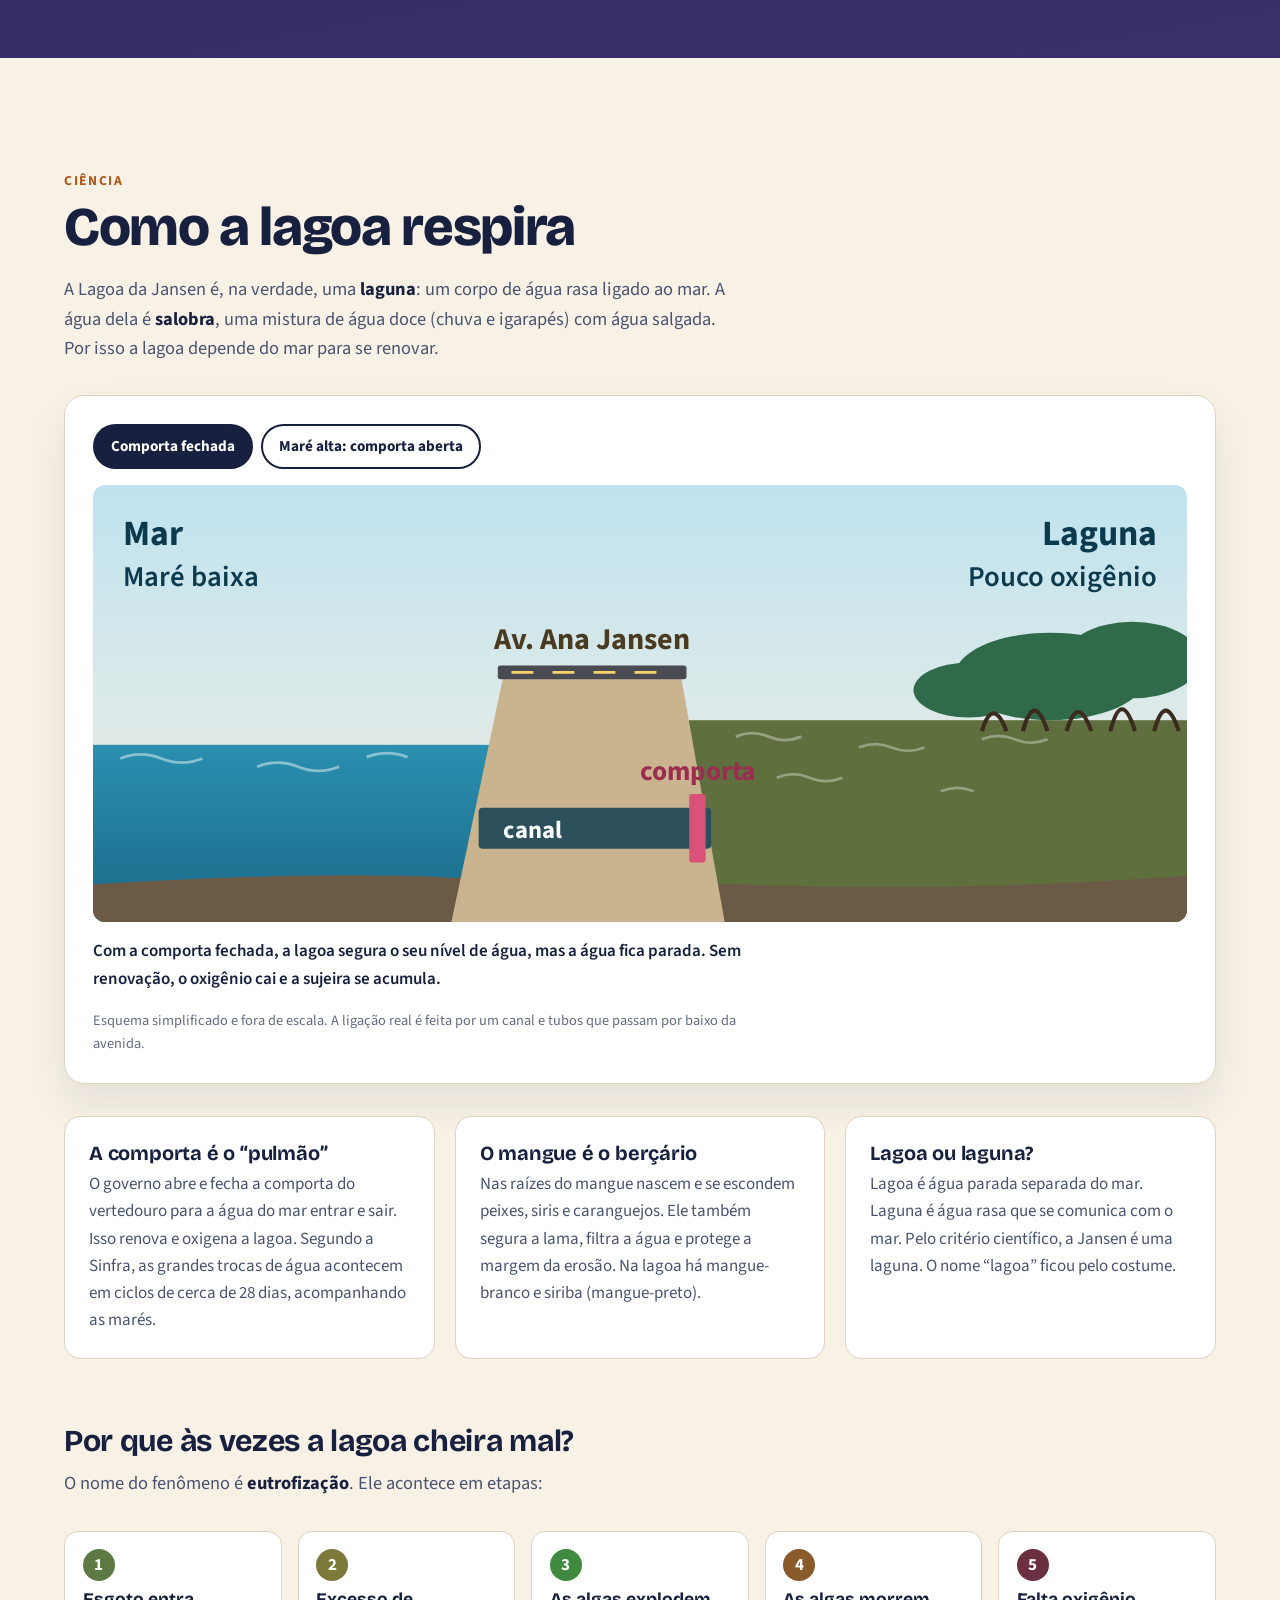
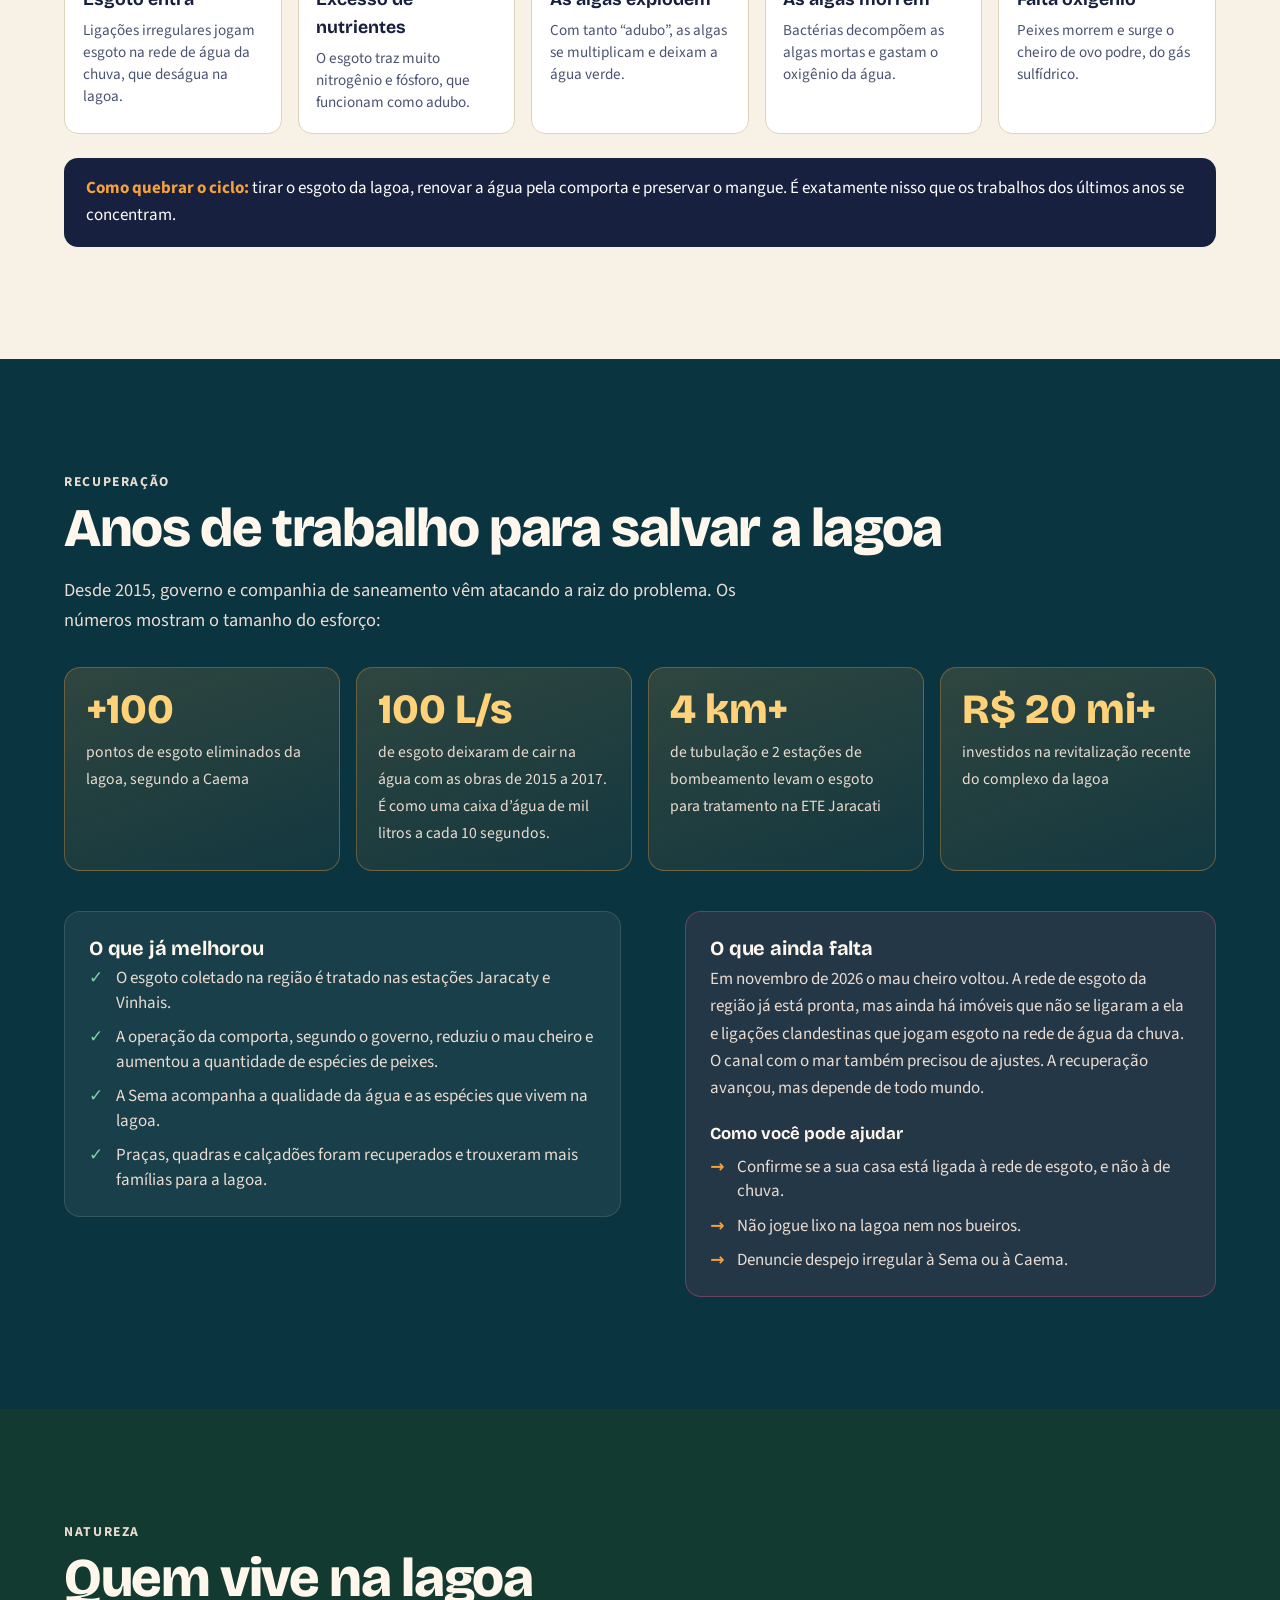
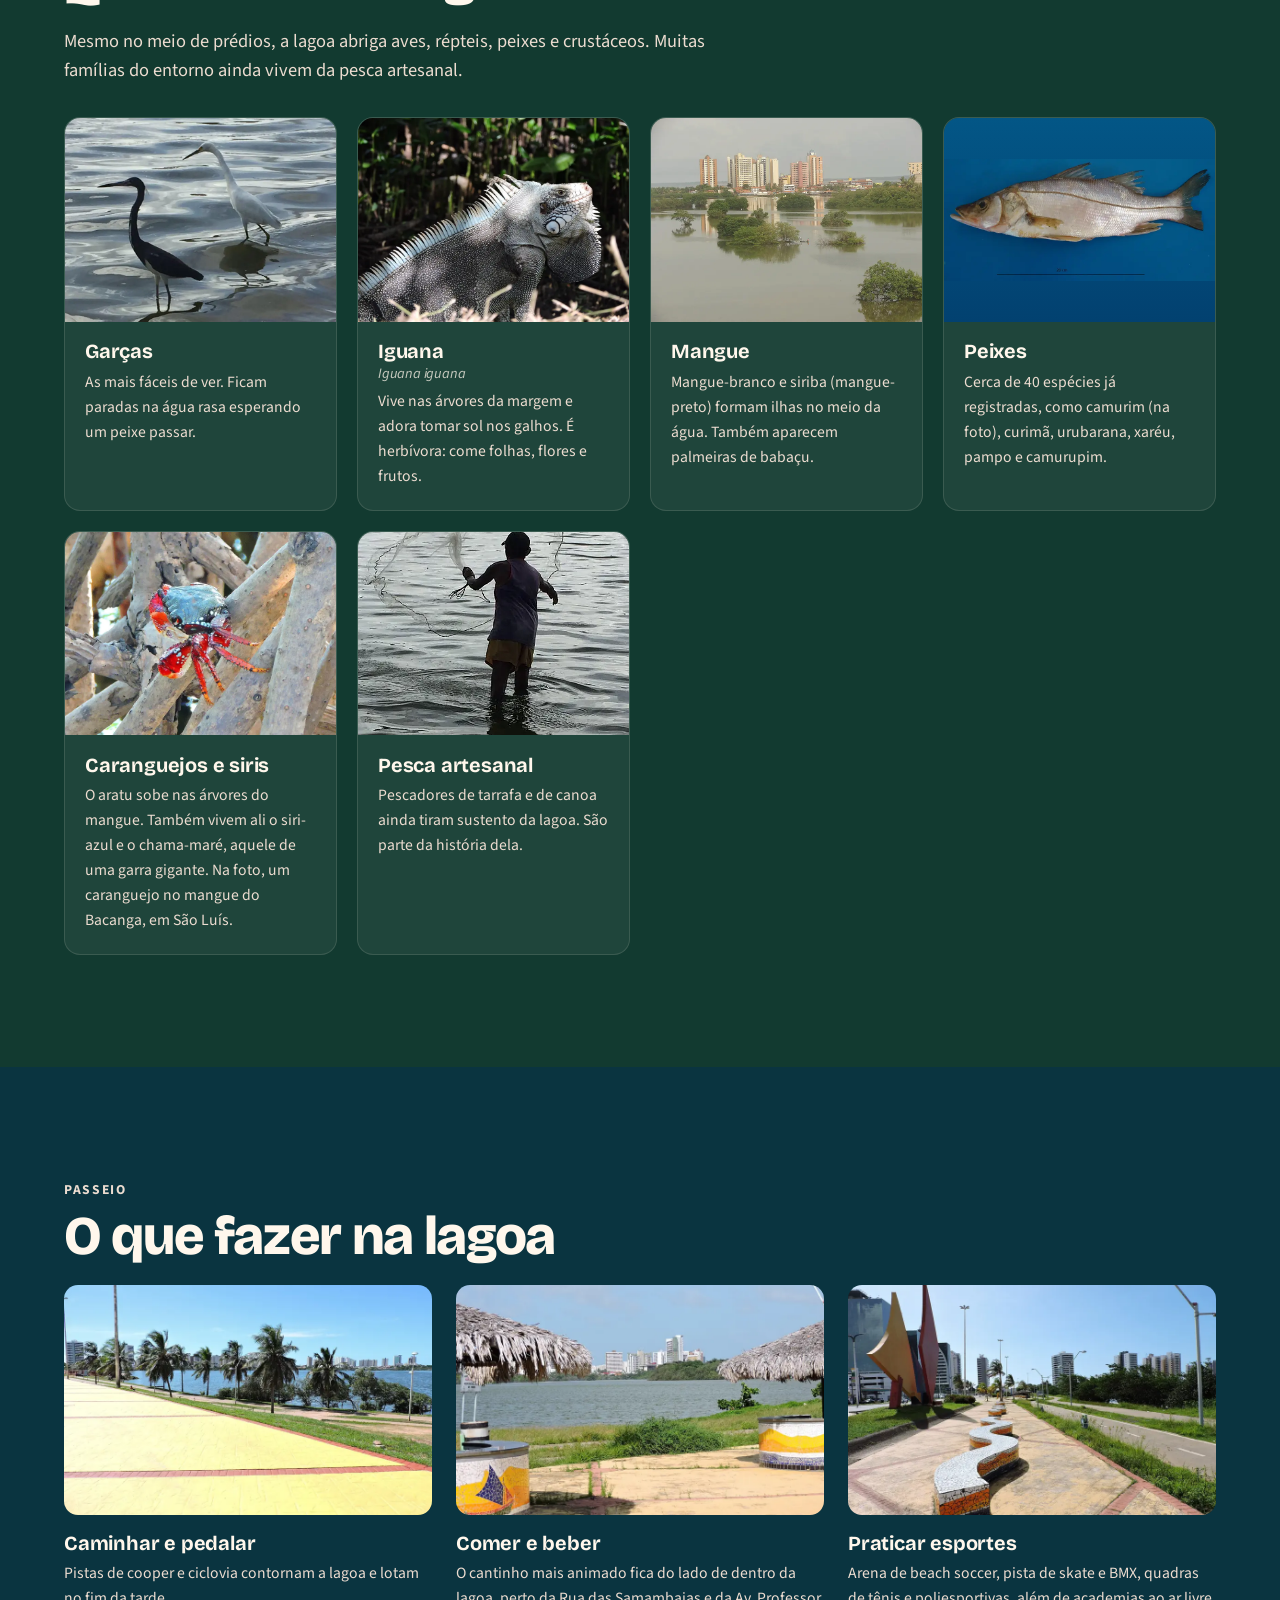
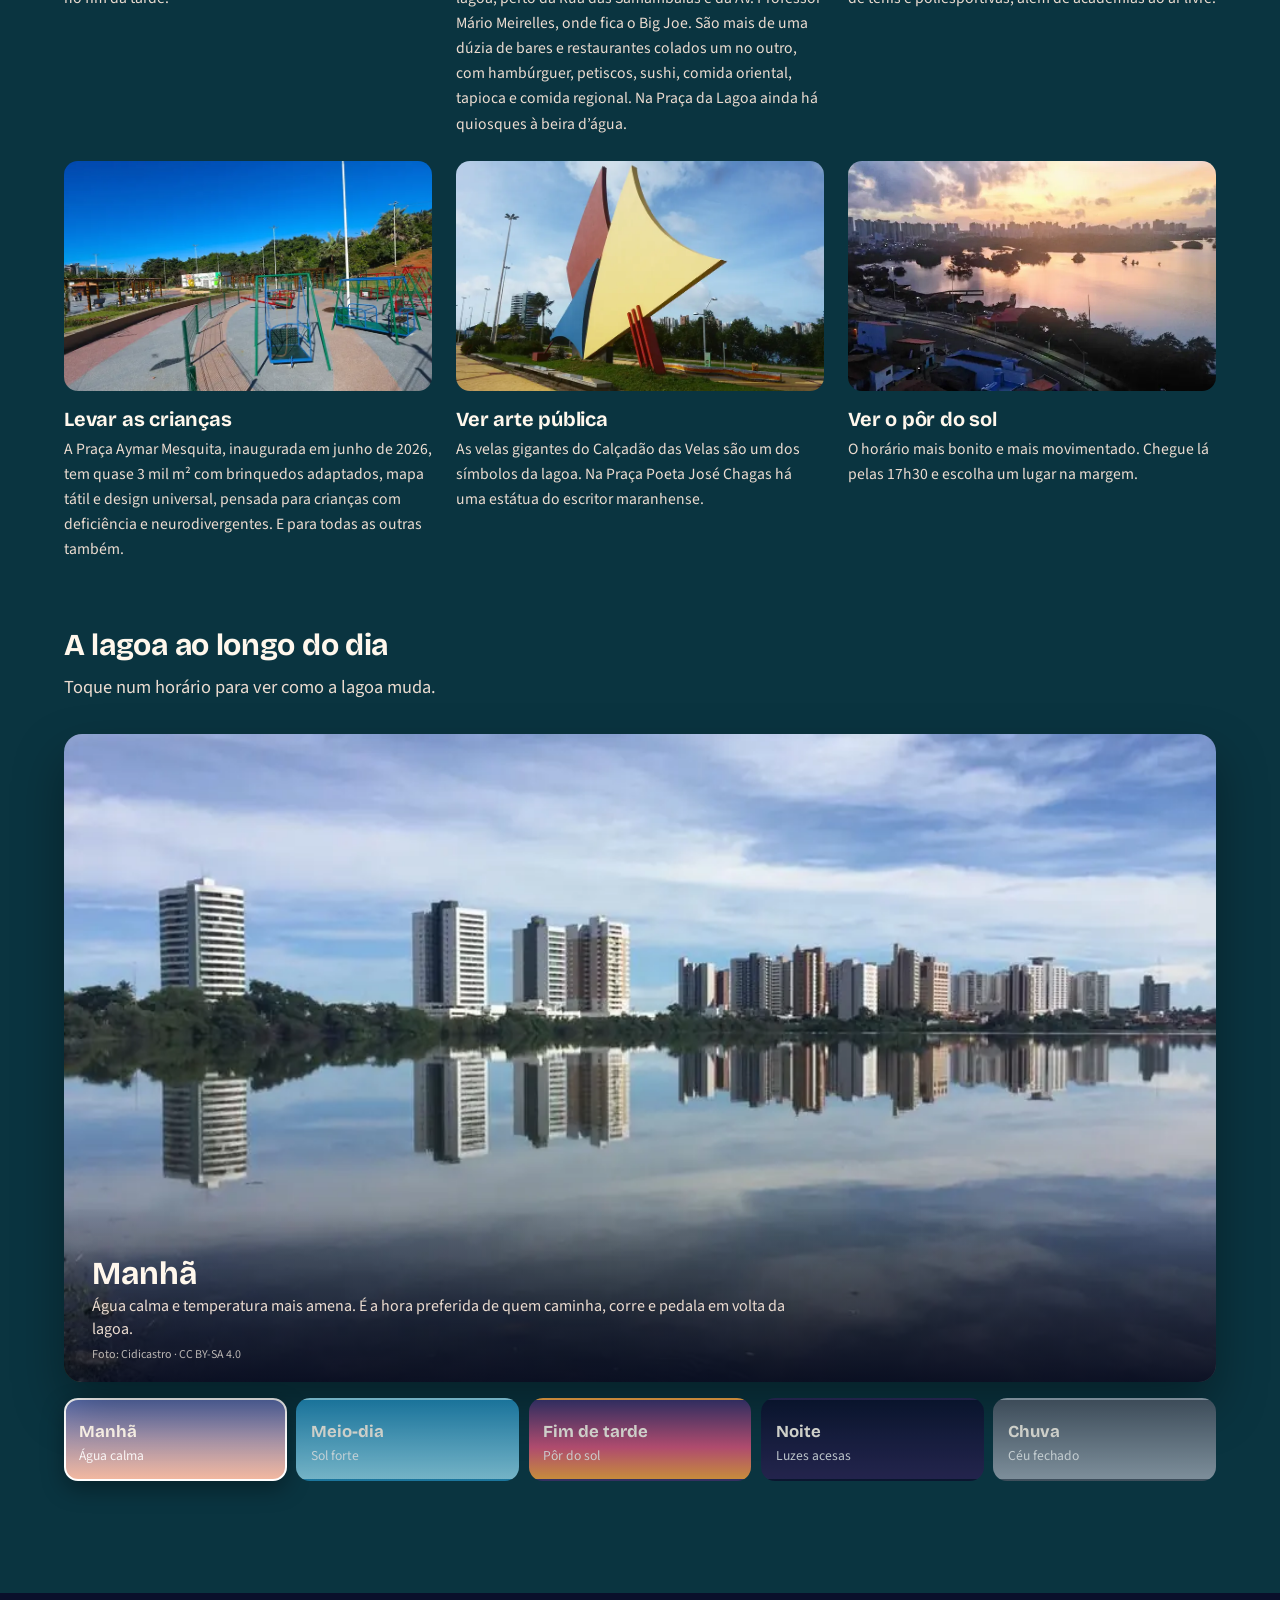
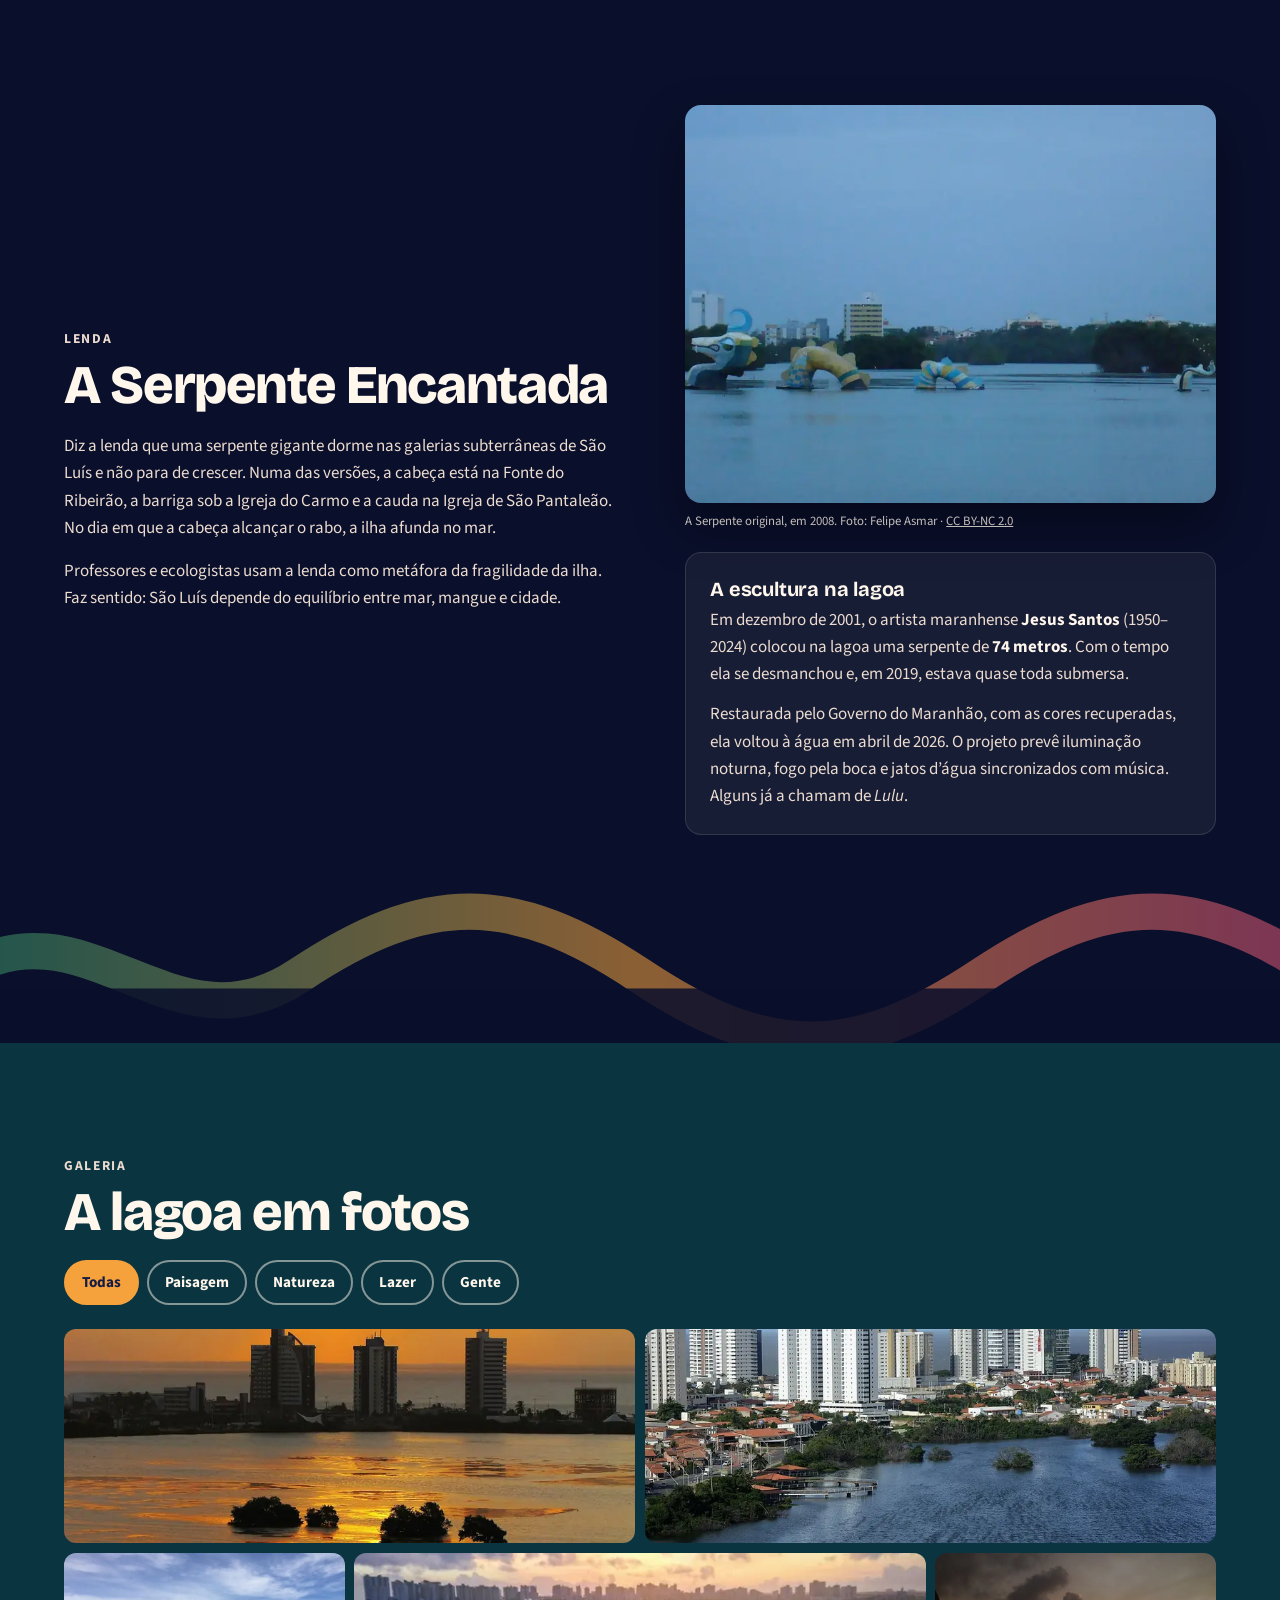
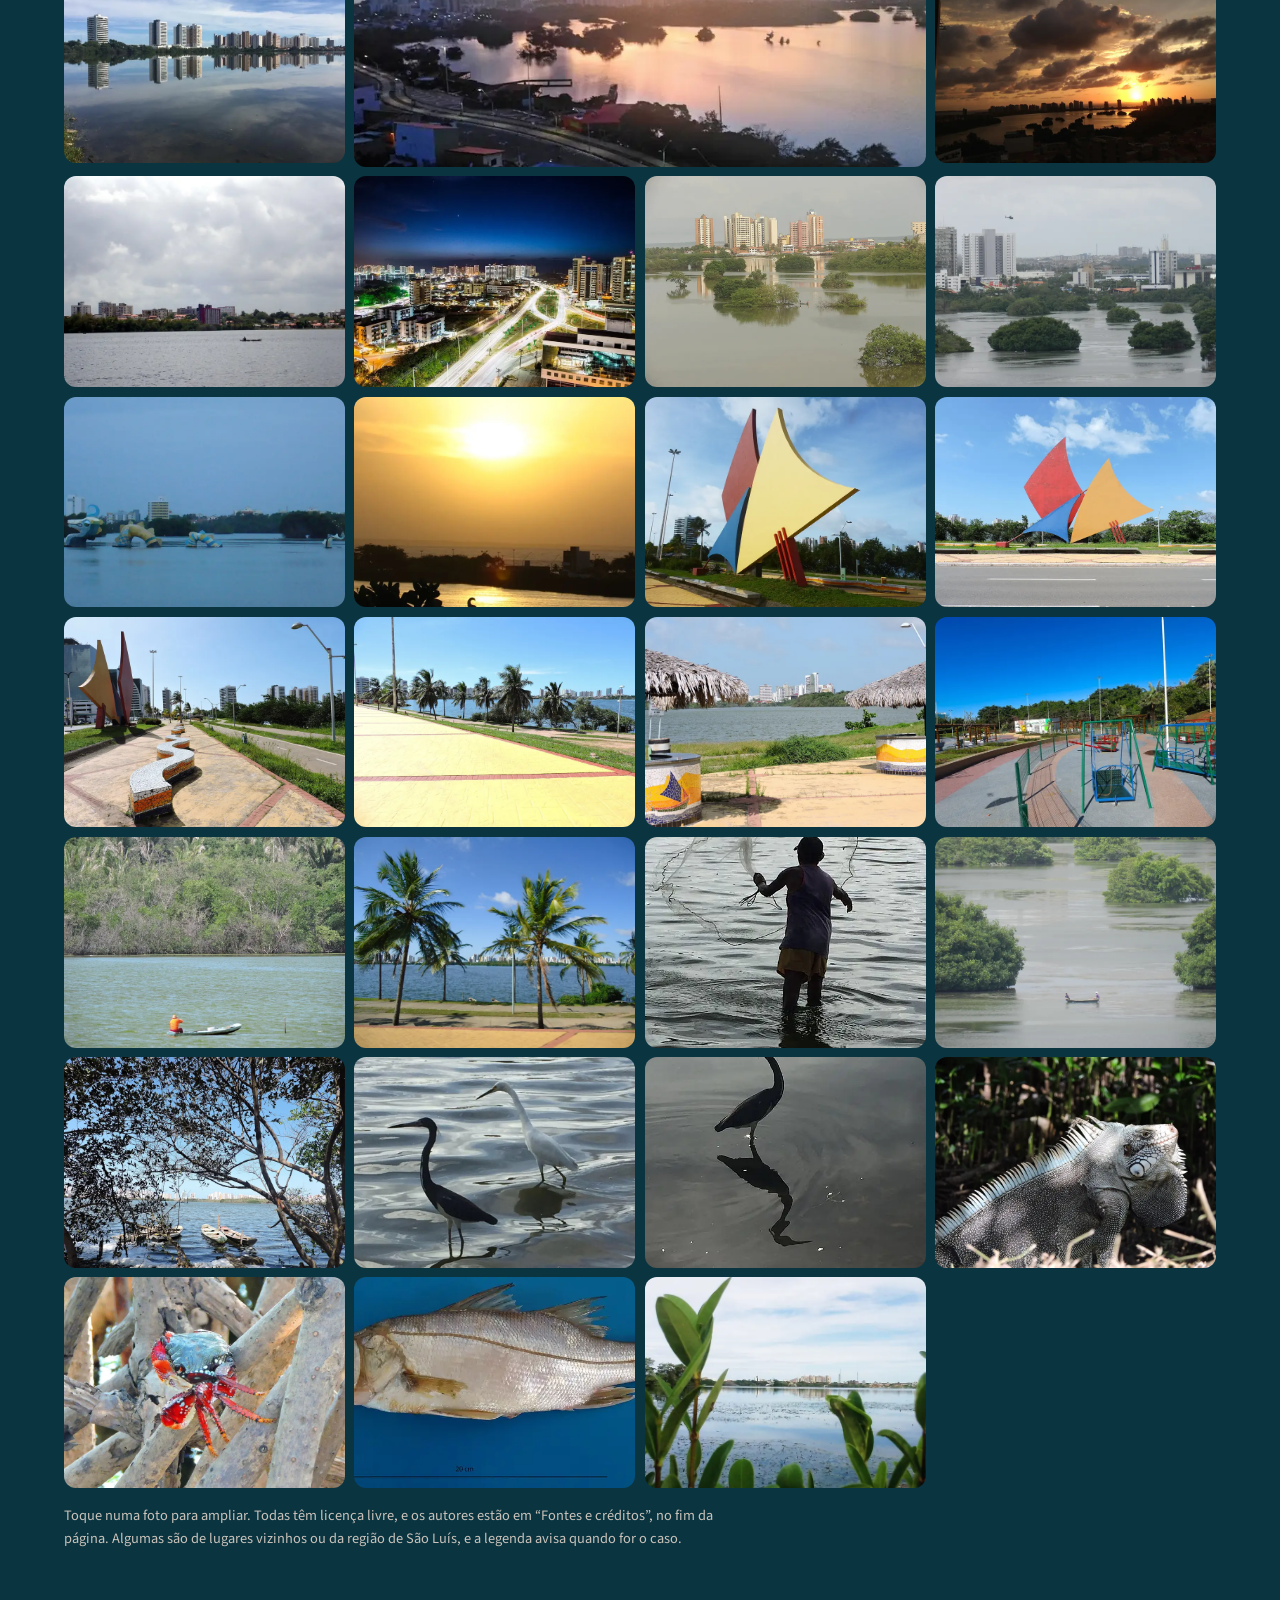
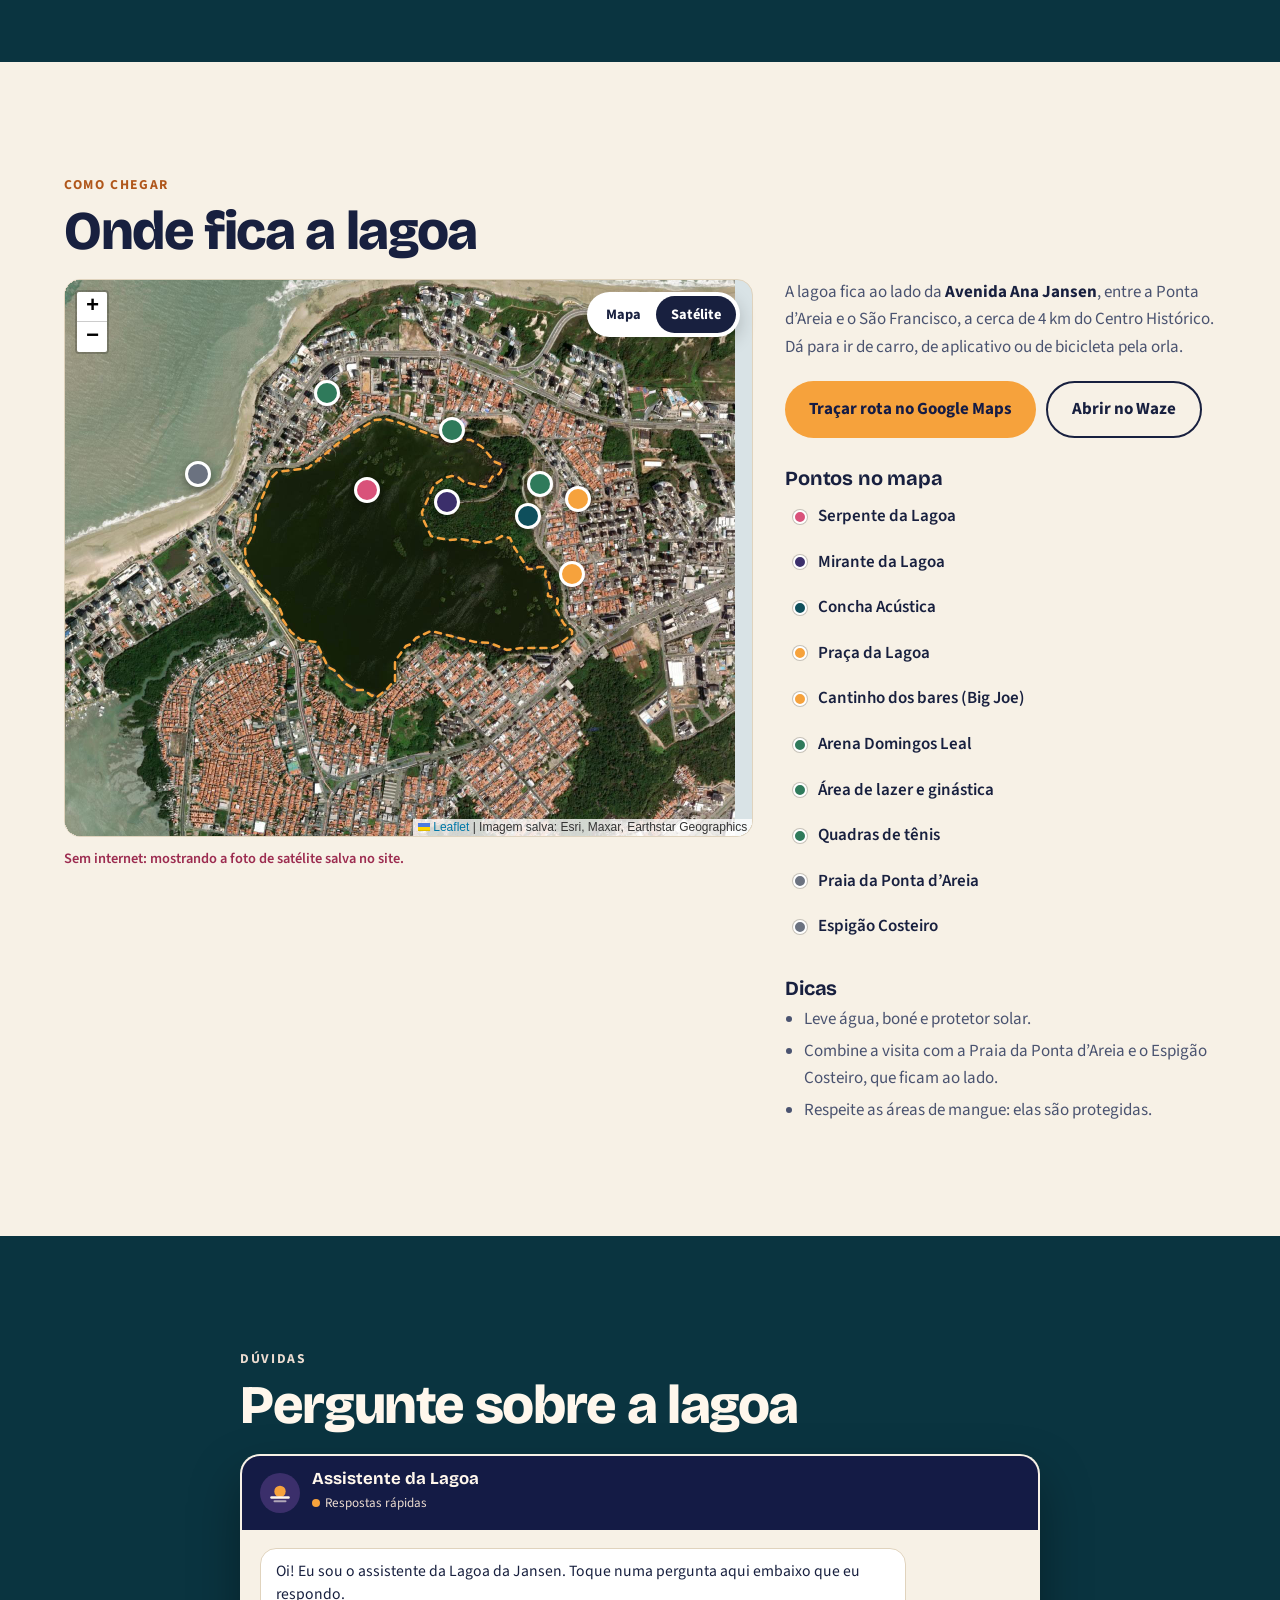
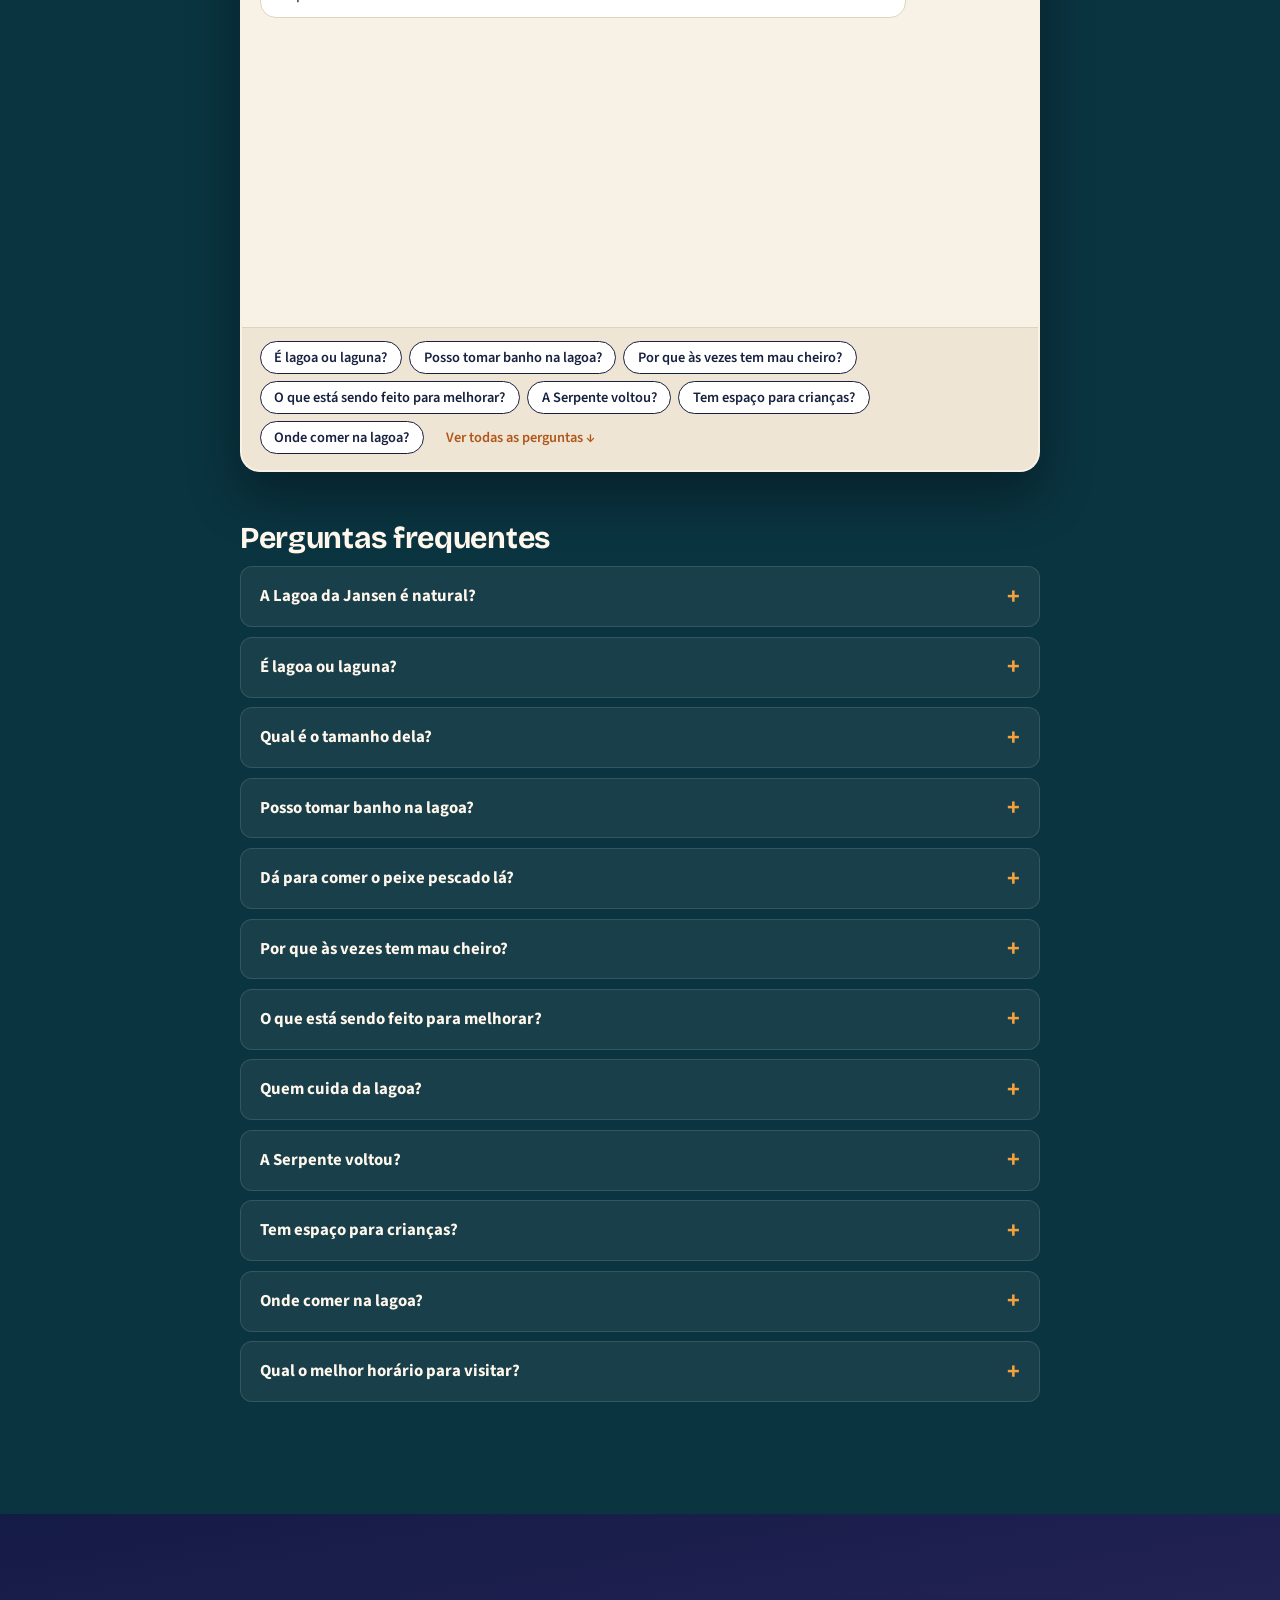
==== commit b8d22960: "Atualiza o endereço do site para laguna-jansen O repositório foi renomeado; QR code, prévia do link " ====
--- a/index.html
+++ b/index.html
@@ -10,12 +10,12 @@
 <meta property="og:locale" content="pt_BR">
 <meta property="og:title" content="Lagoa da Jansen · São Luís, Maranhão">
 <meta property="og:description" content="História, ciência, natureza e como chegar à Lagoa da Jansen. Projeto da Feira de Ciências Maktub.">
-<meta property="og:url" content="https://winipassaia.github.io/lagoa-jasen/">
-<meta property="og:image" content="https://winipassaia.github.io/lagoa-jasen/assets/img/og.jpg">
+<meta property="og:url" content="https://winipassaia.github.io/laguna-jansen/">
+<meta property="og:image" content="https://winipassaia.github.io/laguna-jansen/assets/img/og.jpg">
 <meta property="og:image:width" content="1200">
 <meta property="og:image:height" content="630">
 <meta name="twitter:card" content="summary_large_image">
-<link rel="canonical" href="https://winipassaia.github.io/lagoa-jasen/">
+<link rel="canonical" href="https://winipassaia.github.io/laguna-jansen/">
 <link rel="icon" href="favicon.ico" sizes="any">
 <link rel="icon" href="assets/img/icone.svg" type="image/svg+xml">
 <link rel="apple-touch-icon" href="assets/img/apple-touch-icon.png">
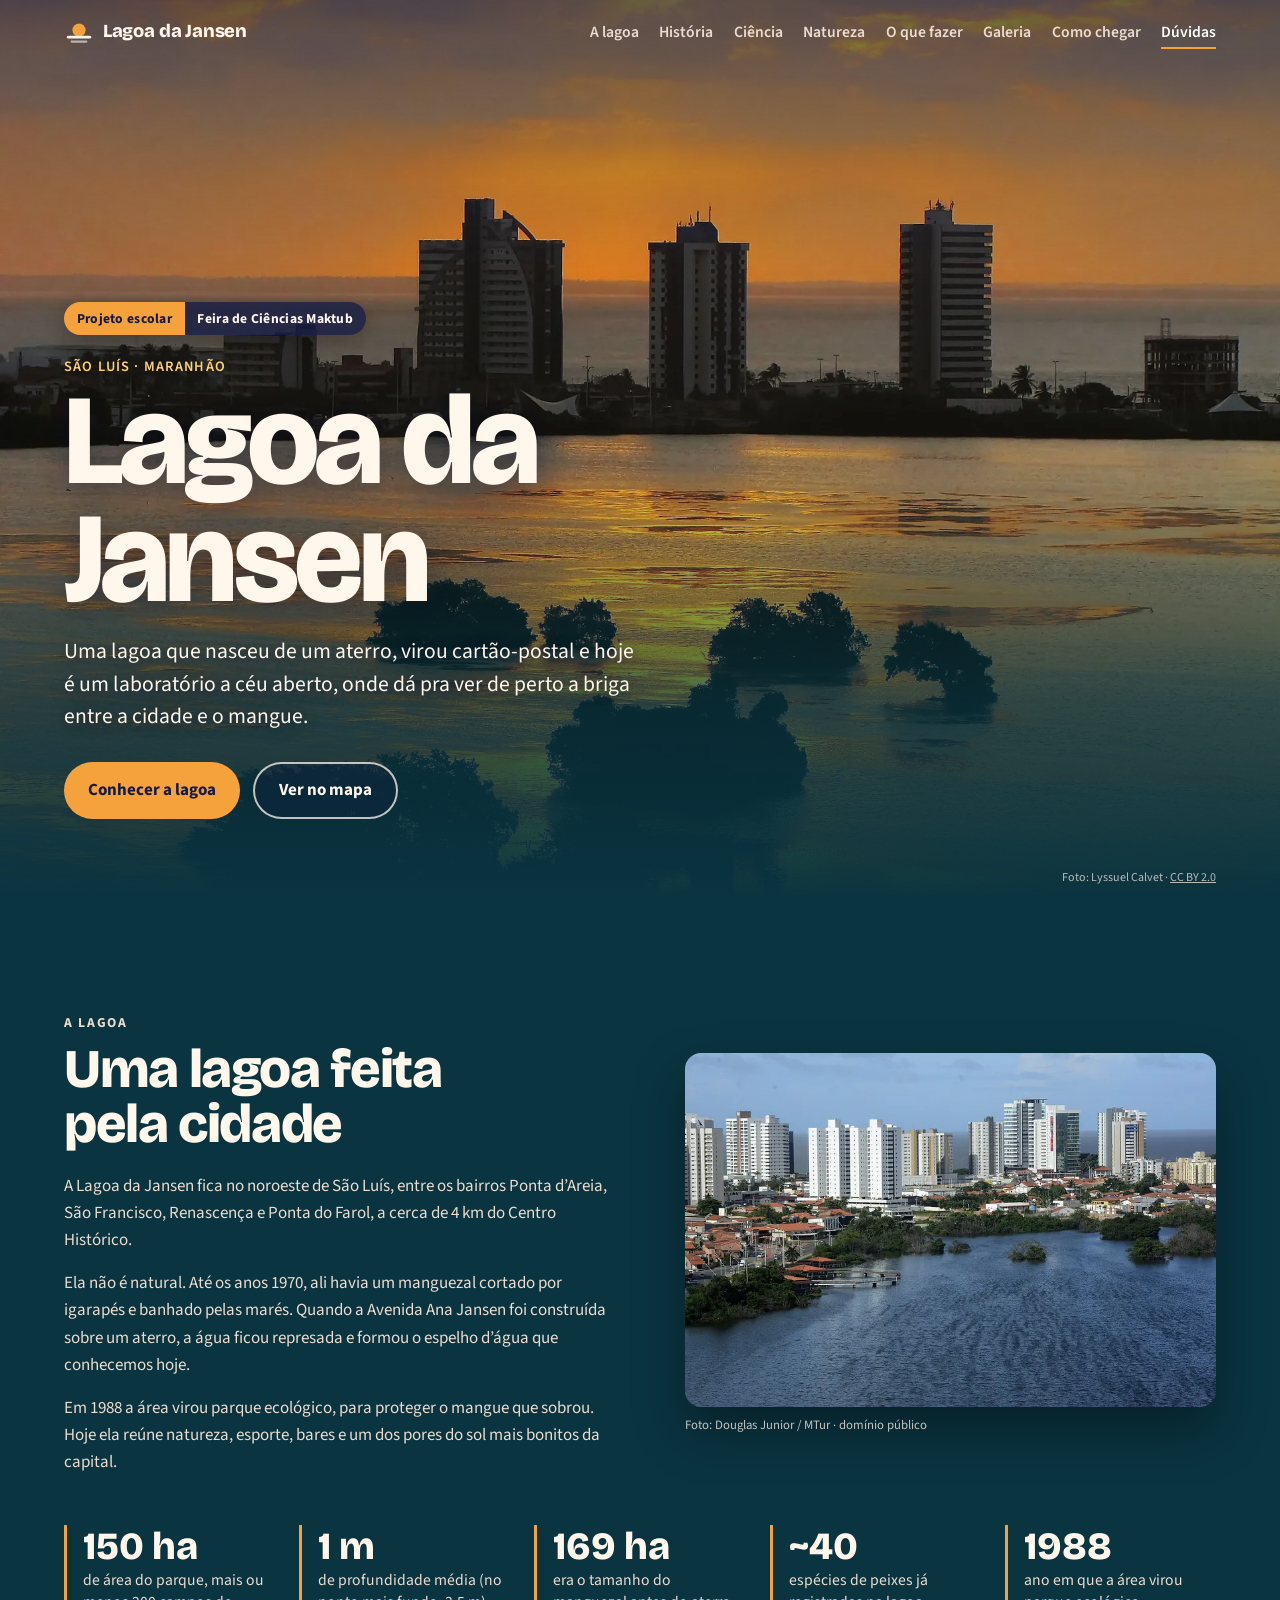
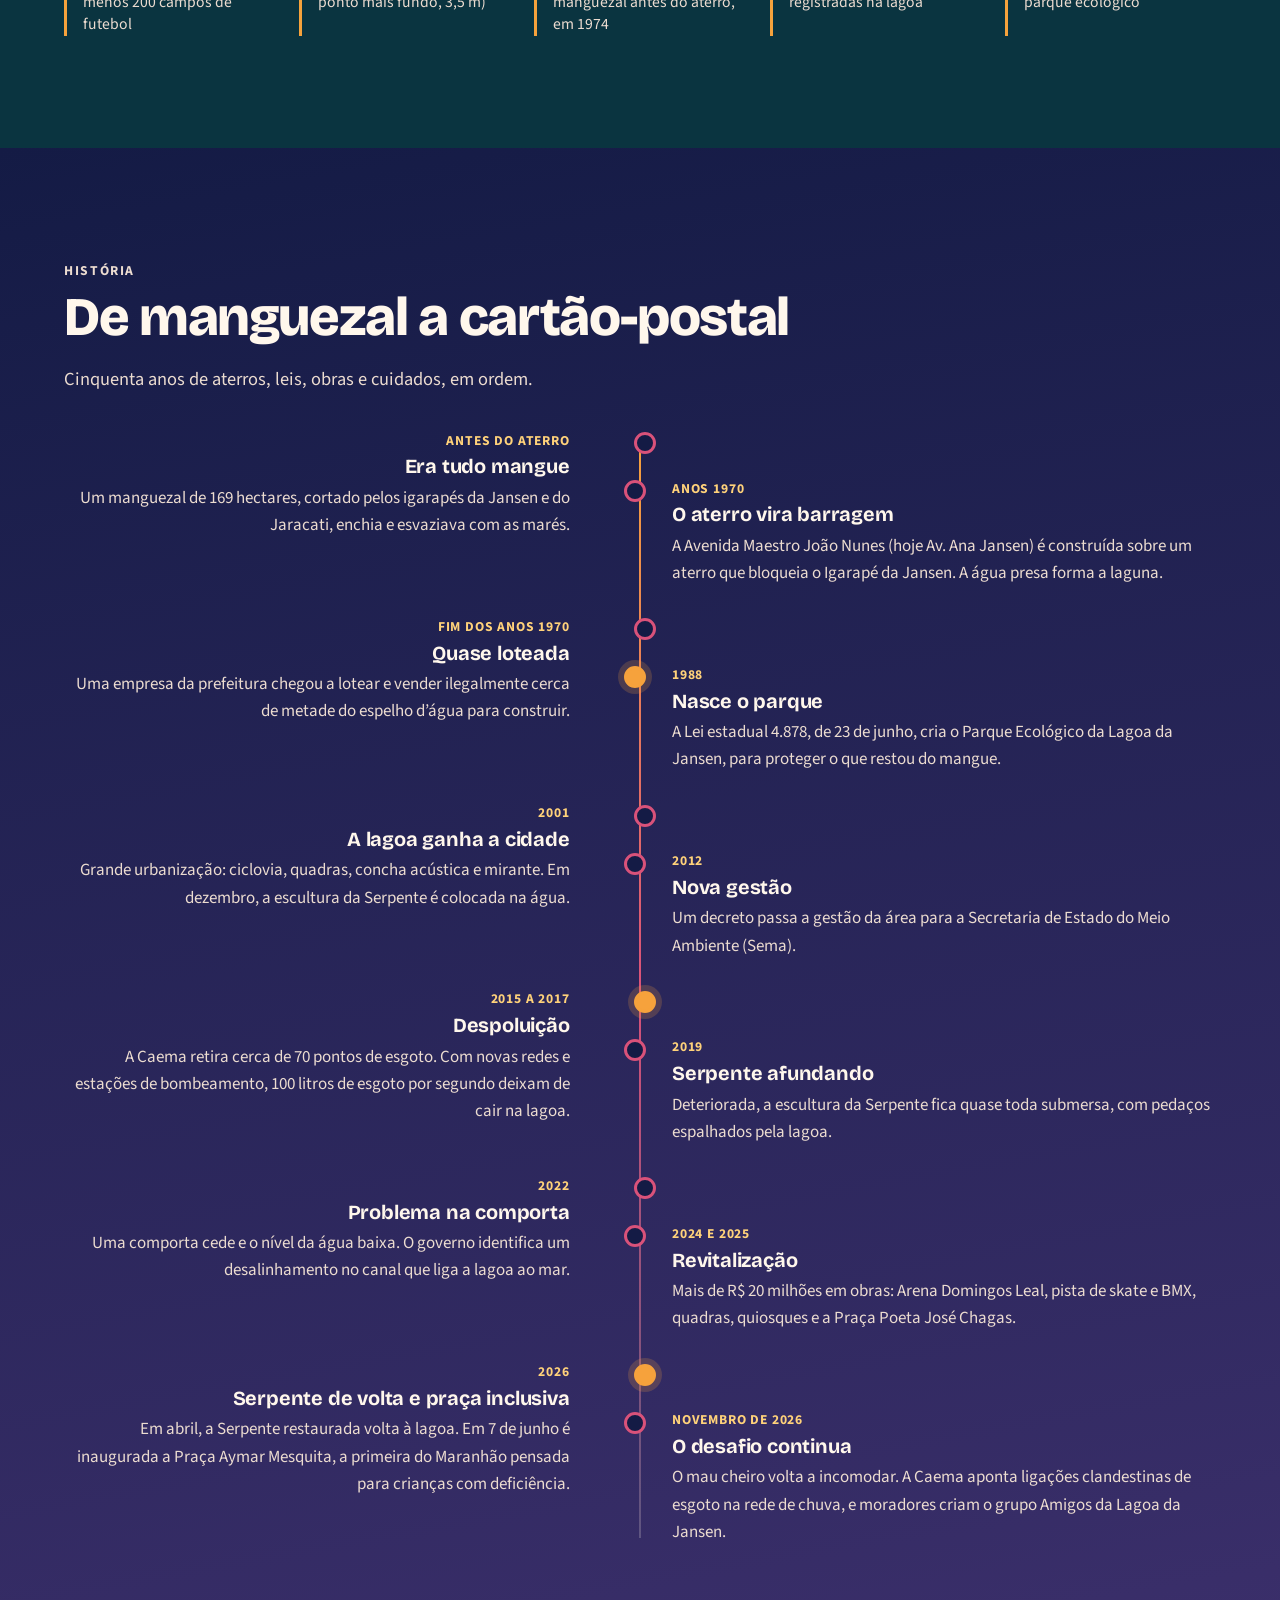
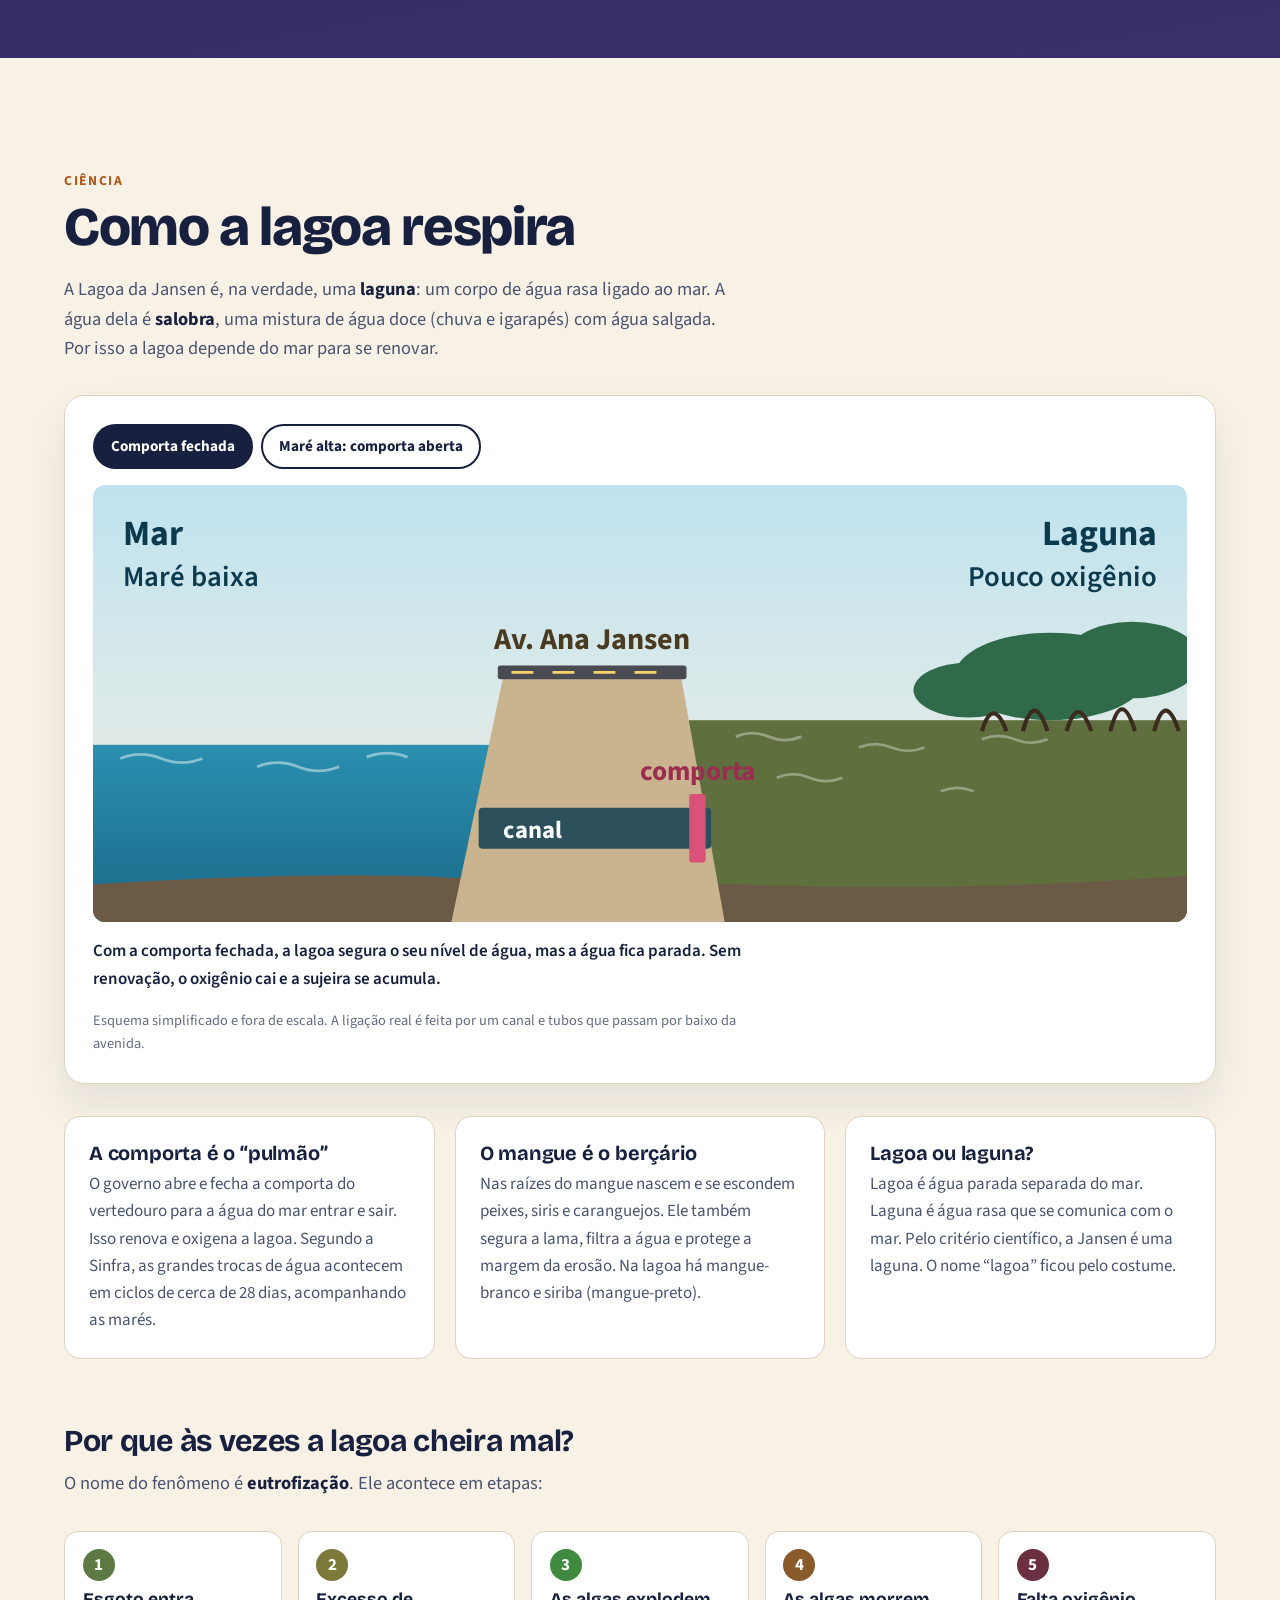
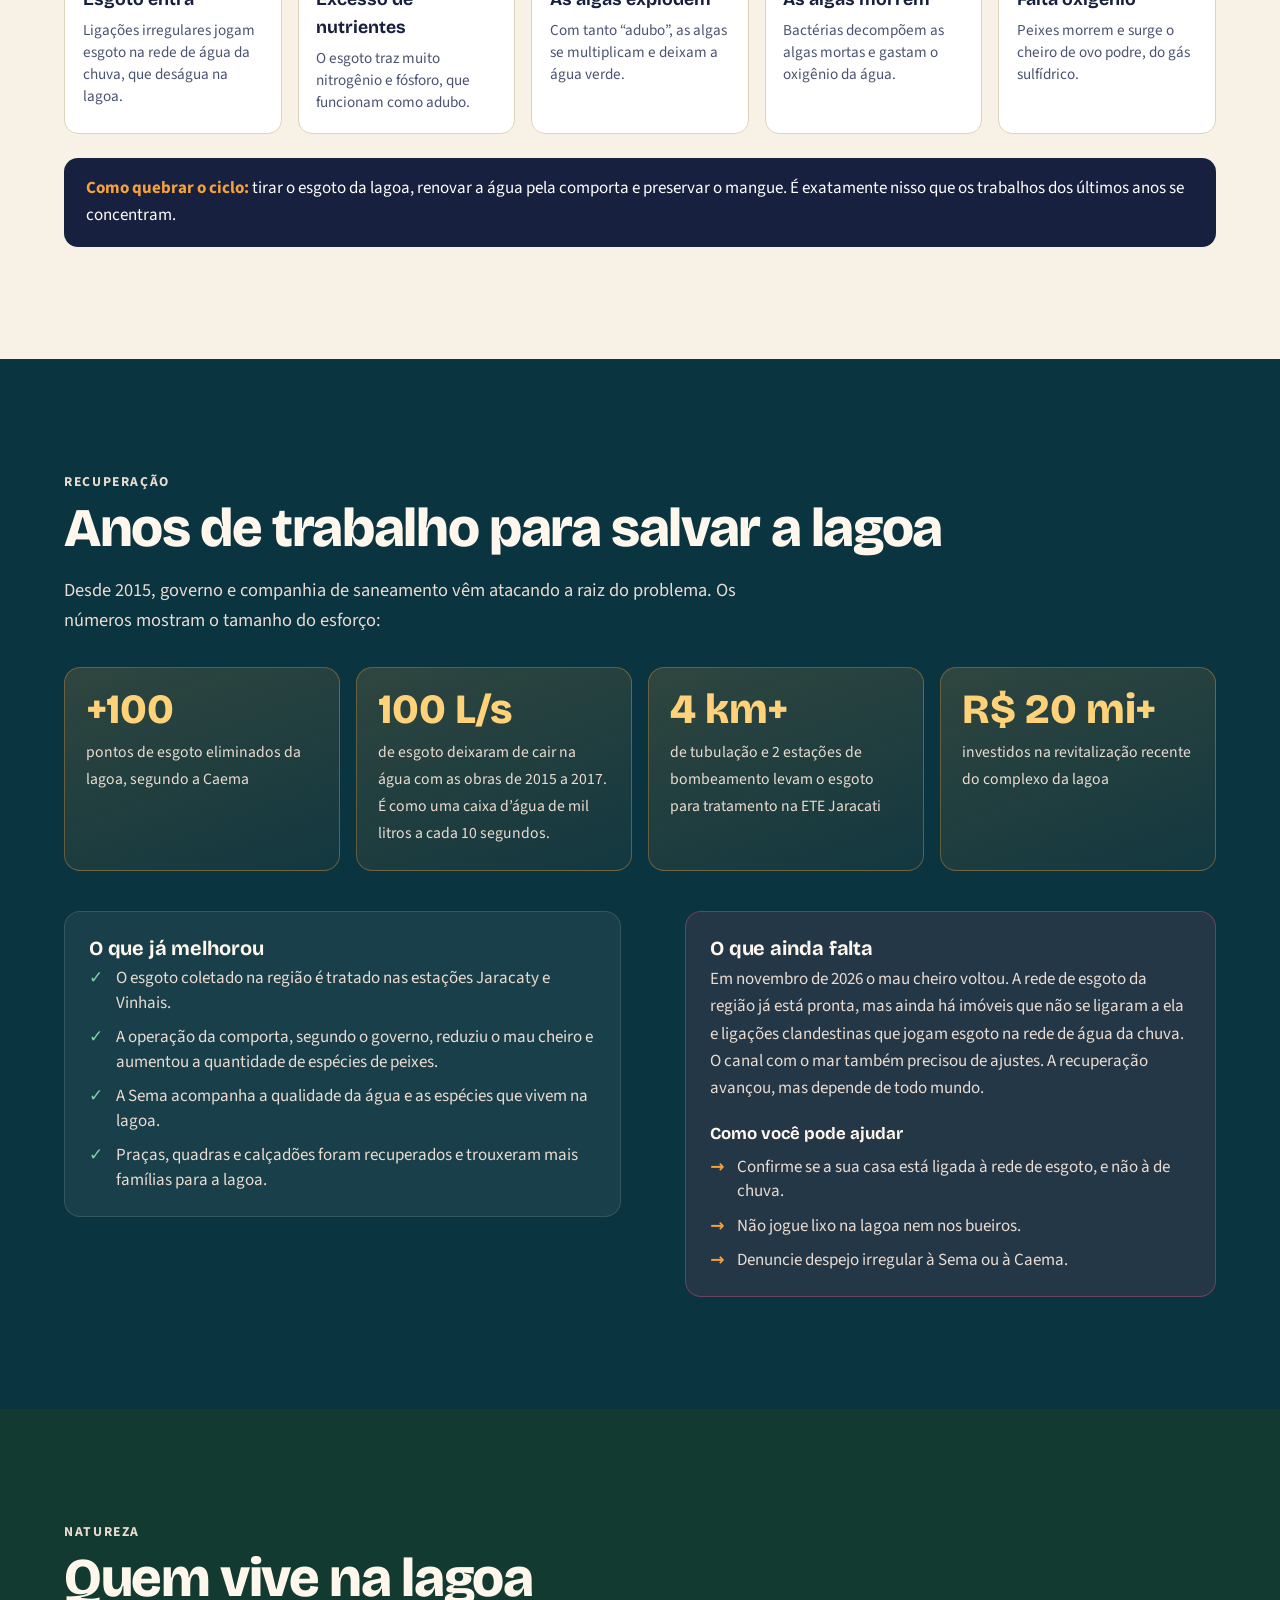
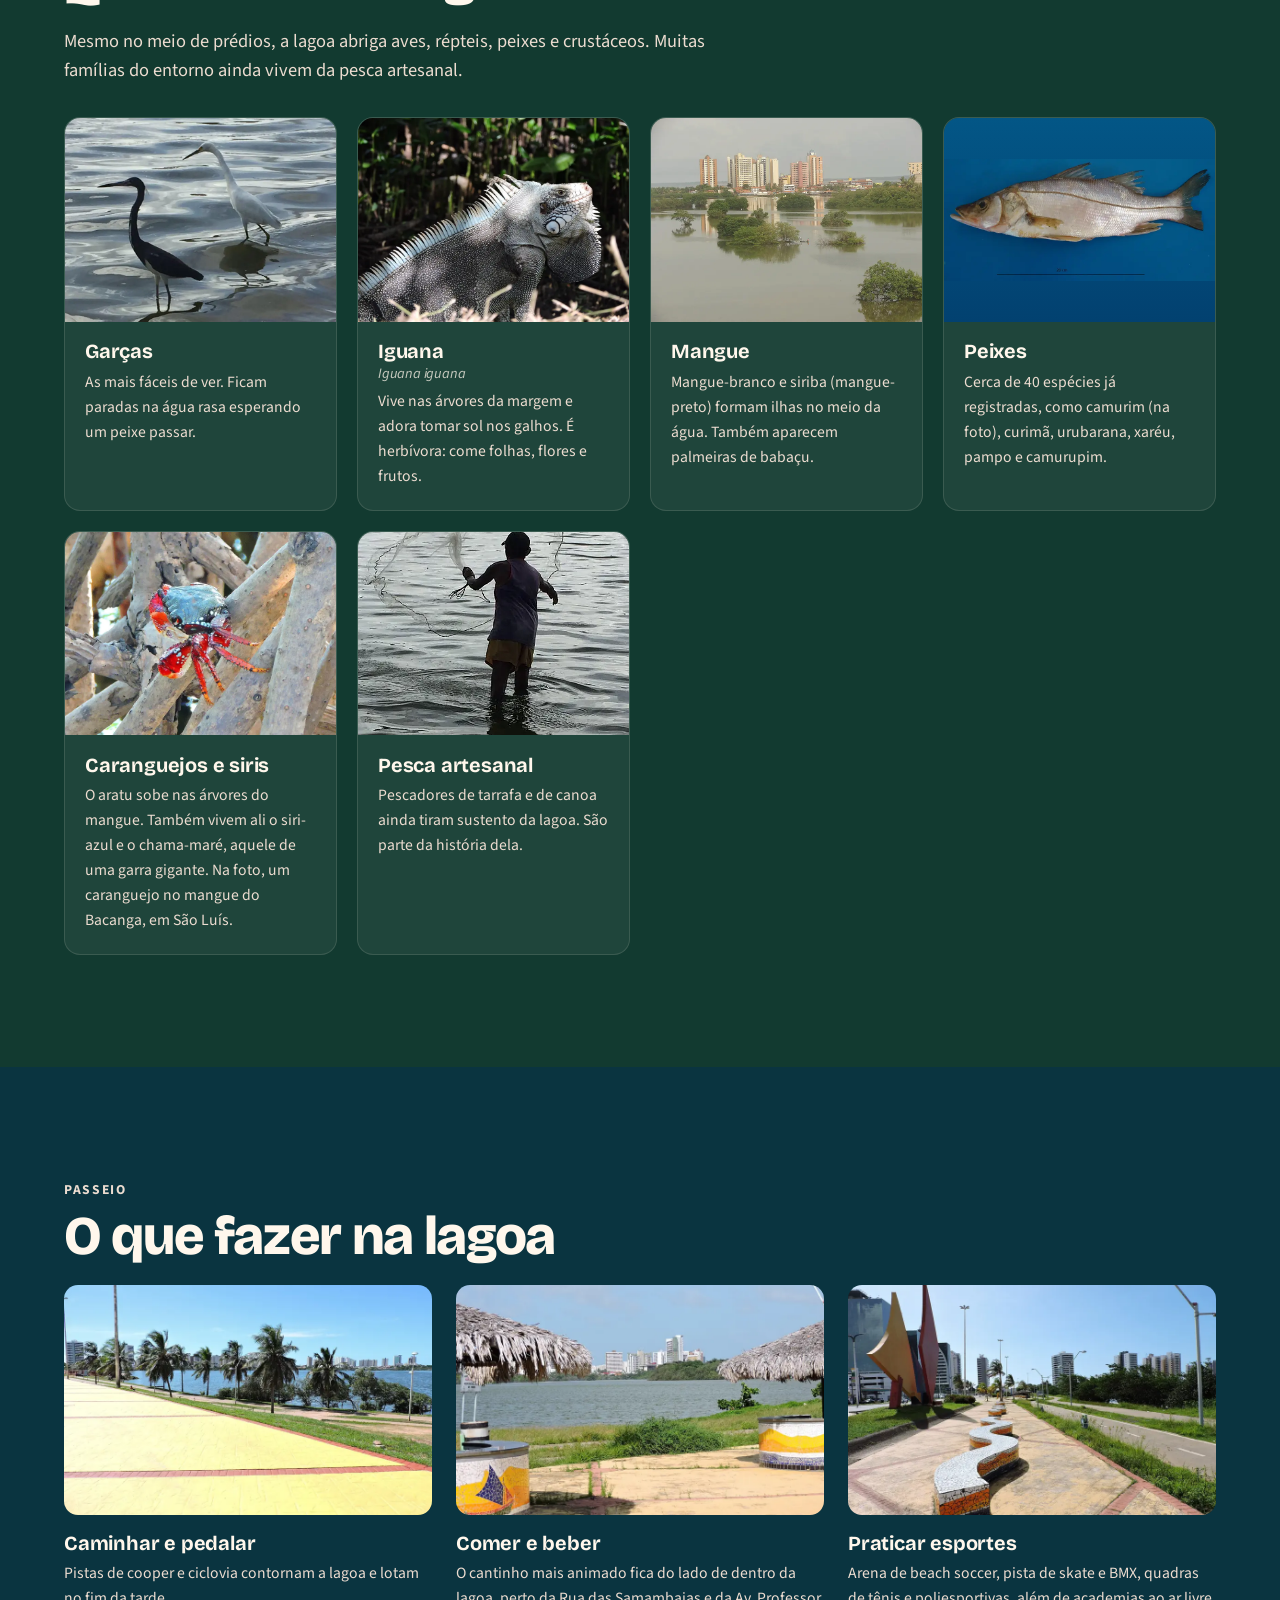
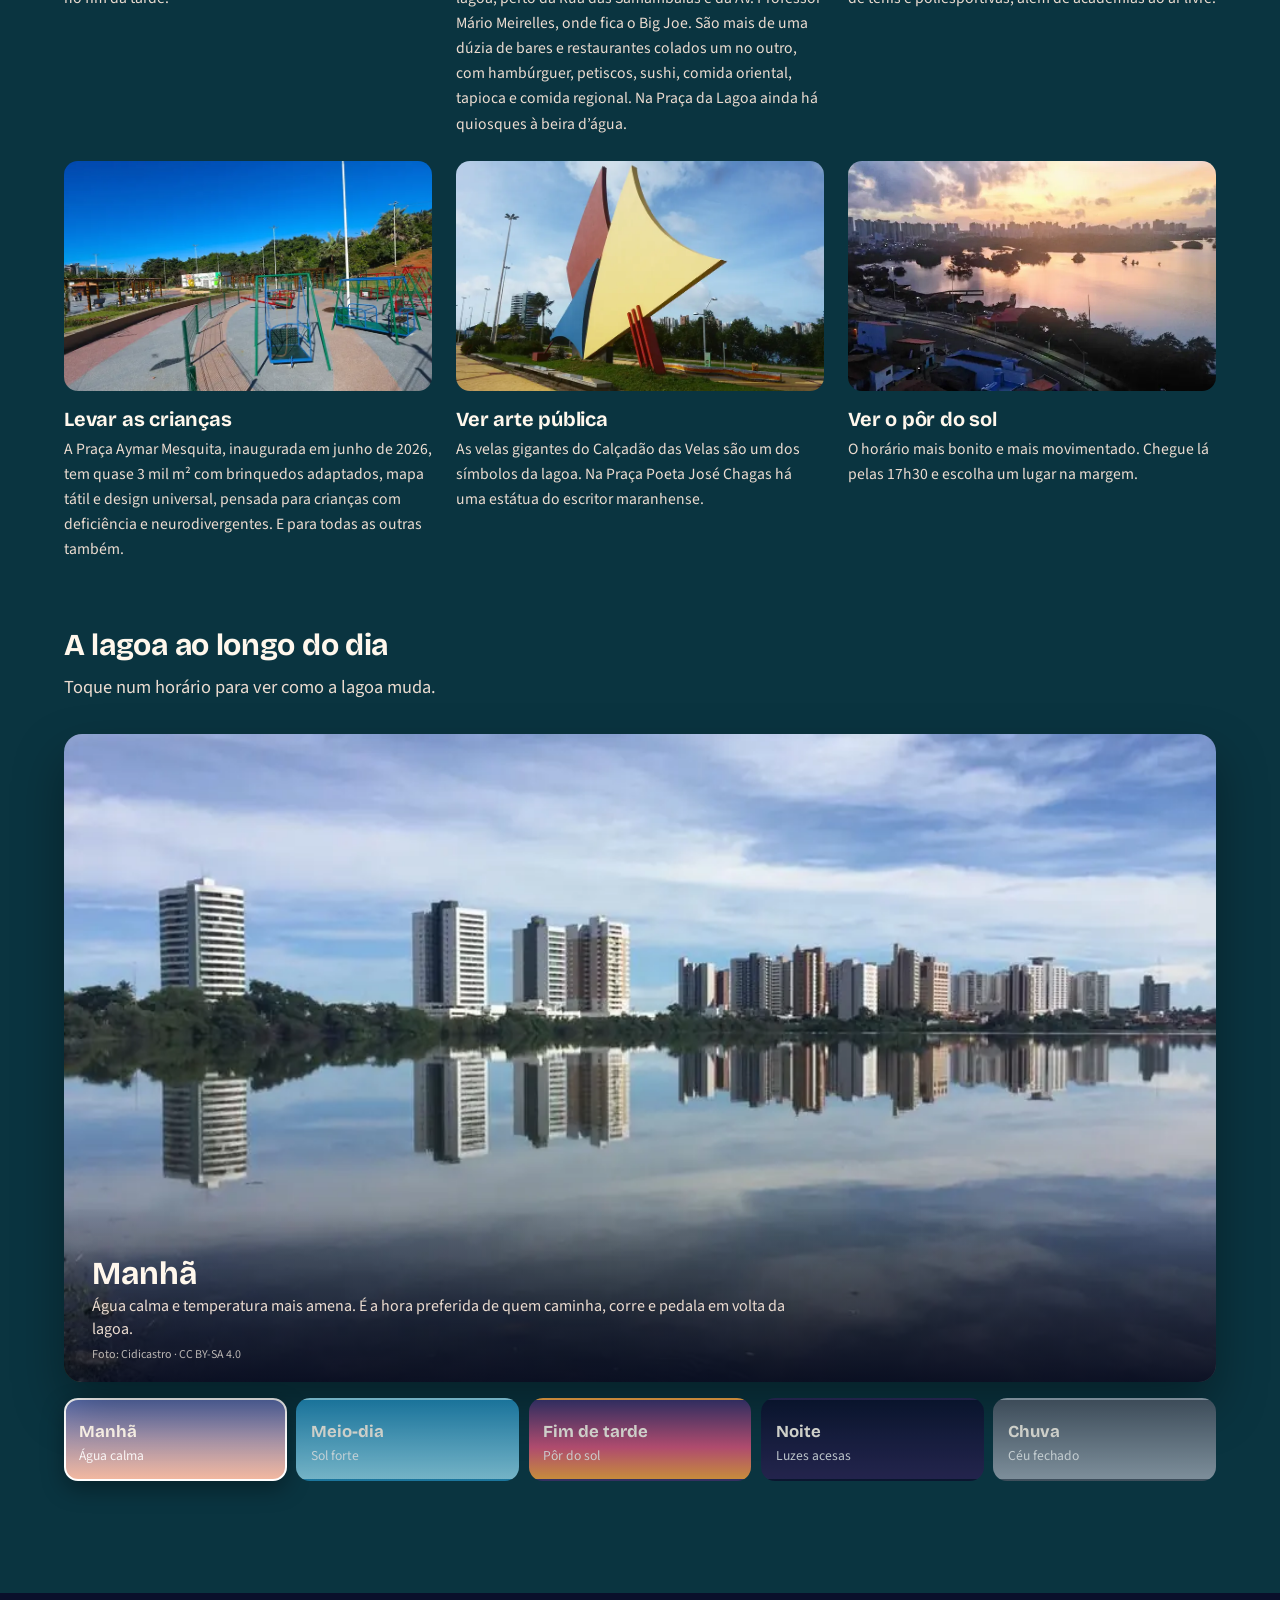
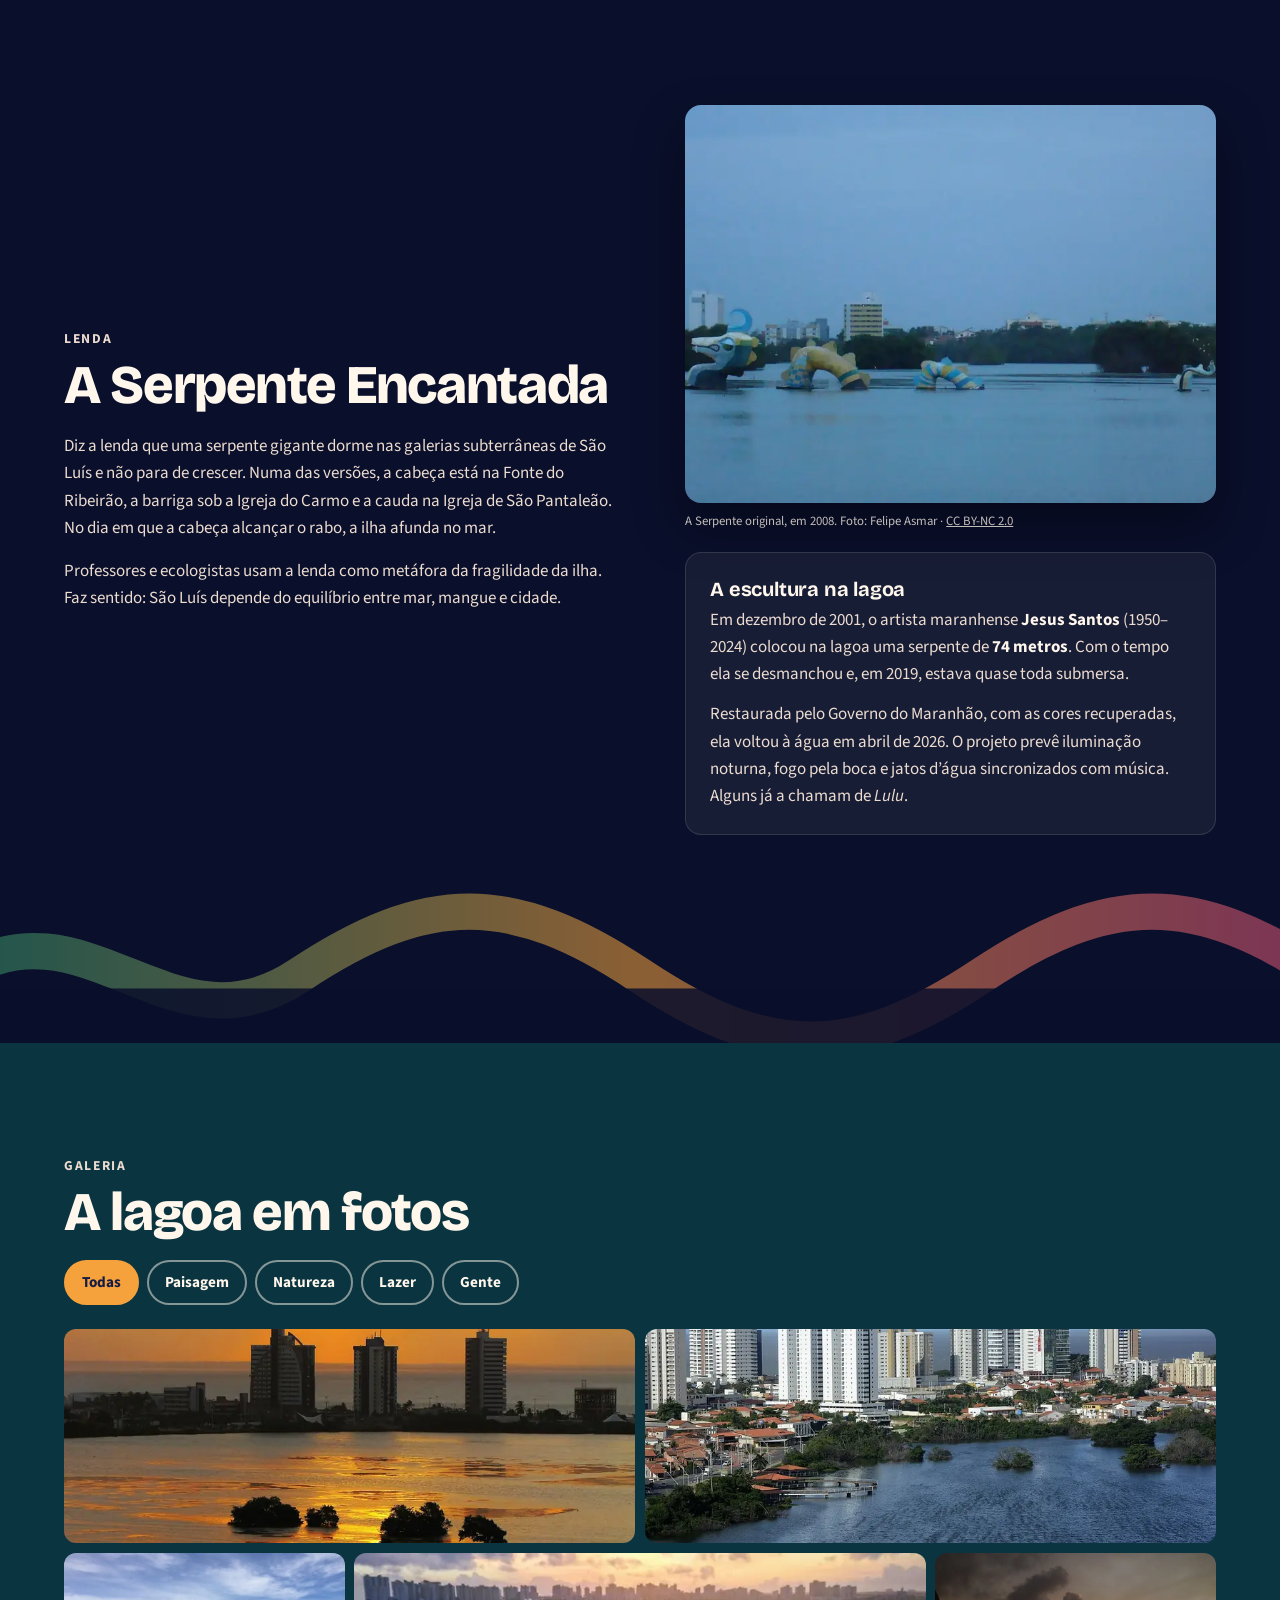
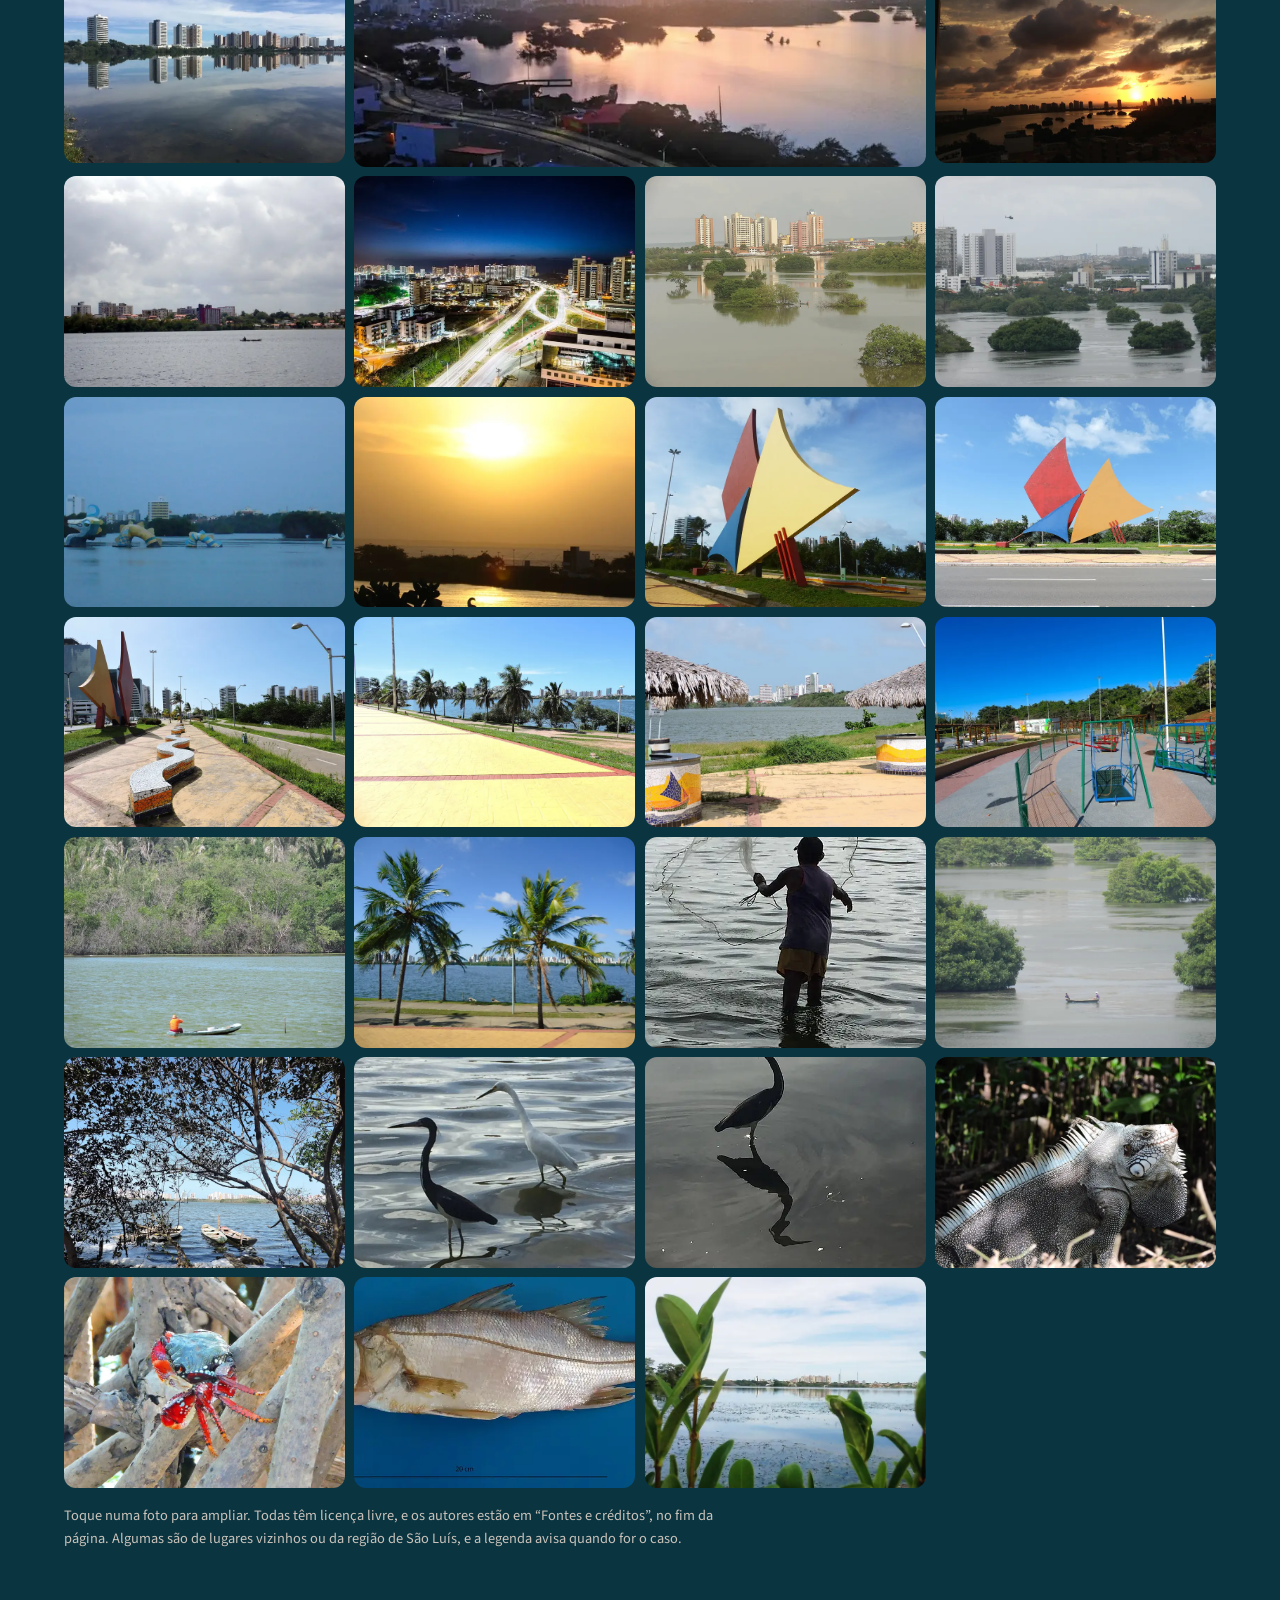
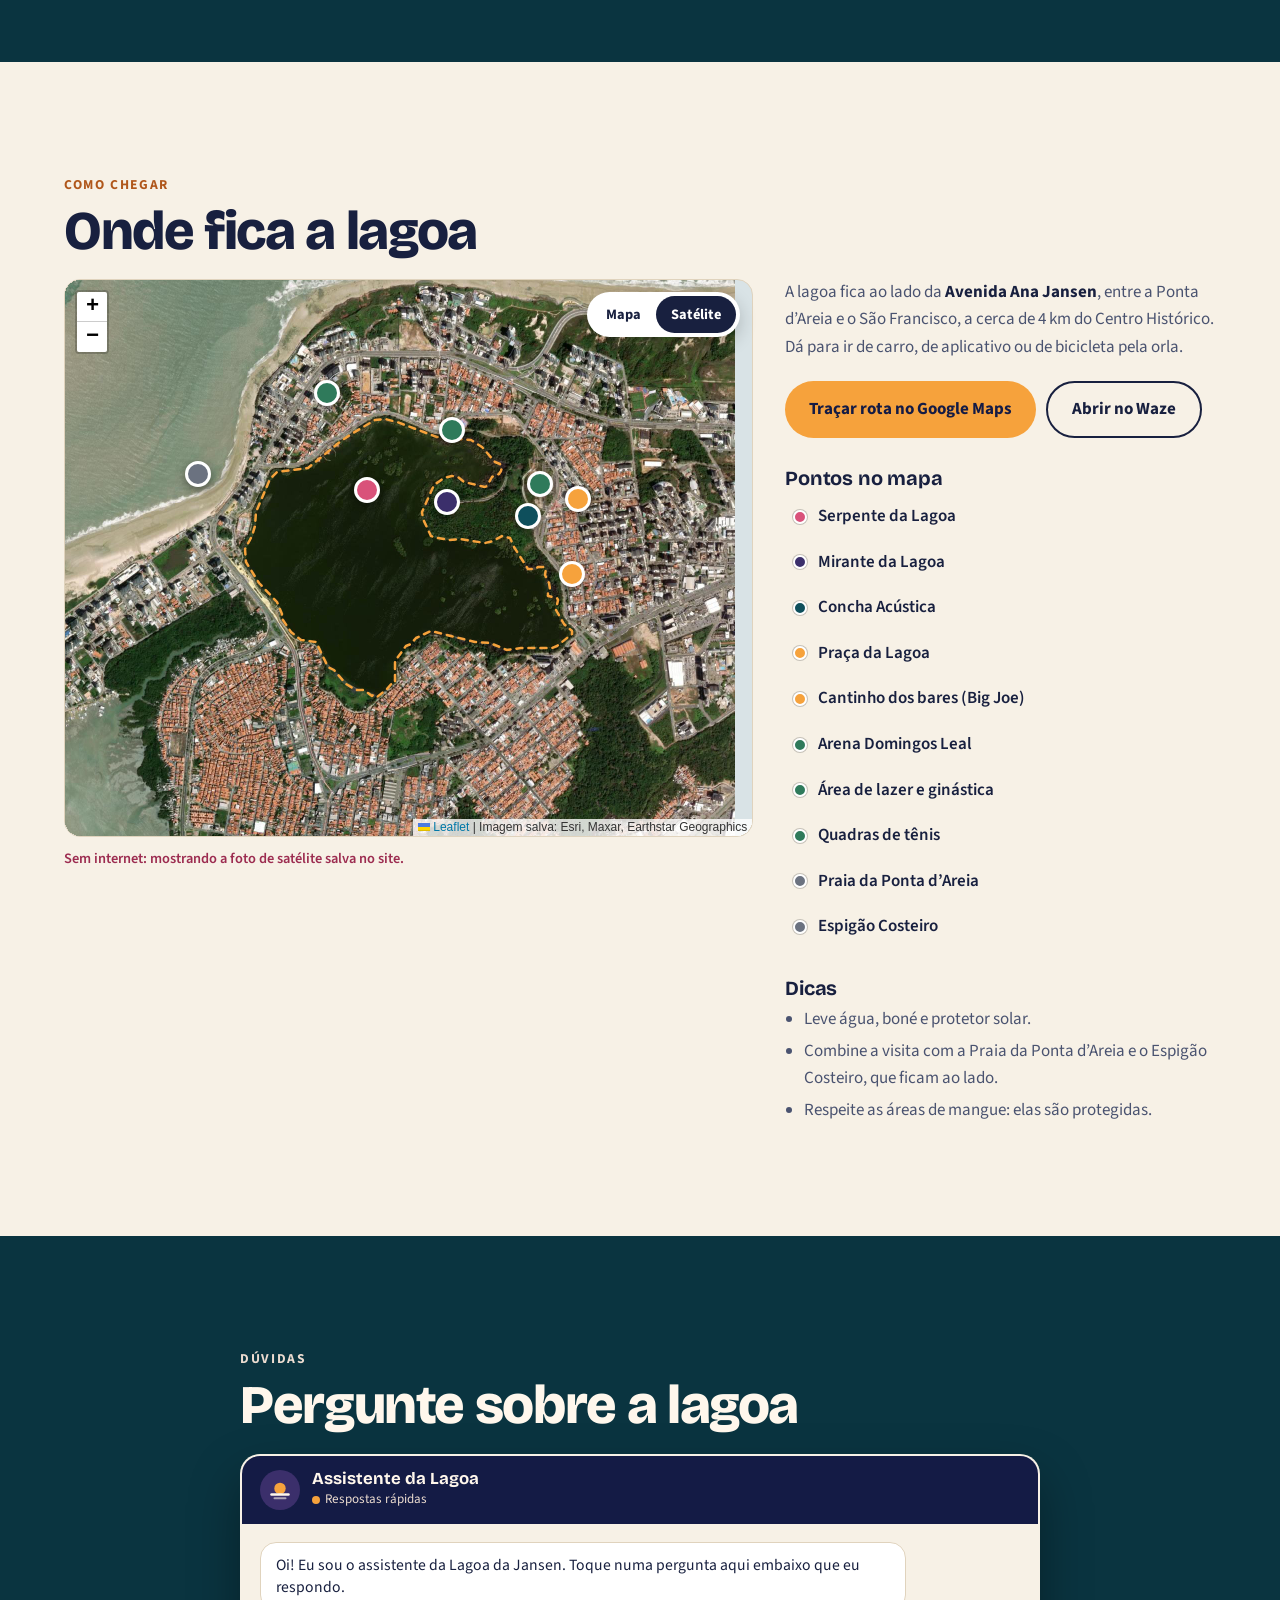
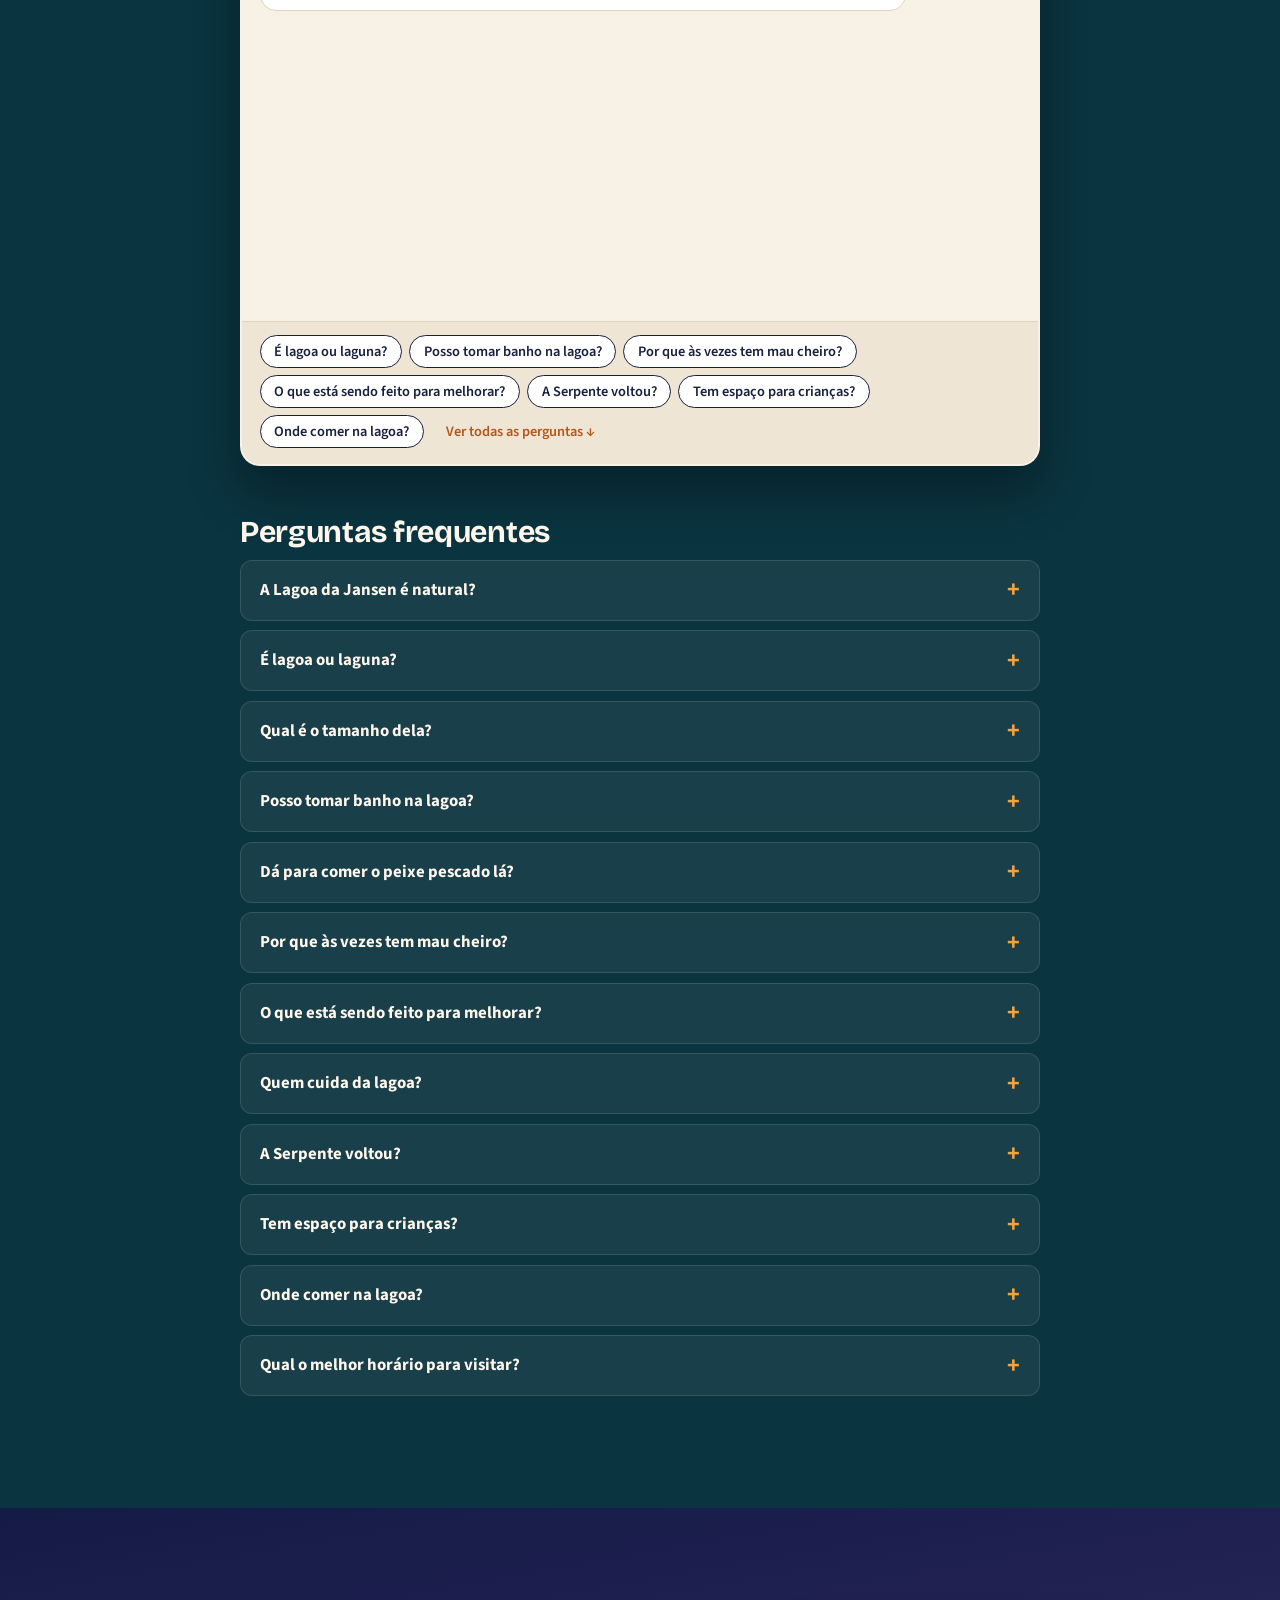
==== commit c2998d42: "Mostra aviso de tempo de resposta na caixa do chat Com o webchat da Zenvia ligado, o topo da caixa m" ====
--- a/index.html
+++ b/index.html
@@ -21,7 +21,7 @@
 <link rel="apple-touch-icon" href="assets/img/apple-touch-icon.png">
 <link rel="stylesheet" href="assets/fonts/fonts.css">
 <link rel="stylesheet" href="assets/vendor/leaflet/leaflet.css">
-<link rel="stylesheet" href="assets/css/style.css">
+<link rel="stylesheet" href="assets/css/style.css?v=3">
 </head>
 <body>
 <a class="pular" href="#conteudo">Pular para o conteúdo</a>
@@ -468,7 +468,11 @@
         </span>
         <div>
           <strong id="chat-nome">Assistente da Lagoa</strong>
-          <span class="chat-status" id="chat-status">Respostas rápidas</span>
+          <span class="chat-linha">
+            <span class="chat-status" id="chat-status">Respostas rápidas</span>
+            <!-- Aparece só com o chat da Zenvia ligado: a IA demora para responder -->
+            <span class="chat-tempo" id="chat-tempo" hidden>a resposta pode levar até 1 minuto</span>
+          </span>
         </div>
       </div>
       <div class="chat-corpo" id="chat-zenvia">
@@ -567,12 +571,12 @@
 </footer>
 
 <script src="config.js"></script>
-<script src="assets/data/fotos.js"></script>
-<script src="assets/data/mapa.js"></script>
+<script src="assets/data/fotos.js?v=2"></script>
+<script src="assets/data/mapa.js?v=2"></script>
 <script src="assets/vendor/leaflet/leaflet.js"></script>
 <script src="assets/vendor/qrcode/qrcode.min.js"></script>
-<script src="assets/js/main.js"></script>
-<script src="assets/js/mapa.js"></script>
+<script src="assets/js/main.js?v=2"></script>
+<script src="assets/js/mapa.js?v=2"></script>
 
 <!-- ===== WEBCHAT ZENVIA =====
      O chat é ligado pelo config.js (ID do Web Chat + "ativo": true) e aparece
--- a/assets/css/style.css
+++ b/assets/css/style.css
@@ -385,6 +385,13 @@
 .chat-status { font-size: .82rem; color: var(--text-soft); display: inline-flex; align-items: center; gap: .35rem; }
 .chat-status::before { content: ""; width: 8px; height: 8px; border-radius: 50%; background: var(--sun); }
 .com-zenvia .chat-status::before { background: #4ade80; }
+.chat-linha { display: flex; flex-wrap: wrap; align-items: center; column-gap: .4rem; }
+.chat-tempo { font-size: .82rem; color: var(--text-soft); }
+.chat-tempo::before { content: "·"; margin-right: .4rem; }
+@media (max-width: 520px) {
+  .chat-tempo { flex-basis: 100%; }
+  .chat-tempo::before { display: none; }
+}
 .chat-corpo { height: clamp(420px, 62vh, 540px); position: relative; }
 .chat-sala { position: absolute; inset: 0; }
 .chat-local { height: 100%; display: flex; flex-direction: column; }
